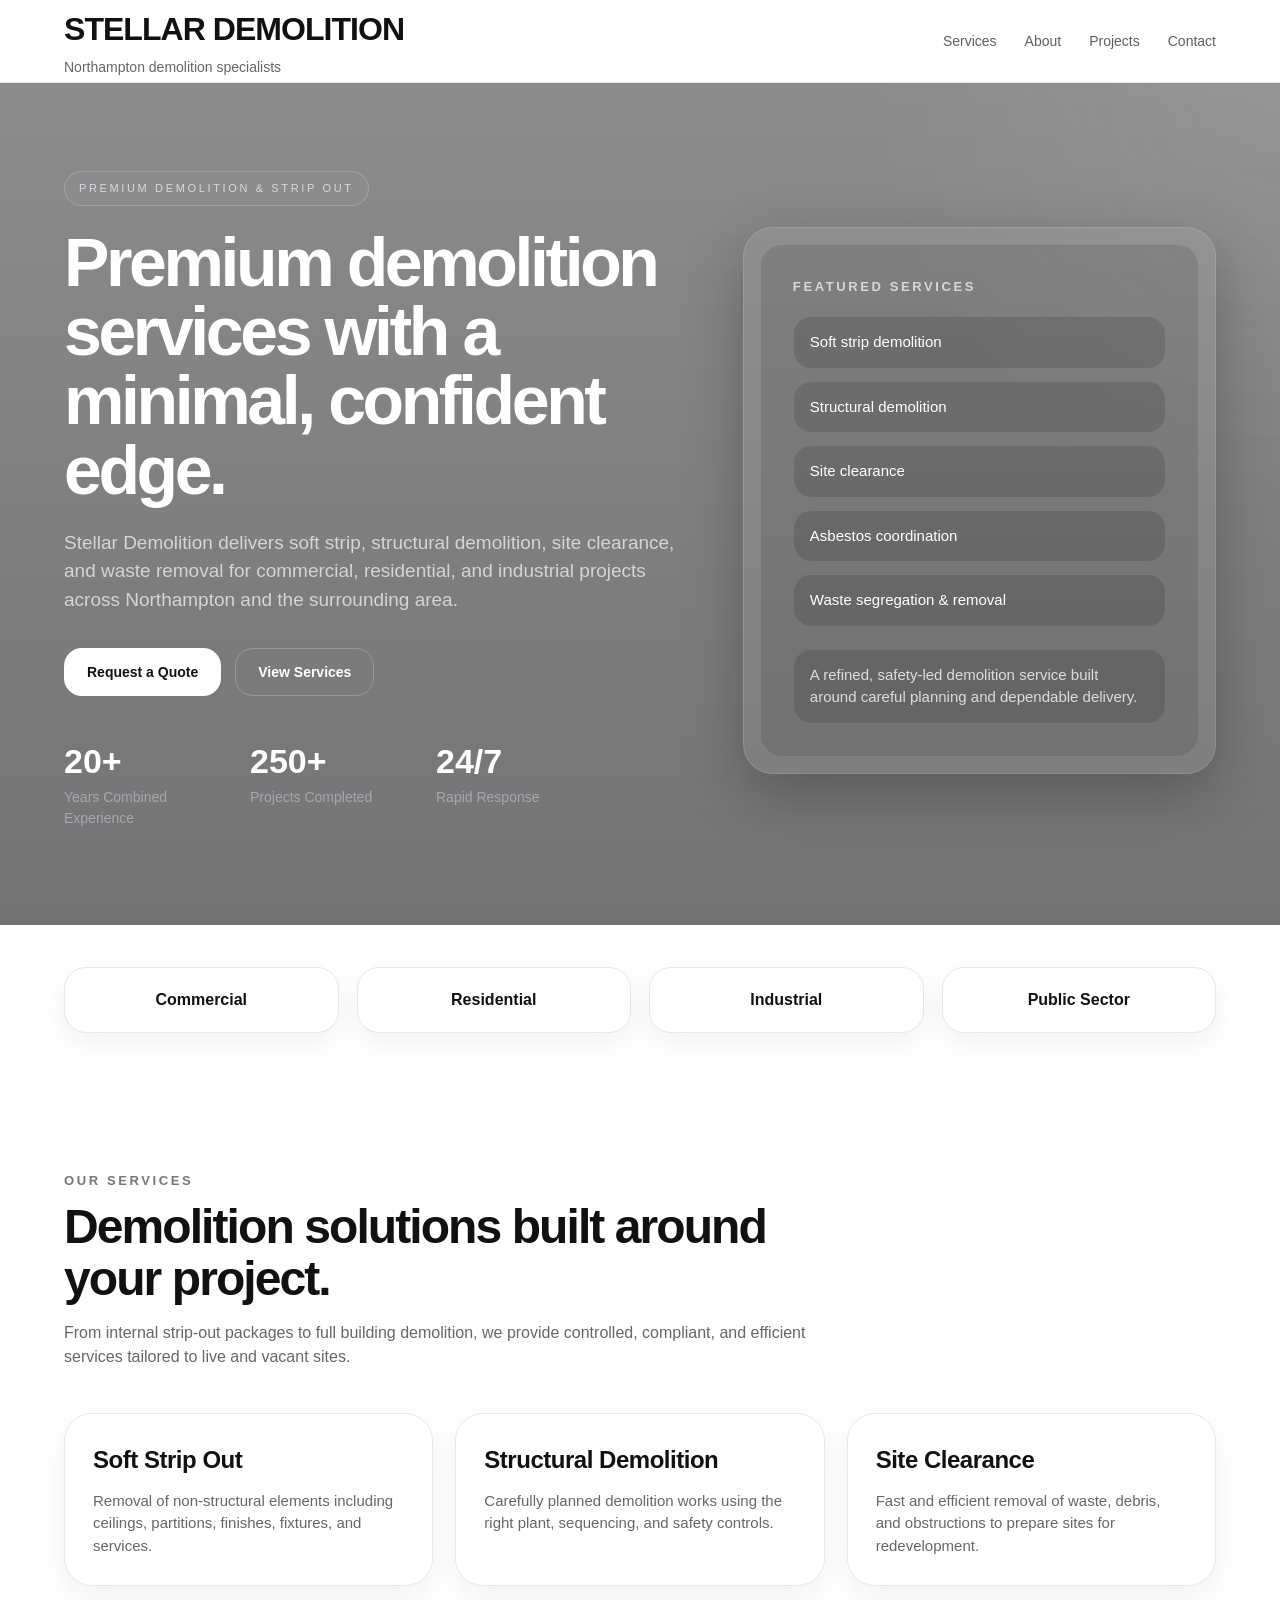
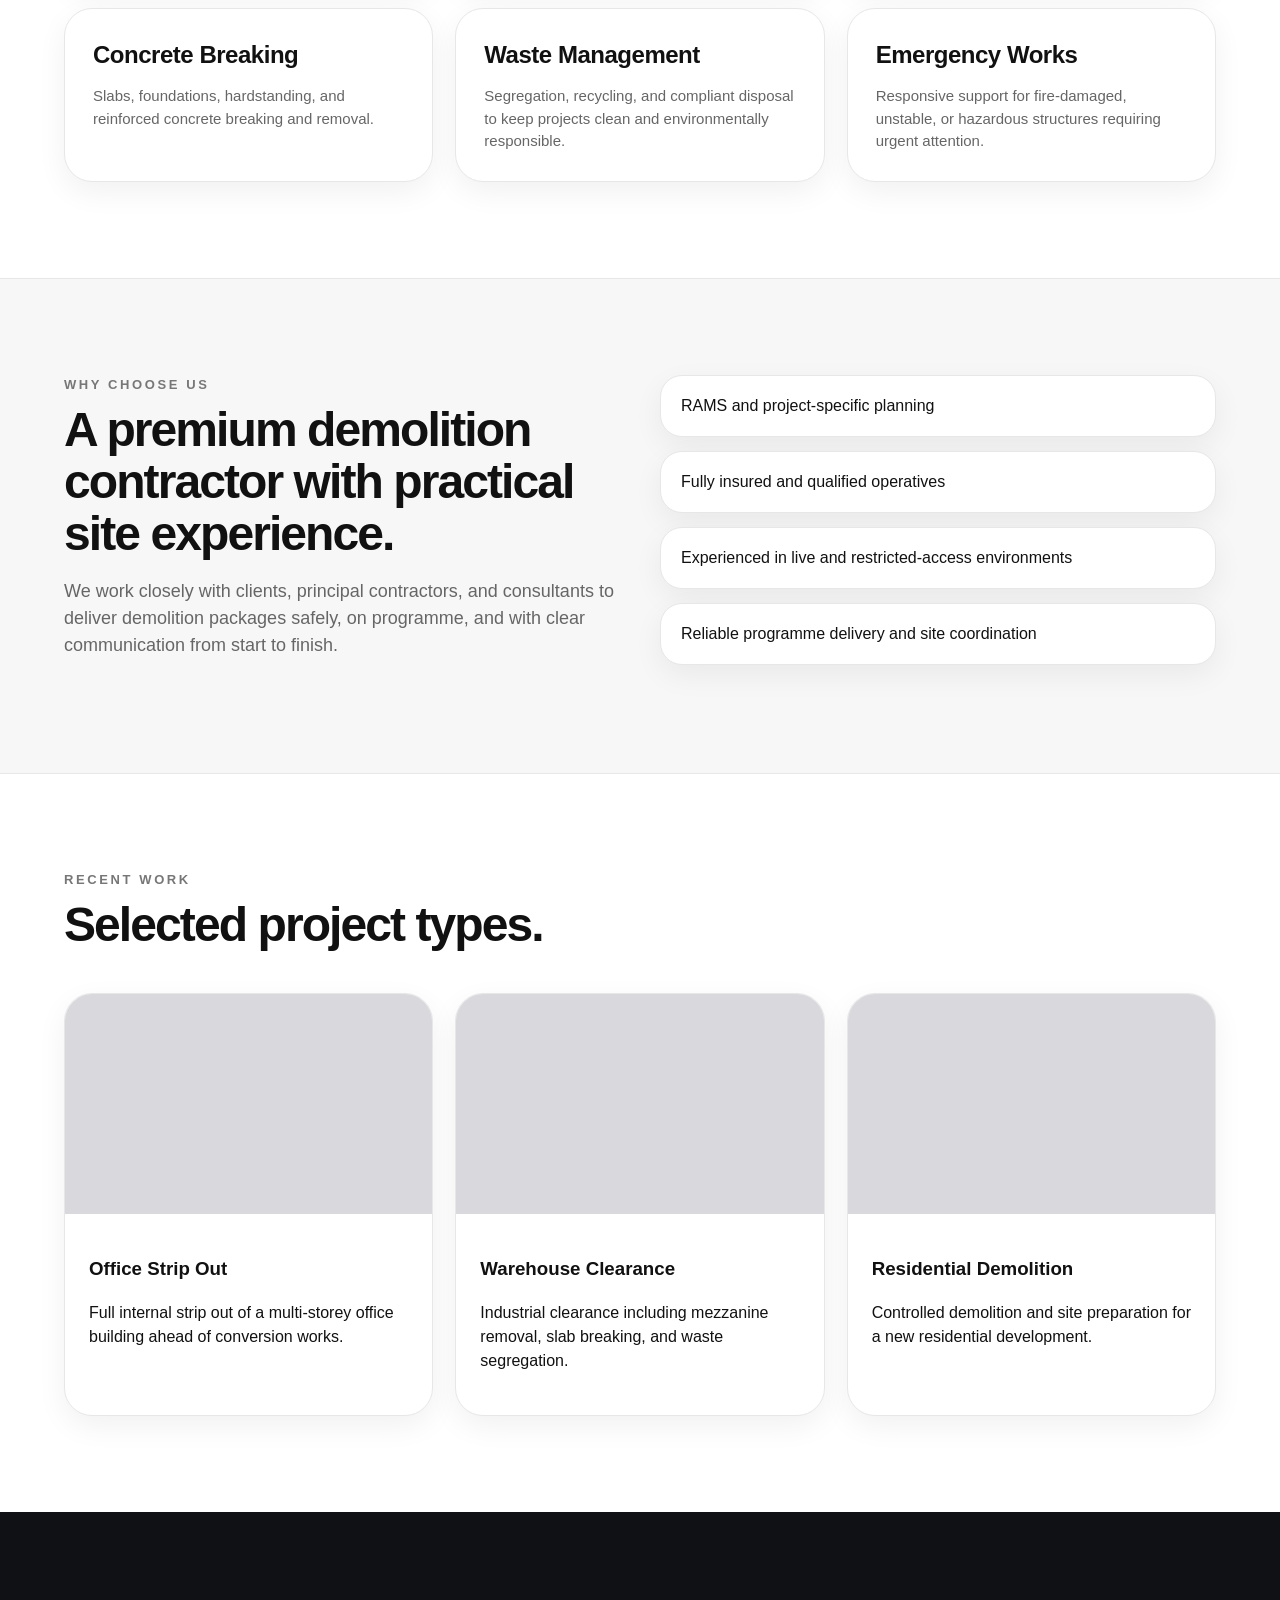
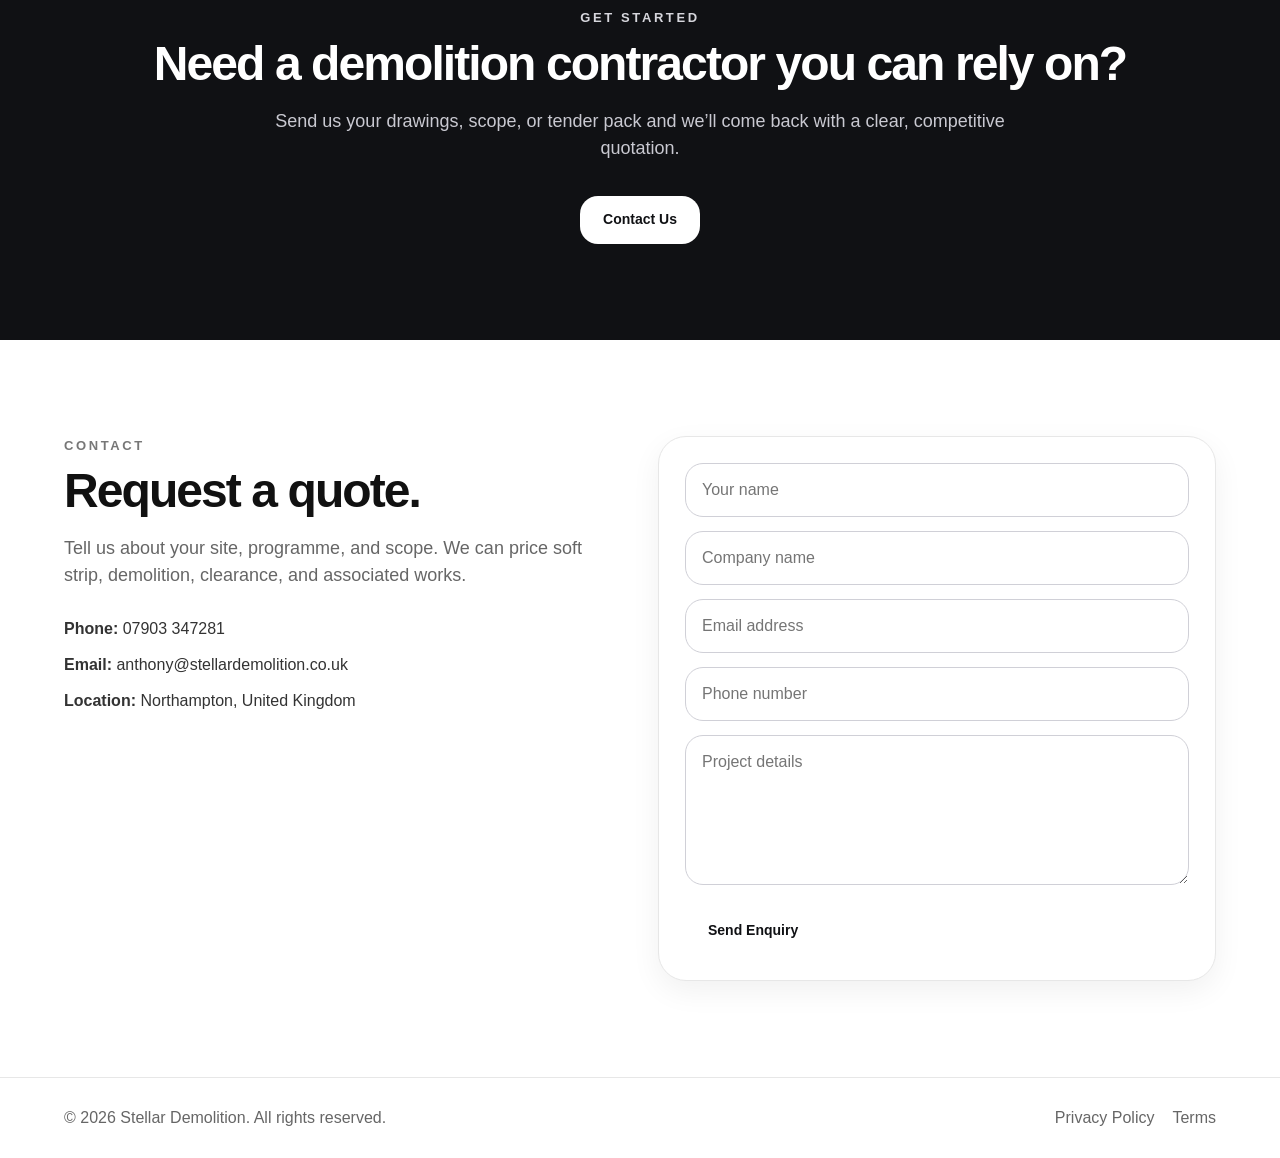
==== index.html @ 071ed2d3 "Add files via upload" ====
<!DOCTYPE html>
<html lang="en">
<head>
  <meta charset="UTF-8" />
  <meta name="viewport" content="width=device-width, initial-scale=1.0" />
  <title>Stellar Demolition | Northampton Demolition Specialists</title>
  <meta name="description" content="Premium demolition, strip out, site clearance and waste removal services across Northampton and the surrounding area." />
  <link rel="stylesheet" href="styles.css" />
</head>
<body>
  <header class="header">
    <div class="container header-inner">
      <div>
        <div class="brand-title">STELLAR DEMOLITION</div>
        <div class="brand-sub">Northampton demolition specialists</div>
      </div>
      <nav>
        <a href="#services">Services</a>
        <a href="#about">About</a>
        <a href="#projects">Projects</a>
        <a href="#contact">Contact</a>
      </nav>
    </div>
  </header>

  <section class="hero">
    <div class="container hero-grid">
      <div>
        <div class="eyebrow">Premium Demolition & Strip Out</div>
        <h1>Premium demolition services with a minimal, confident edge.</h1>
        <p>Stellar Demolition delivers soft strip, structural demolition, site clearance, and waste removal for commercial, residential, and industrial projects across Northampton and the surrounding area.</p>
        <div class="actions">
          <a class="btn btn-primary" href="#contact">Request a Quote</a>
          <a class="btn btn-secondary" href="#services">View Services</a>
        </div>
        <div class="stats">
          <div>
            <div class="stat-num">20+</div>
            <div class="stat-label">Years Combined Experience</div>
          </div>
          <div>
            <div class="stat-num">250+</div>
            <div class="stat-label">Projects Completed</div>
          </div>
          <div>
            <div class="stat-num">24/7</div>
            <div class="stat-label">Rapid Response</div>
          </div>
        </div>
      </div>

      <div class="hero-card">
        <div class="hero-card-inner">
          <div>
            <div class="section-label dark-label">Featured Services</div>
            <div class="service-list">
              <div class="service-pill">Soft strip demolition</div>
              <div class="service-pill">Structural demolition</div>
              <div class="service-pill">Site clearance</div>
              <div class="service-pill">Asbestos coordination</div>
              <div class="service-pill">Waste segregation & removal</div>
            </div>
          </div>
          <div class="note">A refined, safety-led demolition service built around careful planning and dependable delivery.</div>
        </div>
      </div>
    </div>
  </section>

  <section class="sectors">
    <div class="container sectors-grid">
      <div class="sector">Commercial</div>
      <div class="sector">Residential</div>
      <div class="sector">Industrial</div>
      <div class="sector">Public Sector</div>
    </div>
  </section>

  <section class="content" id="services">
    <div class="container">
      <div class="lead">
        <div class="section-label">Our Services</div>
        <h2>Demolition solutions built around your project.</h2>
        <p>From internal strip-out packages to full building demolition, we provide controlled, compliant, and efficient services tailored to live and vacant sites.</p>
      </div>

      <div class="cards">
        <div class="card">
          <h3>Soft Strip Out</h3>
          <p>Removal of non-structural elements including ceilings, partitions, finishes, fixtures, and services.</p>
        </div>
        <div class="card">
          <h3>Structural Demolition</h3>
          <p>Carefully planned demolition works using the right plant, sequencing, and safety controls.</p>
        </div>
        <div class="card">
          <h3>Site Clearance</h3>
          <p>Fast and efficient removal of waste, debris, and obstructions to prepare sites for redevelopment.</p>
        </div>
        <div class="card">
          <h3>Concrete Breaking</h3>
          <p>Slabs, foundations, hardstanding, and reinforced concrete breaking and removal.</p>
        </div>
        <div class="card">
          <h3>Waste Management</h3>
          <p>Segregation, recycling, and compliant disposal to keep projects clean and environmentally responsible.</p>
        </div>
        <div class="card">
          <h3>Emergency Works</h3>
          <p>Responsive support for fire-damaged, unstable, or hazardous structures requiring urgent attention.</p>
        </div>
      </div>
    </div>
  </section>

  <section class="content alt" id="about">
    <div class="container split">
      <div>
        <div class="section-label">Why Choose Us</div>
        <h2>A premium demolition contractor with practical site experience.</h2>
        <p class="muted large">We work closely with clients, principal contractors, and consultants to deliver demolition packages safely, on programme, and with clear communication from start to finish.</p>
      </div>
      <div class="bullets">
        <div class="bullet">RAMS and project-specific planning</div>
        <div class="bullet">Fully insured and qualified operatives</div>
        <div class="bullet">Experienced in live and restricted-access environments</div>
        <div class="bullet">Reliable programme delivery and site coordination</div>
      </div>
    </div>
  </section>

  <section class="content" id="projects">
    <div class="container">
      <div class="lead">
        <div class="section-label">Recent Work</div>
        <h2>Selected project types.</h2>
      </div>

      <div class="project-grid">
        <div class="project">
          <div class="project-image project-image-1"></div>
          <div class="project-body">
            <h3>Office Strip Out</h3>
            <p>Full internal strip out of a multi-storey office building ahead of conversion works.</p>
          </div>
        </div>
        <div class="project">
          <div class="project-image project-image-2"></div>
          <div class="project-body">
            <h3>Warehouse Clearance</h3>
            <p>Industrial clearance including mezzanine removal, slab breaking, and waste segregation.</p>
          </div>
        </div>
        <div class="project">
          <div class="project-image project-image-3"></div>
          <div class="project-body">
            <h3>Residential Demolition</h3>
            <p>Controlled demolition and site preparation for a new residential development.</p>
          </div>
        </div>
      </div>
    </div>
  </section>

  <section class="cta">
    <div class="container">
      <div class="section-label dark-label">Get Started</div>
      <h2>Need a demolition contractor you can rely on?</h2>
      <p>Send us your drawings, scope, or tender pack and we’ll come back with a clear, competitive quotation.</p>
      <div class="actions center">
        <a class="btn btn-primary" href="#contact">Contact Us</a>
      </div>
    </div>
  </section>

  <section class="content" id="contact">
    <div class="container contact-grid">
      <div>
        <div class="section-label">Contact</div>
        <h2>Request a quote.</h2>
        <p class="muted large">Tell us about your site, programme, and scope. We can price soft strip, demolition, clearance, and associated works.</p>
        <div class="contact-list">
          <div><strong>Phone:</strong> <a href="tel:07903347281">07903 347281</a></div>
          <div><strong>Email:</strong> <a href="mailto:anthony@stellardemolition.co.uk">anthony@stellardemolition.co.uk</a></div>
          <div><strong>Location:</strong> Northampton, United Kingdom</div>
        </div>
      </div>

      <form class="form" action="https://formsubmit.co/anthony@stellardemolition.co.uk" method="POST">
        <input type="hidden" name="_subject" value="New website enquiry - Stellar Demolition">
        <input type="hidden" name="_captcha" value="false">
        <input class="field" type="text" name="name" placeholder="Your name" required>
        <input class="field" type="text" name="company" placeholder="Company name">
        <input class="field" type="email" name="email" placeholder="Email address" required>
        <input class="field" type="tel" name="phone" placeholder="Phone number">
        <textarea name="message" placeholder="Project details" required></textarea>
        <button class="btn btn-primary" type="submit">Send Enquiry</button>
      </form>
    </div>
  </section>

  <footer>
    <div class="container footer-inner">
      <div>© 2026 Stellar Demolition. All rights reserved.</div>
      <div class="footer-links">
        <a href="#">Privacy Policy</a>
        <a href="#">Terms</a>
      </div>
    </div>
  </footer>
</body>
</html>
---- styles.css ----
:root{
  --bg:#ffffff;
  --text:#111111;
  --muted:#666666;
  --line:#e7e7e7;
  --dark:#101114;
  --light:#f7f7f8;
  --max:1200px;
  --shadow:0 10px 30px rgba(0,0,0,.06);
}
*{box-sizing:border-box}
html{scroll-behavior:smooth}
body{
  margin:0;
  font-family:Arial, Helvetica, sans-serif;
  color:var(--text);
  background:var(--bg);
  line-height:1.5;
}
a{color:inherit;text-decoration:none}
.container{max-width:var(--max);margin:0 auto;padding:0 24px}
.header{
  position:sticky;top:0;z-index:1000;
  background:rgba(255,255,255,.94);
  backdrop-filter:blur(12px);
  border-bottom:1px solid var(--line);
}
.header-inner{
  display:flex;align-items:center;justify-content:space-between;
  min-height:82px;
}
.brand-title{font-size:32px;font-weight:700;letter-spacing:-.03em}
.brand-sub{font-size:14px;color:var(--muted);margin-top:4px}
nav{display:flex;gap:28px;font-size:14px;color:#5d5d63}
nav a:hover{color:#111}
.hero{
  color:#fff;
  background:
    radial-gradient(circle at top right, rgba(255,255,255,.08), transparent 28%),
    linear-gradient(180deg, rgba(0,0,0,.45), rgba(0,0,0,.55)),
    url('https://images.unsplash.com/photo-1513828583688-c52646db42da?auto=format&fit=crop&w=1600&q=80') center/cover no-repeat;
}
.hero-grid{
  display:grid;grid-template-columns:1.2fr .9fr;gap:48px;
  padding:88px 24px 96px;align-items:center;
}
.eyebrow{
  display:inline-flex;border:1px solid rgba(255,255,255,.18);
  border-radius:999px;padding:8px 14px;font-size:11px;
  text-transform:uppercase;letter-spacing:.24em;color:#d8d8de;
  background:rgba(255,255,255,.03);
}
h1{
  font-size:68px;line-height:1.02;letter-spacing:-.05em;
  margin:22px 0 0;font-weight:700;max-width:760px;
}
.hero p{font-size:19px;color:#d4d4d9;max-width:640px;margin:24px 0 0}
.actions{display:flex;gap:14px;flex-wrap:wrap;margin-top:34px}
.actions.center{justify-content:center}
.btn{
  display:inline-flex;align-items:center;justify-content:center;
  min-height:48px;padding:0 22px;border-radius:18px;
  font-weight:700;font-size:14px;transition:.2s ease;
  border:1px solid transparent;cursor:pointer;
}
.btn-primary{background:#fff;color:#101114}
.btn-primary:hover{opacity:.92}
.btn-secondary{border-color:rgba(255,255,255,.22);color:#fff;background:transparent}
.btn-secondary:hover{background:rgba(255,255,255,.06)}
.stats{display:grid;grid-template-columns:repeat(3,1fr);gap:18px;max-width:540px;margin-top:40px}
.stat-num{font-size:34px;font-weight:700}
.stat-label{font-size:14px;color:#a7a7b0}
.hero-card{
  border:1px solid rgba(255,255,255,.12);
  background:rgba(255,255,255,.06);
  border-radius:30px;padding:16px;box-shadow:0 20px 60px rgba(0,0,0,.25)
}
.hero-card-inner{
  min-height:400px;border-radius:22px;padding:32px;
  display:flex;flex-direction:column;justify-content:space-between;
  border:1px solid rgba(255,255,255,.10);background:rgba(0,0,0,.10);
}
.section-label{
  font-size:13px;font-weight:700;letter-spacing:.2em;
  text-transform:uppercase;color:#777;
}
.dark-label{color:#d6d6dc}
.service-list{display:grid;gap:12px;margin-top:20px}
.service-pill{
  padding:14px 16px;border-radius:18px;border:1px solid rgba(255,255,255,.1);
  background:rgba(0,0,0,.12);font-size:15px;
}
.note{
  margin-top:22px;padding:14px 16px;border-radius:18px;
  border:1px solid rgba(255,255,255,.1);background:rgba(0,0,0,.12);
  color:#dcdce1;font-size:15px;
}
.sectors{padding:42px 0;background:#fff}
.sectors-grid{display:grid;grid-template-columns:repeat(4,1fr);gap:18px}
.sector{
  padding:20px;border:1px solid var(--line);border-radius:22px;
  text-align:center;font-weight:700;background:#fff;box-shadow:var(--shadow)
}
section.content{padding:96px 0}
.lead{max-width:760px}
h2{
  font-size:48px;line-height:1.08;letter-spacing:-.04em;margin:10px 0 0;font-weight:700
}
.lead p,.muted{color:var(--muted)}
.large{font-size:18px;margin-top:18px}
.cards{display:grid;grid-template-columns:repeat(3,1fr);gap:22px;margin-top:44px}
.card{
  border:1px solid var(--line);border-radius:28px;padding:28px;background:#fff;
  box-shadow:var(--shadow)
}
.card h3{margin:0;font-size:24px;letter-spacing:-.02em}
.card p{margin:12px 0 0;color:var(--muted);font-size:15px}
.alt{background:var(--light);border-top:1px solid var(--line);border-bottom:1px solid var(--line)}
.split{display:grid;grid-template-columns:1fr 1fr;gap:40px;align-items:start}
.bullets{display:grid;gap:14px}
.bullet{
  background:#fff;border:1px solid var(--line);border-radius:22px;
  padding:18px 20px;box-shadow:var(--shadow)
}
.project-grid{display:grid;grid-template-columns:repeat(3,1fr);gap:22px;margin-top:42px}
.project{
  border:1px solid var(--line);border-radius:28px;overflow:hidden;background:#fff;
  box-shadow:var(--shadow)
}
.project-image{
  height:220px;background:#d8d8dd center/cover no-repeat;
}
.project-image-1{background-image:url('https://images.unsplash.com/photo-1504307651254-35680f356dfd?auto=format&fit=crop&w=1200&q=80')}
.project-image-2{background-image:url('https://images.unsplash.com/photo-1581093458791-9f3c3900df4b?auto=format&fit=crop&w=1200&q=80')}
.project-image-3{background-image:url('https://images.unsplash.com/photo-1519996529931-28324d5a630e?auto=format&fit=crop&w=1200&q=80')}
.project-body{padding:22px 24px 26px}
.cta{
  background:var(--dark);color:#fff;text-align:center;padding:96px 0
}
.cta p{max-width:760px;margin:18px auto 0;color:#c9c9d1;font-size:18px}
.contact-grid{display:grid;grid-template-columns:1fr 1fr;gap:36px}
.contact-list{margin-top:28px;display:grid;gap:12px;color:#333}
.form{
  border:1px solid var(--line);border-radius:28px;padding:26px;background:#fff;box-shadow:var(--shadow)
}
.field, textarea{
  width:100%;padding:14px 16px;border:1px solid #d0d0d7;border-radius:18px;
  font-size:15px;margin-bottom:14px;font:inherit
}
textarea{min-height:150px;resize:vertical}
footer{
  border-top:1px solid var(--line);
  color:#666;padding:28px 0
}
.footer-inner{display:flex;justify-content:space-between;gap:18px;align-items:center}
.footer-links{display:flex;gap:18px}
@media (max-width: 980px){
  nav{display:none}
  .hero-grid,.split,.contact-grid{grid-template-columns:1fr}
  .cards,.project-grid{grid-template-columns:1fr 1fr}
  .sectors-grid{grid-template-columns:1fr 1fr}
  h1{font-size:52px}
  h2{font-size:40px}
}
@media (max-width: 640px){
  .hero-grid{padding:64px 24px 72px}
  .cards,.project-grid,.sectors-grid,.stats{grid-template-columns:1fr}
  h1{font-size:42px}
  h2{font-size:34px}
  .footer-inner{flex-direction:column;align-items:flex-start}
  .brand-title{font-size:28px}
}
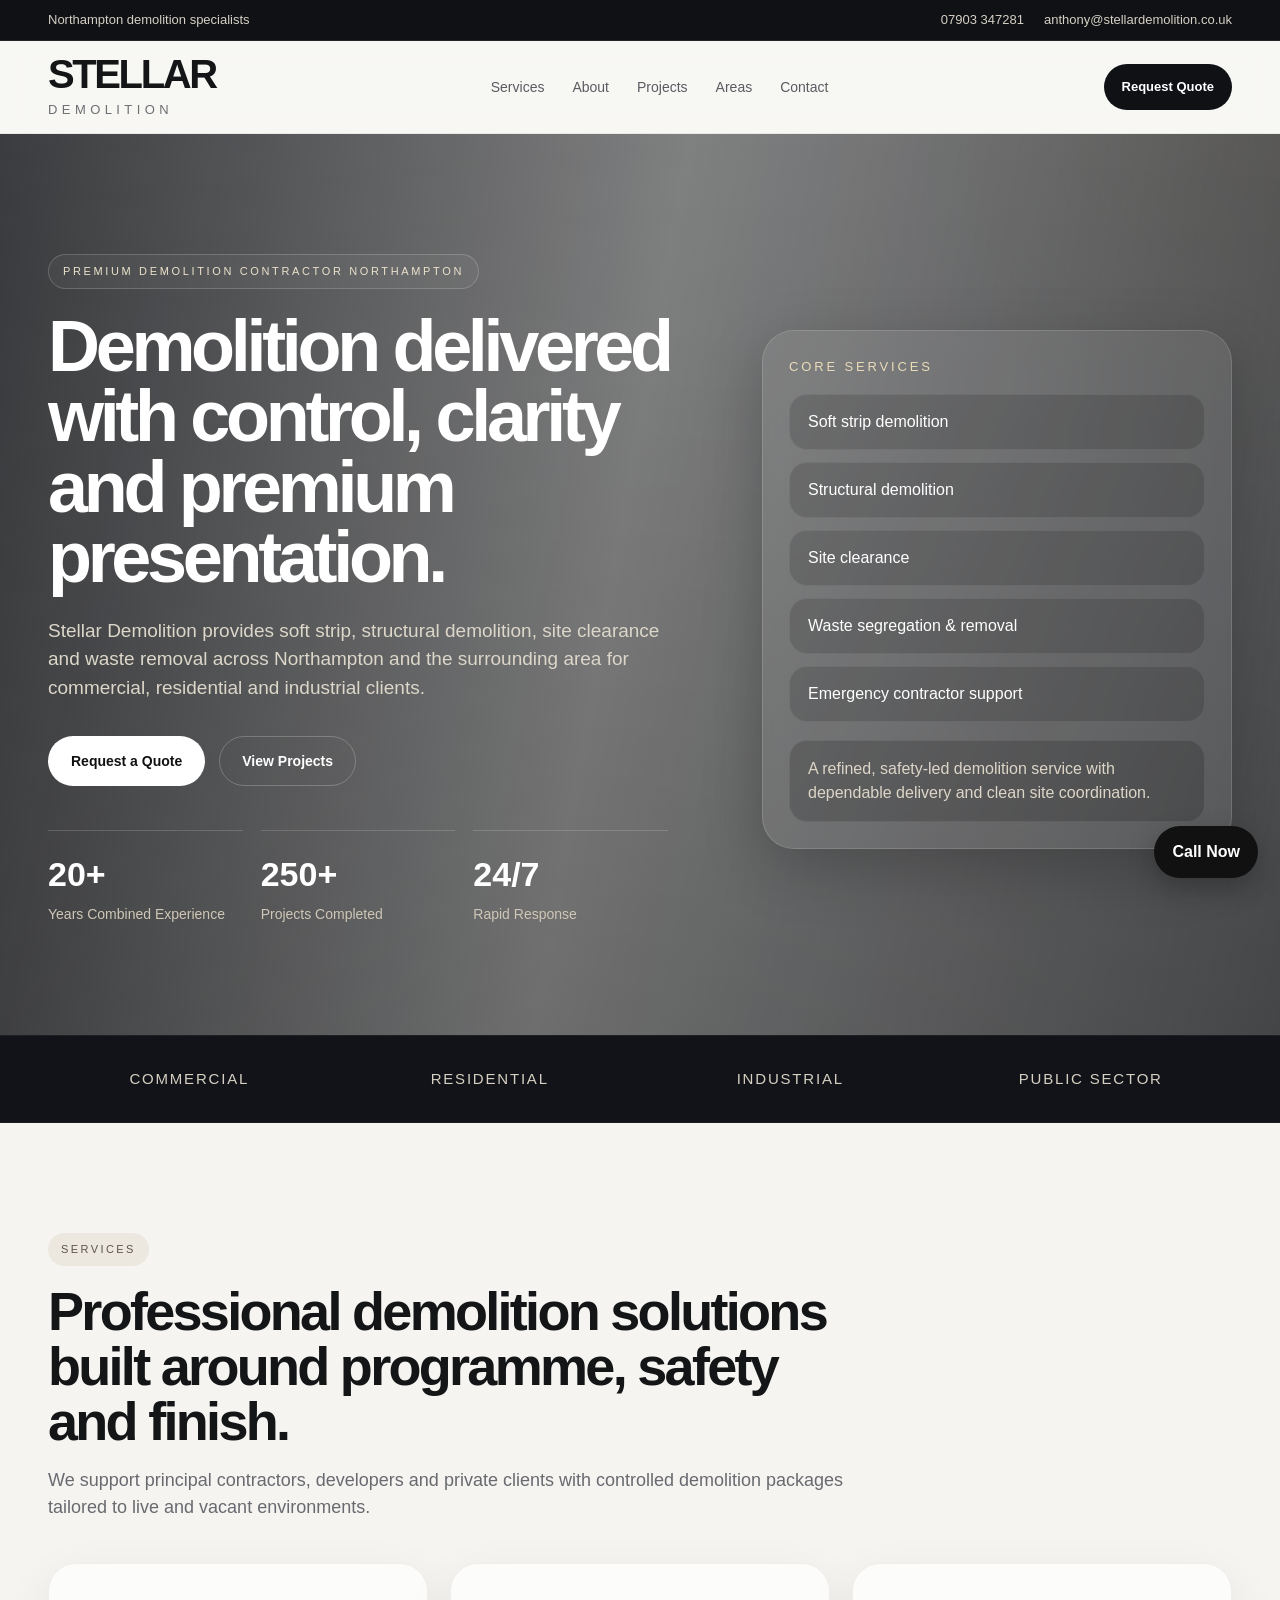
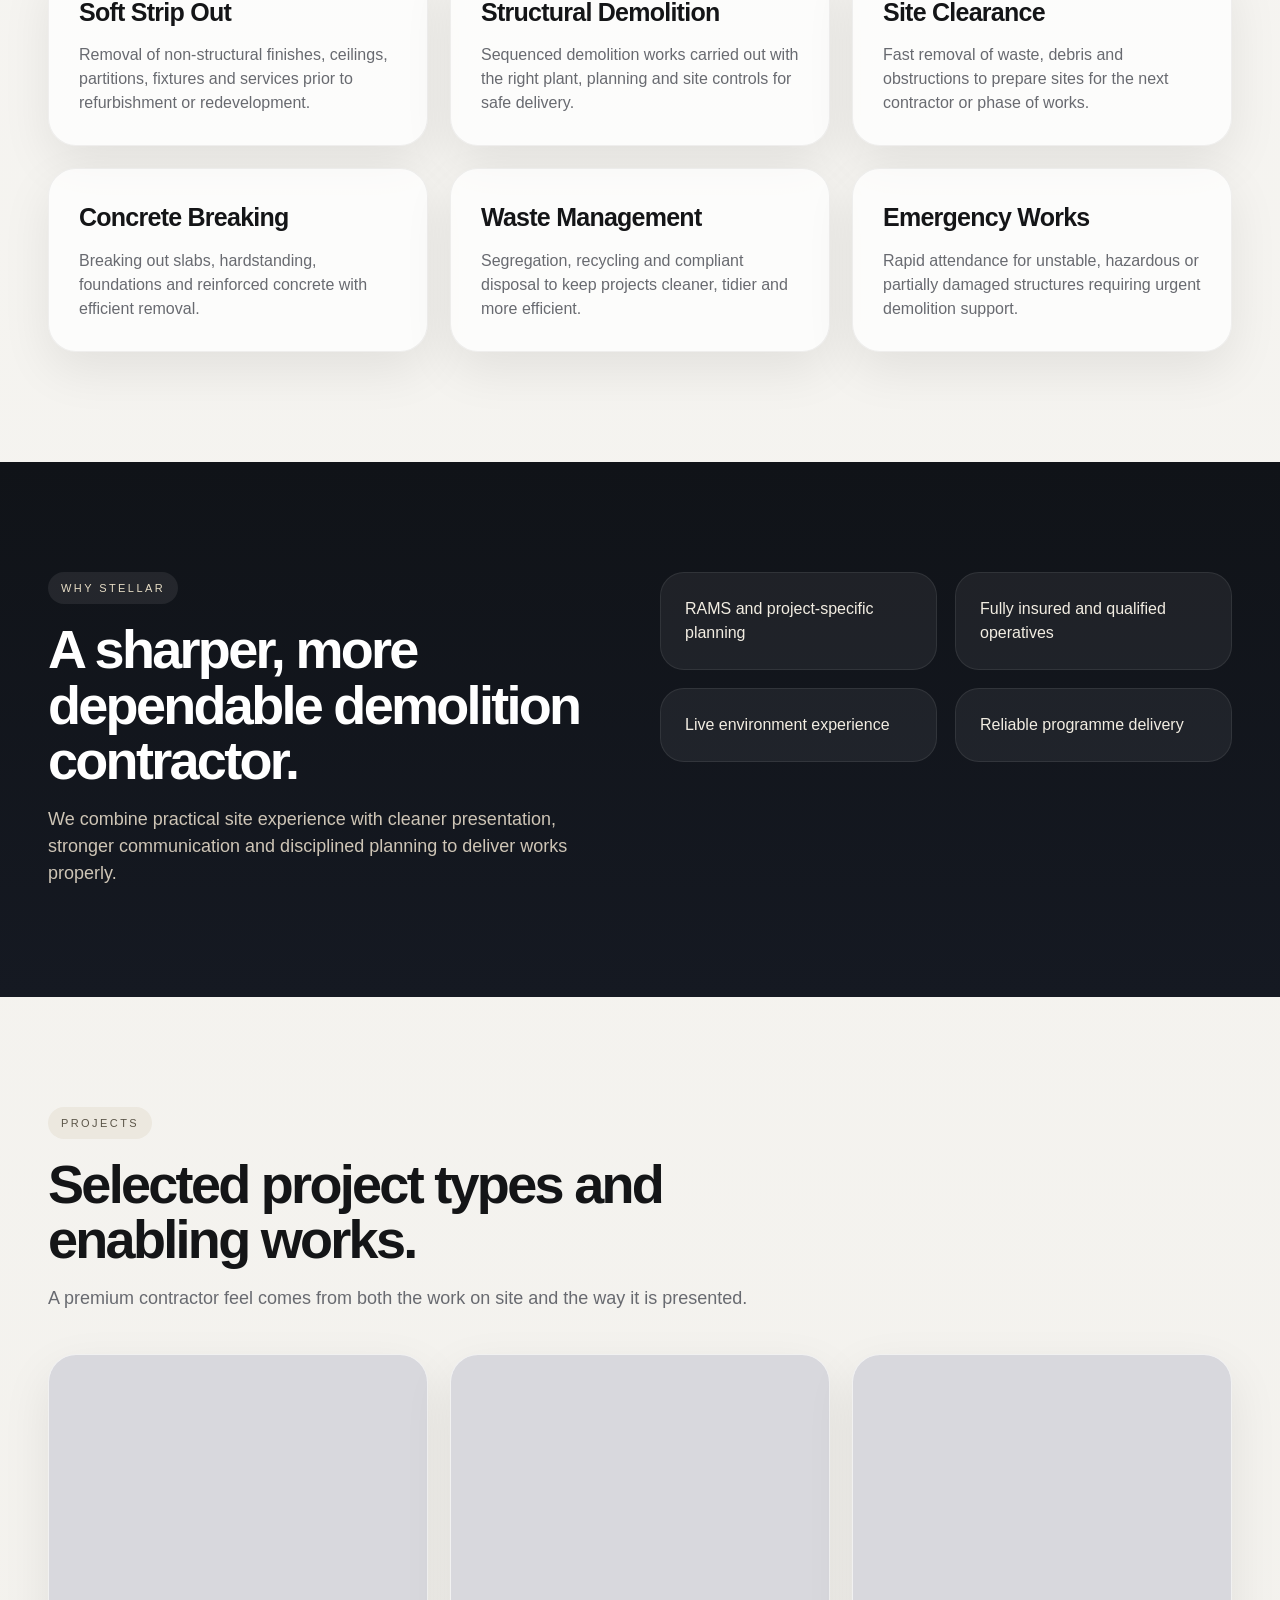
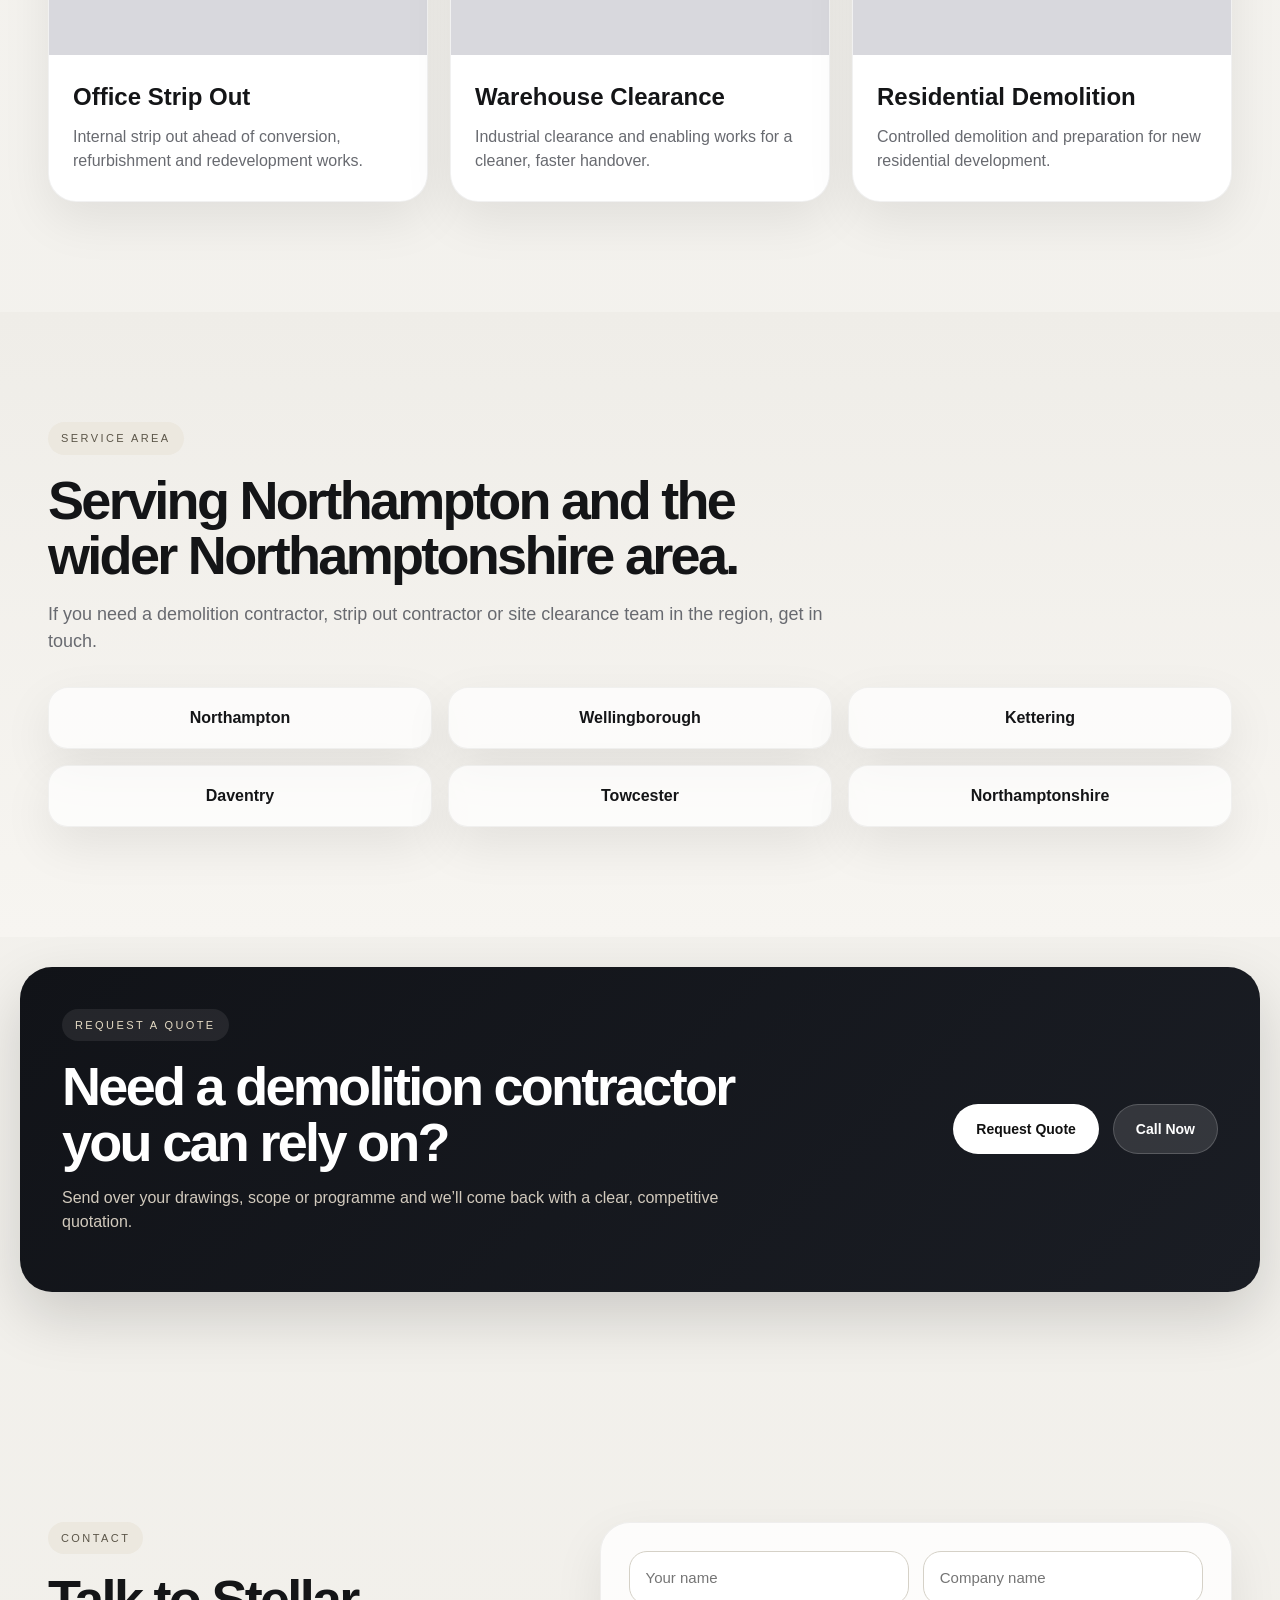
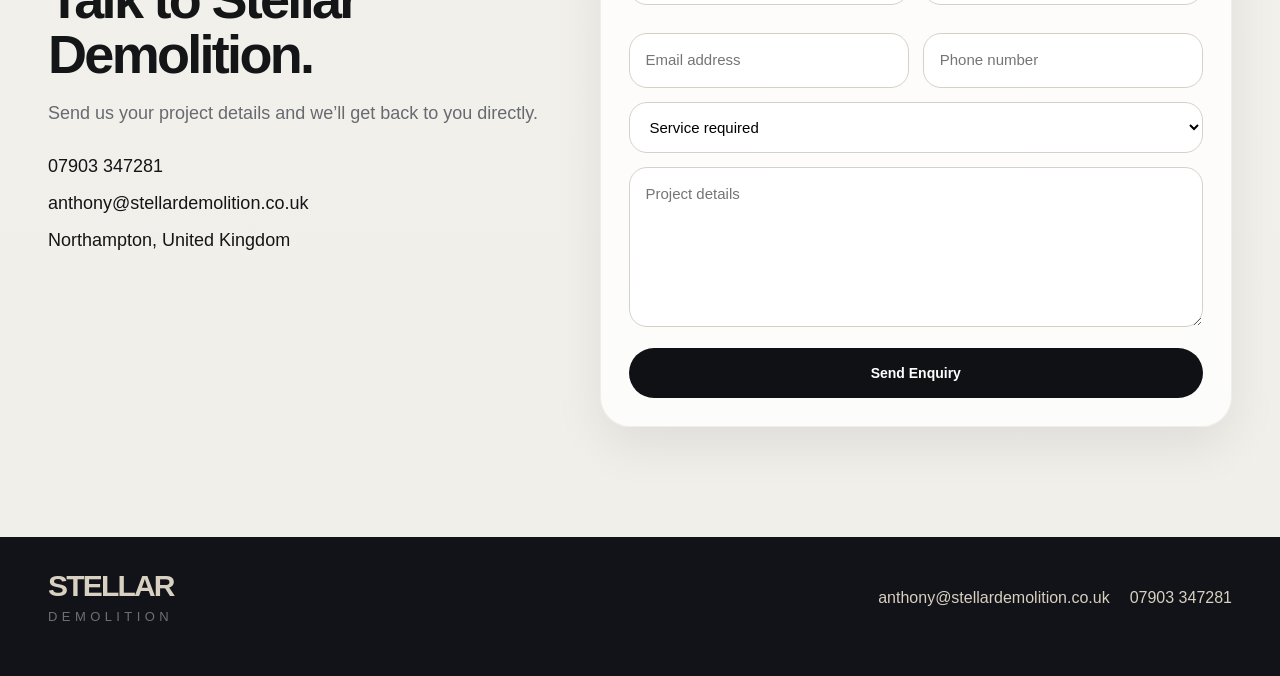
==== commit da7dd3b8: "Add files via upload" ====
--- a/index.html
+++ b/index.html
@@ -3,210 +3,274 @@
 <head>
   <meta charset="UTF-8" />
   <meta name="viewport" content="width=device-width, initial-scale=1.0" />
-  <title>Stellar Demolition | Northampton Demolition Specialists</title>
-  <meta name="description" content="Premium demolition, strip out, site clearance and waste removal services across Northampton and the surrounding area." />
+  <title>Stellar Demolition | Demolition Contractor Northampton</title>
+  <meta name="description" content="Stellar Demolition is a Northampton demolition contractor providing soft strip, structural demolition, site clearance and waste removal across Northamptonshire." />
+  <meta name="robots" content="index, follow" />
+  <meta property="og:title" content="Stellar Demolition | Demolition Contractor Northampton" />
+  <meta property="og:description" content="Premium demolition, strip out and site clearance services across Northampton and the surrounding area." />
+  <meta property="og:type" content="website" />
+  <meta property="og:url" content="https://stellardemolition.co.uk/" />
+  <meta name="theme-color" content="#0f1115" />
+  <link rel="canonical" href="https://stellardemolition.co.uk/" />
   <link rel="stylesheet" href="styles.css" />
+  <script type="application/ld+json">
+  {
+    "@context": "https://schema.org",
+    "@type": "LocalBusiness",
+    "name": "Stellar Demolition",
+    "url": "https://stellardemolition.co.uk/",
+    "telephone": "+44 7903 347281",
+    "email": "anthony@stellardemolition.co.uk",
+    "address": {
+      "@type": "PostalAddress",
+      "addressLocality": "Northampton",
+      "addressCountry": "GB"
+    },
+    "areaServed": "Northamptonshire",
+    "description": "Demolition contractor in Northampton providing soft strip, structural demolition, site clearance and waste removal."
+  }
+  </script>
 </head>
 <body>
+  <div class="announcement">
+    <div class="container announcement-inner">
+      <span>Northampton demolition specialists</span>
+      <div class="announcement-links">
+        <a href="tel:07903347281">07903 347281</a>
+        <a href="mailto:anthony@stellardemolition.co.uk">anthony@stellardemolition.co.uk</a>
+      </div>
+    </div>
+  </div>
+
   <header class="header">
     <div class="container header-inner">
-      <div>
-        <div class="brand-title">STELLAR DEMOLITION</div>
-        <div class="brand-sub">Northampton demolition specialists</div>
-      </div>
+      <a href="#" class="brand">
+        <div class="brand-title">STELLAR</div>
+        <div class="brand-sub">DEMOLITION</div>
+      </a>
       <nav>
         <a href="#services">Services</a>
         <a href="#about">About</a>
         <a href="#projects">Projects</a>
+        <a href="#areas">Areas</a>
         <a href="#contact">Contact</a>
       </nav>
+      <a class="header-cta" href="#contact">Request Quote</a>
     </div>
   </header>
 
   <section class="hero">
     <div class="container hero-grid">
-      <div>
-        <div class="eyebrow">Premium Demolition & Strip Out</div>
-        <h1>Premium demolition services with a minimal, confident edge.</h1>
-        <p>Stellar Demolition delivers soft strip, structural demolition, site clearance, and waste removal for commercial, residential, and industrial projects across Northampton and the surrounding area.</p>
+      <div class="hero-copy">
+        <div class="eyebrow">Premium Demolition Contractor Northampton</div>
+        <h1>Demolition delivered with control, clarity and premium presentation.</h1>
+        <p>Stellar Demolition provides soft strip, structural demolition, site clearance and waste removal across Northampton and the surrounding area for commercial, residential and industrial clients.</p>
         <div class="actions">
           <a class="btn btn-primary" href="#contact">Request a Quote</a>
-          <a class="btn btn-secondary" href="#services">View Services</a>
-        </div>
-        <div class="stats">
-          <div>
-            <div class="stat-num">20+</div>
-            <div class="stat-label">Years Combined Experience</div>
-          </div>
-          <div>
-            <div class="stat-num">250+</div>
-            <div class="stat-label">Projects Completed</div>
-          </div>
-          <div>
-            <div class="stat-num">24/7</div>
-            <div class="stat-label">Rapid Response</div>
-          </div>
-        </div>
-      </div>
-
-      <div class="hero-card">
-        <div class="hero-card-inner">
-          <div>
-            <div class="section-label dark-label">Featured Services</div>
-            <div class="service-list">
-              <div class="service-pill">Soft strip demolition</div>
-              <div class="service-pill">Structural demolition</div>
-              <div class="service-pill">Site clearance</div>
-              <div class="service-pill">Asbestos coordination</div>
-              <div class="service-pill">Waste segregation & removal</div>
-            </div>
-          </div>
-          <div class="note">A refined, safety-led demolition service built around careful planning and dependable delivery.</div>
-        </div>
-      </div>
-    </div>
-  </section>
-
-  <section class="sectors">
-    <div class="container sectors-grid">
-      <div class="sector">Commercial</div>
-      <div class="sector">Residential</div>
-      <div class="sector">Industrial</div>
-      <div class="sector">Public Sector</div>
+          <a class="btn btn-secondary" href="#projects">View Projects</a>
+        </div>
+        <div class="hero-metrics">
+          <div class="metric"><strong>20+</strong><span>Years Combined Experience</span></div>
+          <div class="metric"><strong>250+</strong><span>Projects Completed</span></div>
+          <div class="metric"><strong>24/7</strong><span>Rapid Response</span></div>
+        </div>
+      </div>
+
+      <div class="hero-panel">
+        <div class="panel-card glass-card">
+          <div class="panel-label">Core Services</div>
+          <div class="service-stack">
+            <div>Soft strip demolition</div>
+            <div>Structural demolition</div>
+            <div>Site clearance</div>
+            <div>Waste segregation & removal</div>
+            <div>Emergency contractor support</div>
+          </div>
+          <div class="panel-note">A refined, safety-led demolition service with dependable delivery and clean site coordination.</div>
+        </div>
+      </div>
+    </div>
+  </section>
+
+  <section class="trust-strip">
+    <div class="container trust-grid">
+      <div>Commercial</div>
+      <div>Residential</div>
+      <div>Industrial</div>
+      <div>Public Sector</div>
     </div>
   </section>
 
   <section class="content" id="services">
     <div class="container">
-      <div class="lead">
-        <div class="section-label">Our Services</div>
-        <h2>Demolition solutions built around your project.</h2>
-        <p>From internal strip-out packages to full building demolition, we provide controlled, compliant, and efficient services tailored to live and vacant sites.</p>
-      </div>
-
-      <div class="cards">
-        <div class="card">
+      <div class="section-intro">
+        <div class="section-tag">Services</div>
+        <h2>Professional demolition solutions built around programme, safety and finish.</h2>
+        <p>We support principal contractors, developers and private clients with controlled demolition packages tailored to live and vacant environments.</p>
+      </div>
+
+      <div class="service-grid">
+        <article class="service-card">
           <h3>Soft Strip Out</h3>
-          <p>Removal of non-structural elements including ceilings, partitions, finishes, fixtures, and services.</p>
-        </div>
-        <div class="card">
+          <p>Removal of non-structural finishes, ceilings, partitions, fixtures and services prior to refurbishment or redevelopment.</p>
+        </article>
+        <article class="service-card">
           <h3>Structural Demolition</h3>
-          <p>Carefully planned demolition works using the right plant, sequencing, and safety controls.</p>
-        </div>
-        <div class="card">
+          <p>Sequenced demolition works carried out with the right plant, planning and site controls for safe delivery.</p>
+        </article>
+        <article class="service-card">
           <h3>Site Clearance</h3>
-          <p>Fast and efficient removal of waste, debris, and obstructions to prepare sites for redevelopment.</p>
-        </div>
-        <div class="card">
+          <p>Fast removal of waste, debris and obstructions to prepare sites for the next contractor or phase of works.</p>
+        </article>
+        <article class="service-card">
           <h3>Concrete Breaking</h3>
-          <p>Slabs, foundations, hardstanding, and reinforced concrete breaking and removal.</p>
-        </div>
-        <div class="card">
+          <p>Breaking out slabs, hardstanding, foundations and reinforced concrete with efficient removal.</p>
+        </article>
+        <article class="service-card">
           <h3>Waste Management</h3>
-          <p>Segregation, recycling, and compliant disposal to keep projects clean and environmentally responsible.</p>
-        </div>
-        <div class="card">
+          <p>Segregation, recycling and compliant disposal to keep projects cleaner, tidier and more efficient.</p>
+        </article>
+        <article class="service-card">
           <h3>Emergency Works</h3>
-          <p>Responsive support for fire-damaged, unstable, or hazardous structures requiring urgent attention.</p>
-        </div>
-      </div>
-    </div>
-  </section>
-
-  <section class="content alt" id="about">
+          <p>Rapid attendance for unstable, hazardous or partially damaged structures requiring urgent demolition support.</p>
+        </article>
+      </div>
+    </div>
+  </section>
+
+  <section class="content dark-section" id="about">
     <div class="container split">
-      <div>
-        <div class="section-label">Why Choose Us</div>
-        <h2>A premium demolition contractor with practical site experience.</h2>
-        <p class="muted large">We work closely with clients, principal contractors, and consultants to deliver demolition packages safely, on programme, and with clear communication from start to finish.</p>
-      </div>
-      <div class="bullets">
-        <div class="bullet">RAMS and project-specific planning</div>
-        <div class="bullet">Fully insured and qualified operatives</div>
-        <div class="bullet">Experienced in live and restricted-access environments</div>
-        <div class="bullet">Reliable programme delivery and site coordination</div>
+      <div class="section-intro narrow">
+        <div class="section-tag light">Why Stellar</div>
+        <h2>A sharper, more dependable demolition contractor.</h2>
+        <p>We combine practical site experience with cleaner presentation, stronger communication and disciplined planning to deliver works properly.</p>
+      </div>
+      <div class="value-grid">
+        <div class="value-card">RAMS and project-specific planning</div>
+        <div class="value-card">Fully insured and qualified operatives</div>
+        <div class="value-card">Live environment experience</div>
+        <div class="value-card">Reliable programme delivery</div>
       </div>
     </div>
   </section>
 
   <section class="content" id="projects">
     <div class="container">
-      <div class="lead">
-        <div class="section-label">Recent Work</div>
-        <h2>Selected project types.</h2>
+      <div class="section-intro">
+        <div class="section-tag">Projects</div>
+        <h2>Selected project types and enabling works.</h2>
+        <p>A premium contractor feel comes from both the work on site and the way it is presented.</p>
       </div>
 
       <div class="project-grid">
-        <div class="project">
+        <article class="project-card">
           <div class="project-image project-image-1"></div>
           <div class="project-body">
             <h3>Office Strip Out</h3>
-            <p>Full internal strip out of a multi-storey office building ahead of conversion works.</p>
-          </div>
-        </div>
-        <div class="project">
+            <p>Internal strip out ahead of conversion, refurbishment and redevelopment works.</p>
+          </div>
+        </article>
+        <article class="project-card">
           <div class="project-image project-image-2"></div>
           <div class="project-body">
             <h3>Warehouse Clearance</h3>
-            <p>Industrial clearance including mezzanine removal, slab breaking, and waste segregation.</p>
-          </div>
-        </div>
-        <div class="project">
+            <p>Industrial clearance and enabling works for a cleaner, faster handover.</p>
+          </div>
+        </article>
+        <article class="project-card">
           <div class="project-image project-image-3"></div>
           <div class="project-body">
             <h3>Residential Demolition</h3>
-            <p>Controlled demolition and site preparation for a new residential development.</p>
-          </div>
-        </div>
-      </div>
-    </div>
-  </section>
-
-  <section class="cta">
+            <p>Controlled demolition and preparation for new residential development.</p>
+          </div>
+        </article>
+      </div>
+    </div>
+  </section>
+
+  <section class="content light-alt" id="areas">
     <div class="container">
-      <div class="section-label dark-label">Get Started</div>
-      <h2>Need a demolition contractor you can rely on?</h2>
-      <p>Send us your drawings, scope, or tender pack and we’ll come back with a clear, competitive quotation.</p>
-      <div class="actions center">
-        <a class="btn btn-primary" href="#contact">Contact Us</a>
+      <div class="section-intro">
+        <div class="section-tag">Service Area</div>
+        <h2>Serving Northampton and the wider Northamptonshire area.</h2>
+        <p>If you need a demolition contractor, strip out contractor or site clearance team in the region, get in touch.</p>
+      </div>
+      <div class="area-grid">
+        <div>Northampton</div>
+        <div>Wellingborough</div>
+        <div>Kettering</div>
+        <div>Daventry</div>
+        <div>Towcester</div>
+        <div>Northamptonshire</div>
+      </div>
+    </div>
+  </section>
+
+  <section class="cta-section">
+    <div class="container cta-box">
+      <div>
+        <div class="section-tag light">Request a Quote</div>
+        <h2>Need a demolition contractor you can rely on?</h2>
+        <p>Send over your drawings, scope or programme and we’ll come back with a clear, competitive quotation.</p>
+      </div>
+      <div class="cta-actions">
+        <a class="btn btn-primary" href="#contact">Request Quote</a>
+        <a class="btn btn-secondary-light" href="tel:07903347281">Call Now</a>
       </div>
     </div>
   </section>
 
   <section class="content" id="contact">
-    <div class="container contact-grid">
-      <div>
-        <div class="section-label">Contact</div>
-        <h2>Request a quote.</h2>
-        <p class="muted large">Tell us about your site, programme, and scope. We can price soft strip, demolition, clearance, and associated works.</p>
-        <div class="contact-list">
-          <div><strong>Phone:</strong> <a href="tel:07903347281">07903 347281</a></div>
-          <div><strong>Email:</strong> <a href="mailto:anthony@stellardemolition.co.uk">anthony@stellardemolition.co.uk</a></div>
-          <div><strong>Location:</strong> Northampton, United Kingdom</div>
-        </div>
-      </div>
-
-      <form class="form" action="https://formsubmit.co/anthony@stellardemolition.co.uk" method="POST">
+    <div class="container contact-layout">
+      <div class="contact-copy">
+        <div class="section-tag">Contact</div>
+        <h2>Talk to Stellar Demolition.</h2>
+        <p>Send us your project details and we’ll get back to you directly.</p>
+        <div class="contact-info">
+          <a href="tel:07903347281">07903 347281</a>
+          <a href="mailto:anthony@stellardemolition.co.uk">anthony@stellardemolition.co.uk</a>
+          <span>Northampton, United Kingdom</span>
+        </div>
+      </div>
+
+      <form class="quote-form" action="https://formsubmit.co/anthony@stellardemolition.co.uk" method="POST">
         <input type="hidden" name="_subject" value="New website enquiry - Stellar Demolition">
         <input type="hidden" name="_captcha" value="false">
-        <input class="field" type="text" name="name" placeholder="Your name" required>
-        <input class="field" type="text" name="company" placeholder="Company name">
-        <input class="field" type="email" name="email" placeholder="Email address" required>
-        <input class="field" type="tel" name="phone" placeholder="Phone number">
-        <textarea name="message" placeholder="Project details" required></textarea>
-        <button class="btn btn-primary" type="submit">Send Enquiry</button>
+        <input type="hidden" name="_template" value="table">
+        <input type="hidden" name="_next" value="https://stellardemolition.co.uk/thanks.html">
+        <div class="form-grid">
+          <input class="field" type="text" name="name" placeholder="Your name" required>
+          <input class="field" type="text" name="company" placeholder="Company name">
+          <input class="field" type="email" name="email" placeholder="Email address" required>
+          <input class="field" type="tel" name="phone" placeholder="Phone number" required>
+        </div>
+        <select class="field" name="service">
+          <option value="">Service required</option>
+          <option>Soft strip demolition</option>
+          <option>Structural demolition</option>
+          <option>Site clearance</option>
+          <option>Waste removal</option>
+          <option>Emergency works</option>
+        </select>
+        <textarea class="field textarea" name="message" placeholder="Project details" required></textarea>
+        <button class="btn btn-dark submit-btn" type="submit">Send Enquiry</button>
       </form>
     </div>
   </section>
 
-  <footer>
+  <footer class="footer">
     <div class="container footer-inner">
-      <div>© 2026 Stellar Demolition. All rights reserved.</div>
+      <div class="footer-brand">
+        <div class="brand-title small">STELLAR</div>
+        <div class="brand-sub">DEMOLITION</div>
+      </div>
       <div class="footer-links">
-        <a href="#">Privacy Policy</a>
-        <a href="#">Terms</a>
+        <a href="mailto:anthony@stellardemolition.co.uk">anthony@stellardemolition.co.uk</a>
+        <a href="tel:07903347281">07903 347281</a>
       </div>
     </div>
   </footer>
+
+  <a class="floating-call" href="tel:07903347281">Call Now</a>
 </body>
 </html>
--- a/styles.css
+++ b/styles.css
@@ -1,12 +1,16 @@
 :root{
-  --bg:#ffffff;
-  --text:#111111;
-  --muted:#666666;
-  --line:#e7e7e7;
-  --dark:#101114;
-  --light:#f7f7f8;
-  --max:1200px;
-  --shadow:0 10px 30px rgba(0,0,0,.06);
+  --bg:#f4f4f2;
+  --surface:#ffffff;
+  --surface-2:#f0efec;
+  --line:#dedcd6;
+  --text:#141517;
+  --muted:#686a70;
+  --dark:#0f1115;
+  --dark-2:#171a20;
+  --gold:#c4a66b;
+  --max:1240px;
+  --shadow:0 18px 50px rgba(0,0,0,.08);
+  --radius:28px;
 }
 *{box-sizing:border-box}
 html{scroll-behavior:smooth}
@@ -14,159 +18,495 @@
   margin:0;
   font-family:Arial, Helvetica, sans-serif;
   color:var(--text);
-  background:var(--bg);
+  background:linear-gradient(180deg,#f7f6f3 0%, #f1efea 100%);
   line-height:1.5;
 }
 a{color:inherit;text-decoration:none}
-.container{max-width:var(--max);margin:0 auto;padding:0 24px}
+.container{max-width:var(--max);margin:0 auto;padding:0 28px}
+
+.announcement{
+  background:var(--dark);
+  color:#d6d0c4;
+  font-size:13px;
+  border-bottom:1px solid rgba(255,255,255,.08);
+}
+.announcement-inner{
+  min-height:40px;
+  display:flex;
+  align-items:center;
+  justify-content:space-between;
+  gap:16px;
+}
+.announcement-links{display:flex;gap:20px}
+
 .header{
-  position:sticky;top:0;z-index:1000;
-  background:rgba(255,255,255,.94);
-  backdrop-filter:blur(12px);
-  border-bottom:1px solid var(--line);
+  position:sticky;
+  top:0;
+  z-index:1000;
+  background:rgba(248,247,244,.88);
+  backdrop-filter:blur(14px);
+  border-bottom:1px solid rgba(20,21,23,.06);
 }
 .header-inner{
-  display:flex;align-items:center;justify-content:space-between;
-  min-height:82px;
-}
-.brand-title{font-size:32px;font-weight:700;letter-spacing:-.03em}
-.brand-sub{font-size:14px;color:var(--muted);margin-top:4px}
-nav{display:flex;gap:28px;font-size:14px;color:#5d5d63}
-nav a:hover{color:#111}
+  min-height:92px;
+  display:flex;
+  align-items:center;
+  justify-content:space-between;
+  gap:24px;
+}
+.brand-title{
+  font-size:40px;
+  line-height:1;
+  font-weight:700;
+  letter-spacing:-.06em;
+}
+.brand-title.small{font-size:30px}
+.brand-sub{
+  margin-top:6px;
+  font-size:13px;
+  letter-spacing:.34em;
+  color:#6e6f73;
+}
+.brand{display:block}
+nav{
+  display:flex;
+  gap:28px;
+  font-size:14px;
+  color:#5a5c61;
+}
+nav a:hover{color:#101114}
+.header-cta{
+  min-height:46px;
+  padding:0 18px;
+  border-radius:999px;
+  display:inline-flex;
+  align-items:center;
+  justify-content:center;
+  background:var(--dark);
+  color:#fff;
+  font-size:13px;
+  font-weight:700;
+}
+
 .hero{
+  position:relative;
   color:#fff;
   background:
-    radial-gradient(circle at top right, rgba(255,255,255,.08), transparent 28%),
-    linear-gradient(180deg, rgba(0,0,0,.45), rgba(0,0,0,.55)),
-    url('https://images.unsplash.com/photo-1513828583688-c52646db42da?auto=format&fit=crop&w=1600&q=80') center/cover no-repeat;
+    linear-gradient(100deg, rgba(13,15,19,.82) 0%, rgba(13,15,19,.52) 48%, rgba(13,15,19,.72) 100%),
+    radial-gradient(circle at top right, rgba(196,166,107,.18), transparent 24%),
+    url('https://images.unsplash.com/photo-1504307651254-35680f356dfd?auto=format&fit=crop&w=1800&q=80') center/cover no-repeat;
+}
+.hero:before{
+  content:"";
+  position:absolute;
+  inset:0;
+  background:linear-gradient(180deg, rgba(255,255,255,.02), transparent 20%, rgba(0,0,0,.12));
 }
 .hero-grid{
-  display:grid;grid-template-columns:1.2fr .9fr;gap:48px;
-  padding:88px 24px 96px;align-items:center;
-}
+  position:relative;
+  z-index:1;
+  display:grid;
+  grid-template-columns:1.1fr .9fr;
+  gap:44px;
+  padding:120px 28px 110px;
+  align-items:center;
+}
+.hero-copy{max-width:720px}
 .eyebrow{
-  display:inline-flex;border:1px solid rgba(255,255,255,.18);
-  border-radius:999px;padding:8px 14px;font-size:11px;
-  text-transform:uppercase;letter-spacing:.24em;color:#d8d8de;
-  background:rgba(255,255,255,.03);
+  display:inline-flex;
+  border:1px solid rgba(255,255,255,.18);
+  border-radius:999px;
+  padding:8px 14px;
+  font-size:11px;
+  text-transform:uppercase;
+  letter-spacing:.24em;
+  color:#ece2cc;
+  background:rgba(255,255,255,.04);
 }
 h1{
-  font-size:68px;line-height:1.02;letter-spacing:-.05em;
-  margin:22px 0 0;font-weight:700;max-width:760px;
-}
-.hero p{font-size:19px;color:#d4d4d9;max-width:640px;margin:24px 0 0}
-.actions{display:flex;gap:14px;flex-wrap:wrap;margin-top:34px}
-.actions.center{justify-content:center}
+  margin:22px 0 0;
+  font-size:72px;
+  line-height:.98;
+  letter-spacing:-.06em;
+  font-weight:700;
+  max-width:860px;
+}
+.hero p{
+  margin:24px 0 0;
+  max-width:650px;
+  color:#ddd7ca;
+  font-size:19px;
+}
+.actions{
+  display:flex;
+  gap:14px;
+  flex-wrap:wrap;
+  margin-top:34px;
+}
+.hero-metrics{
+  margin-top:44px;
+  display:grid;
+  grid-template-columns:repeat(3,1fr);
+  gap:18px;
+  max-width:620px;
+}
+.metric{
+  padding-top:18px;
+  border-top:1px solid rgba(255,255,255,.16);
+}
+.metric strong{
+  display:block;
+  font-size:34px;
+  font-weight:700;
+}
+.metric span{
+  display:block;
+  margin-top:4px;
+  color:#cfc7b6;
+  font-size:14px;
+}
+.hero-panel{display:flex;justify-content:flex-end}
+.glass-card{
+  width:100%;
+  max-width:470px;
+  border-radius:32px;
+  padding:26px;
+  border:1px solid rgba(255,255,255,.14);
+  background:rgba(255,255,255,.08);
+  backdrop-filter:blur(14px);
+  box-shadow:0 18px 60px rgba(0,0,0,.22);
+}
+.panel-label{
+  font-size:13px;
+  text-transform:uppercase;
+  letter-spacing:.22em;
+  color:#eadbb9;
+  margin-bottom:18px;
+}
+.service-stack{
+  display:grid;
+  gap:12px;
+}
+.service-stack div{
+  padding:15px 18px;
+  border-radius:18px;
+  background:rgba(10,10,10,.15);
+  border:1px solid rgba(255,255,255,.08);
+}
+.panel-note{
+  margin-top:18px;
+  padding:16px 18px;
+  border-radius:18px;
+  background:rgba(10,10,10,.18);
+  border:1px solid rgba(255,255,255,.08);
+  color:#ddd6c8;
+}
+
 .btn{
-  display:inline-flex;align-items:center;justify-content:center;
-  min-height:48px;padding:0 22px;border-radius:18px;
-  font-weight:700;font-size:14px;transition:.2s ease;
-  border:1px solid transparent;cursor:pointer;
-}
-.btn-primary{background:#fff;color:#101114}
+  display:inline-flex;
+  align-items:center;
+  justify-content:center;
+  min-height:50px;
+  padding:0 22px;
+  border-radius:999px;
+  font-weight:700;
+  font-size:14px;
+  transition:.2s ease;
+  border:1px solid transparent;
+  cursor:pointer;
+}
+.btn-primary{background:#fff;color:#111}
 .btn-primary:hover{opacity:.92}
-.btn-secondary{border-color:rgba(255,255,255,.22);color:#fff;background:transparent}
+.btn-secondary{background:transparent;color:#fff;border-color:rgba(255,255,255,.22)}
 .btn-secondary:hover{background:rgba(255,255,255,.06)}
-.stats{display:grid;grid-template-columns:repeat(3,1fr);gap:18px;max-width:540px;margin-top:40px}
-.stat-num{font-size:34px;font-weight:700}
-.stat-label{font-size:14px;color:#a7a7b0}
-.hero-card{
-  border:1px solid rgba(255,255,255,.12);
+.btn-secondary-light{background:rgba(255,255,255,.12);color:#fff;border-color:rgba(255,255,255,.18)}
+.btn-secondary-light:hover{background:rgba(255,255,255,.18)}
+.btn-dark{background:var(--dark);color:#fff}
+.btn-dark:hover{opacity:.94}
+.btn-outline-dark{
+  background:#fff;
+  color:#111;
+  border-color:#111;
+}
+.btn-outline-dark:hover{background:#f3f3f3}
+
+.trust-strip{
+  background:#111318;
+  color:#d7d0c2;
+  border-top:1px solid rgba(255,255,255,.05);
+  border-bottom:1px solid rgba(255,255,255,.05);
+}
+.trust-grid{
+  min-height:86px;
+  display:grid;
+  grid-template-columns:repeat(4,1fr);
+  gap:18px;
+  align-items:center;
+  text-align:center;
+  font-size:15px;
+  letter-spacing:.12em;
+  text-transform:uppercase;
+}
+
+.content{padding:110px 0}
+.section-intro{
+  max-width:820px;
+}
+.section-intro.narrow{max-width:620px}
+.section-tag{
+  display:inline-flex;
+  padding:8px 13px;
+  border-radius:999px;
+  background:#ece8df;
+  color:#5b5548;
+  font-size:11px;
+  letter-spacing:.22em;
+  text-transform:uppercase;
+}
+.section-tag.light{
+  background:rgba(255,255,255,.08);
+  color:#e6dcc5;
+}
+h2{
+  margin:18px 0 0;
+  font-size:54px;
+  line-height:1.02;
+  letter-spacing:-.05em;
+  font-weight:700;
+}
+.section-intro p{
+  margin:18px 0 0;
+  color:var(--muted);
+  font-size:18px;
+}
+
+.service-grid{
+  margin-top:42px;
+  display:grid;
+  grid-template-columns:repeat(3,1fr);
+  gap:22px;
+}
+.service-card{
+  padding:30px;
+  border-radius:28px;
+  background:rgba(255,255,255,.72);
+  border:1px solid rgba(20,21,23,.06);
+  box-shadow:var(--shadow);
+}
+.service-card h3{
+  margin:0;
+  font-size:25px;
+  letter-spacing:-.03em;
+}
+.service-card p{
+  margin:12px 0 0;
+  color:var(--muted);
+}
+
+.dark-section{
+  background:linear-gradient(180deg,#101318 0%, #151922 100%);
+  color:#fff;
+}
+.dark-section .section-intro p{color:#cec5b6}
+.split{
+  display:grid;
+  grid-template-columns:1fr 1fr;
+  gap:40px;
+  align-items:start;
+}
+.value-grid{
+  display:grid;
+  grid-template-columns:1fr 1fr;
+  gap:18px;
+}
+.value-card{
+  padding:24px;
+  border-radius:24px;
   background:rgba(255,255,255,.06);
-  border-radius:30px;padding:16px;box-shadow:0 20px 60px rgba(0,0,0,.25)
-}
-.hero-card-inner{
-  min-height:400px;border-radius:22px;padding:32px;
-  display:flex;flex-direction:column;justify-content:space-between;
-  border:1px solid rgba(255,255,255,.10);background:rgba(0,0,0,.10);
-}
-.section-label{
-  font-size:13px;font-weight:700;letter-spacing:.2em;
-  text-transform:uppercase;color:#777;
-}
-.dark-label{color:#d6d6dc}
-.service-list{display:grid;gap:12px;margin-top:20px}
-.service-pill{
-  padding:14px 16px;border-radius:18px;border:1px solid rgba(255,255,255,.1);
-  background:rgba(0,0,0,.12);font-size:15px;
-}
-.note{
-  margin-top:22px;padding:14px 16px;border-radius:18px;
-  border:1px solid rgba(255,255,255,.1);background:rgba(0,0,0,.12);
-  color:#dcdce1;font-size:15px;
-}
-.sectors{padding:42px 0;background:#fff}
-.sectors-grid{display:grid;grid-template-columns:repeat(4,1fr);gap:18px}
-.sector{
-  padding:20px;border:1px solid var(--line);border-radius:22px;
-  text-align:center;font-weight:700;background:#fff;box-shadow:var(--shadow)
-}
-section.content{padding:96px 0}
-.lead{max-width:760px}
-h2{
-  font-size:48px;line-height:1.08;letter-spacing:-.04em;margin:10px 0 0;font-weight:700
-}
-.lead p,.muted{color:var(--muted)}
-.large{font-size:18px;margin-top:18px}
-.cards{display:grid;grid-template-columns:repeat(3,1fr);gap:22px;margin-top:44px}
-.card{
-  border:1px solid var(--line);border-radius:28px;padding:28px;background:#fff;
-  box-shadow:var(--shadow)
-}
-.card h3{margin:0;font-size:24px;letter-spacing:-.02em}
-.card p{margin:12px 0 0;color:var(--muted);font-size:15px}
-.alt{background:var(--light);border-top:1px solid var(--line);border-bottom:1px solid var(--line)}
-.split{display:grid;grid-template-columns:1fr 1fr;gap:40px;align-items:start}
-.bullets{display:grid;gap:14px}
-.bullet{
-  background:#fff;border:1px solid var(--line);border-radius:22px;
-  padding:18px 20px;box-shadow:var(--shadow)
-}
-.project-grid{display:grid;grid-template-columns:repeat(3,1fr);gap:22px;margin-top:42px}
-.project{
-  border:1px solid var(--line);border-radius:28px;overflow:hidden;background:#fff;
-  box-shadow:var(--shadow)
+  border:1px solid rgba(255,255,255,.08);
+  color:#f2ede2;
+}
+
+.project-grid{
+  margin-top:42px;
+  display:grid;
+  grid-template-columns:repeat(3,1fr);
+  gap:22px;
+}
+.project-card{
+  overflow:hidden;
+  border-radius:28px;
+  background:#fff;
+  box-shadow:var(--shadow);
+  border:1px solid rgba(20,21,23,.06);
 }
 .project-image{
-  height:220px;background:#d8d8dd center/cover no-repeat;
+  height:300px;
+  background:#d8d8dd center/cover no-repeat;
 }
 .project-image-1{background-image:url('https://images.unsplash.com/photo-1504307651254-35680f356dfd?auto=format&fit=crop&w=1200&q=80')}
 .project-image-2{background-image:url('https://images.unsplash.com/photo-1581093458791-9f3c3900df4b?auto=format&fit=crop&w=1200&q=80')}
 .project-image-3{background-image:url('https://images.unsplash.com/photo-1519996529931-28324d5a630e?auto=format&fit=crop&w=1200&q=80')}
-.project-body{padding:22px 24px 26px}
-.cta{
-  background:var(--dark);color:#fff;text-align:center;padding:96px 0
-}
-.cta p{max-width:760px;margin:18px auto 0;color:#c9c9d1;font-size:18px}
-.contact-grid{display:grid;grid-template-columns:1fr 1fr;gap:36px}
-.contact-list{margin-top:28px;display:grid;gap:12px;color:#333}
-.form{
-  border:1px solid var(--line);border-radius:28px;padding:26px;background:#fff;box-shadow:var(--shadow)
-}
-.field, textarea{
-  width:100%;padding:14px 16px;border:1px solid #d0d0d7;border-radius:18px;
-  font-size:15px;margin-bottom:14px;font:inherit
-}
-textarea{min-height:150px;resize:vertical}
-footer{
-  border-top:1px solid var(--line);
-  color:#666;padding:28px 0
-}
-.footer-inner{display:flex;justify-content:space-between;gap:18px;align-items:center}
-.footer-links{display:flex;gap:18px}
-@media (max-width: 980px){
-  nav{display:none}
-  .hero-grid,.split,.contact-grid{grid-template-columns:1fr}
-  .cards,.project-grid{grid-template-columns:1fr 1fr}
-  .sectors-grid{grid-template-columns:1fr 1fr}
-  h1{font-size:52px}
-  h2{font-size:40px}
-}
-@media (max-width: 640px){
-  .hero-grid{padding:64px 24px 72px}
-  .cards,.project-grid,.sectors-grid,.stats{grid-template-columns:1fr}
-  h1{font-size:42px}
-  h2{font-size:34px}
-  .footer-inner{flex-direction:column;align-items:flex-start}
-  .brand-title{font-size:28px}
-}
+.project-body{
+  padding:24px 24px 28px;
+}
+.project-body h3{
+  margin:0;
+  font-size:24px;
+}
+.project-body p{
+  margin:10px 0 0;
+  color:var(--muted);
+}
+
+.light-alt{
+  background:linear-gradient(180deg,#efede8 0%, #f7f5f1 100%);
+}
+.area-grid{
+  margin-top:32px;
+  display:grid;
+  grid-template-columns:repeat(3,1fr);
+  gap:16px;
+}
+.area-grid div{
+  padding:18px 20px;
+  border-radius:20px;
+  background:rgba(255,255,255,.7);
+  box-shadow:var(--shadow);
+  border:1px solid rgba(20,21,23,.05);
+  text-align:center;
+  font-weight:700;
+}
+
+.cta-section{
+  padding:30px 0 120px;
+}
+.cta-box{
+  padding:42px;
+  border-radius:32px;
+  background:linear-gradient(135deg,#111318 0%, #1a1d24 100%);
+  color:#fff;
+  display:grid;
+  grid-template-columns:1.3fr .7fr;
+  gap:32px;
+  align-items:center;
+  box-shadow:0 24px 60px rgba(0,0,0,.16);
+}
+.cta-box p{color:#d2cabd}
+.cta-actions{
+  display:flex;
+  gap:14px;
+  justify-content:flex-end;
+  flex-wrap:wrap;
+}
+
+.contact-layout{
+  display:grid;
+  grid-template-columns:.9fr 1.1fr;
+  gap:34px;
+  align-items:start;
+}
+.contact-copy p{
+  color:var(--muted);
+  font-size:18px;
+}
+.contact-info{
+  margin-top:26px;
+  display:grid;
+  gap:10px;
+  font-size:18px;
+}
+.contact-info a:hover{text-decoration:underline}
+
+.quote-form{
+  padding:28px;
+  border-radius:30px;
+  background:rgba(255,255,255,.8);
+  box-shadow:var(--shadow);
+  border:1px solid rgba(20,21,23,.06);
+}
+.form-grid{
+  display:grid;
+  grid-template-columns:1fr 1fr;
+  gap:14px;
+}
+.field{
+  width:100%;
+  padding:15px 16px;
+  border-radius:18px;
+  border:1px solid #d5d1c7;
+  background:#fff;
+  font:inherit;
+  font-size:15px;
+  margin-bottom:14px;
+}
+.textarea{
+  min-height:160px;
+  resize:vertical;
+}
+.submit-btn{
+  width:100%;
+}
+
+.footer{
+  padding:34px 0 50px;
+  background:#111318;
+  color:#d8d0c0;
+}
+.footer-inner{
+  display:flex;
+  align-items:center;
+  justify-content:space-between;
+  gap:24px;
+}
+.footer-links{
+  display:flex;
+  gap:20px;
+}
+
+.floating-call{
+  position:fixed;
+  right:22px;
+  bottom:22px;
+  min-height:52px;
+  padding:0 18px;
+  border-radius:999px;
+  display:inline-flex;
+  align-items:center;
+  justify-content:center;
+  background:#111;
+  color:#fff;
+  font-weight:700;
+  box-shadow:0 10px 28px rgba(0,0,0,.24);
+  z-index:1200;
+}
+
+@media (max-width: 1100px){
+  .hero-grid,.split,.cta-box,.contact-layout{
+    grid-template-columns:1fr;
+  }
+  .service-grid,.project-grid{
+    grid-template-columns:1fr 1fr;
+  }
+  .value-grid{
+    grid-template-columns:1fr 1fr;
+  }
+  .cta-actions{
+    justify-content:flex-start;
+  }
+}
+@media (max-width: 760px){
+  .announcement-inner,.header-inner,.footer-inner{
+    flex-direction:column;
+    align-items:flex-start;
+  }
+  nav{
+    display:none;
+  }
+  h1{font-size:48px}
+  h2{font-size:38px}
+  .hero-metrics,.trust-grid,.service-grid,.project-grid,.form-grid,.area-grid,.value-grid{
+    grid-template-columns:1fr;
+  }
+  .brand-title{font-size:34px}
+}
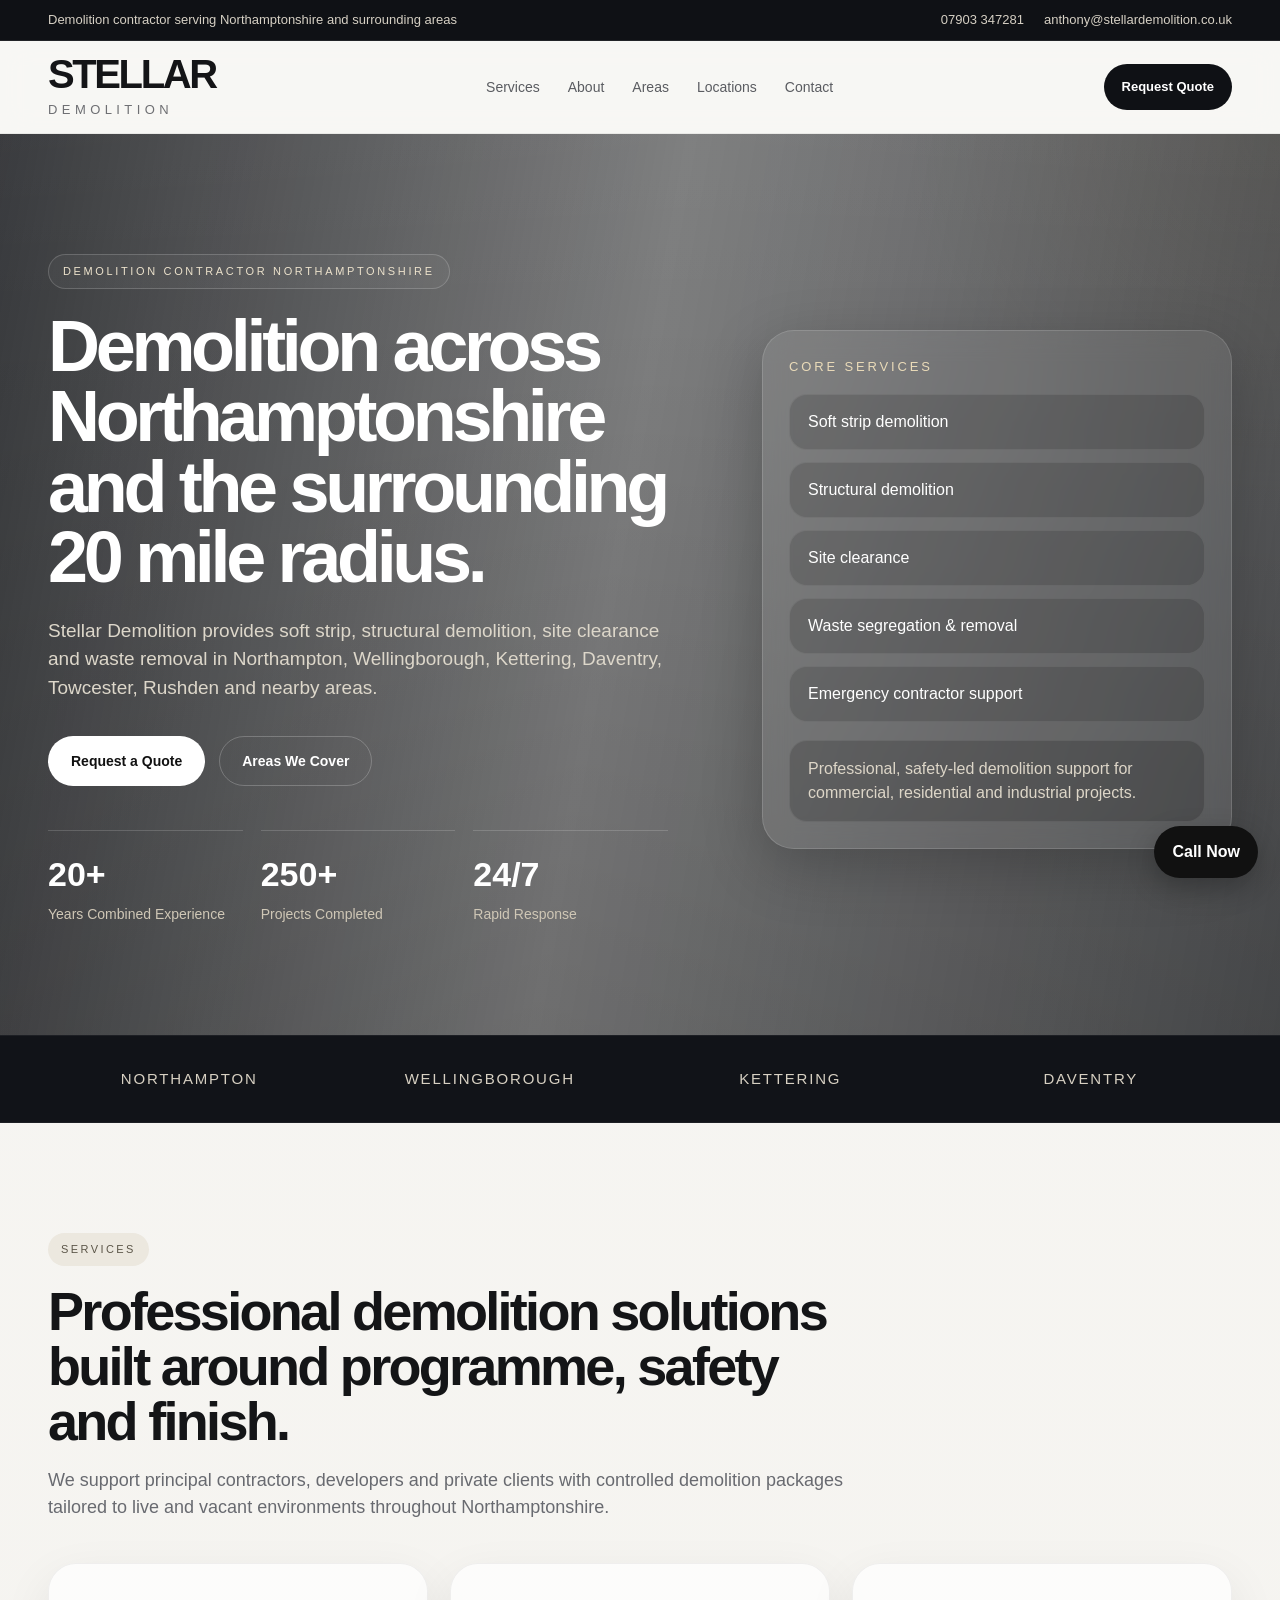
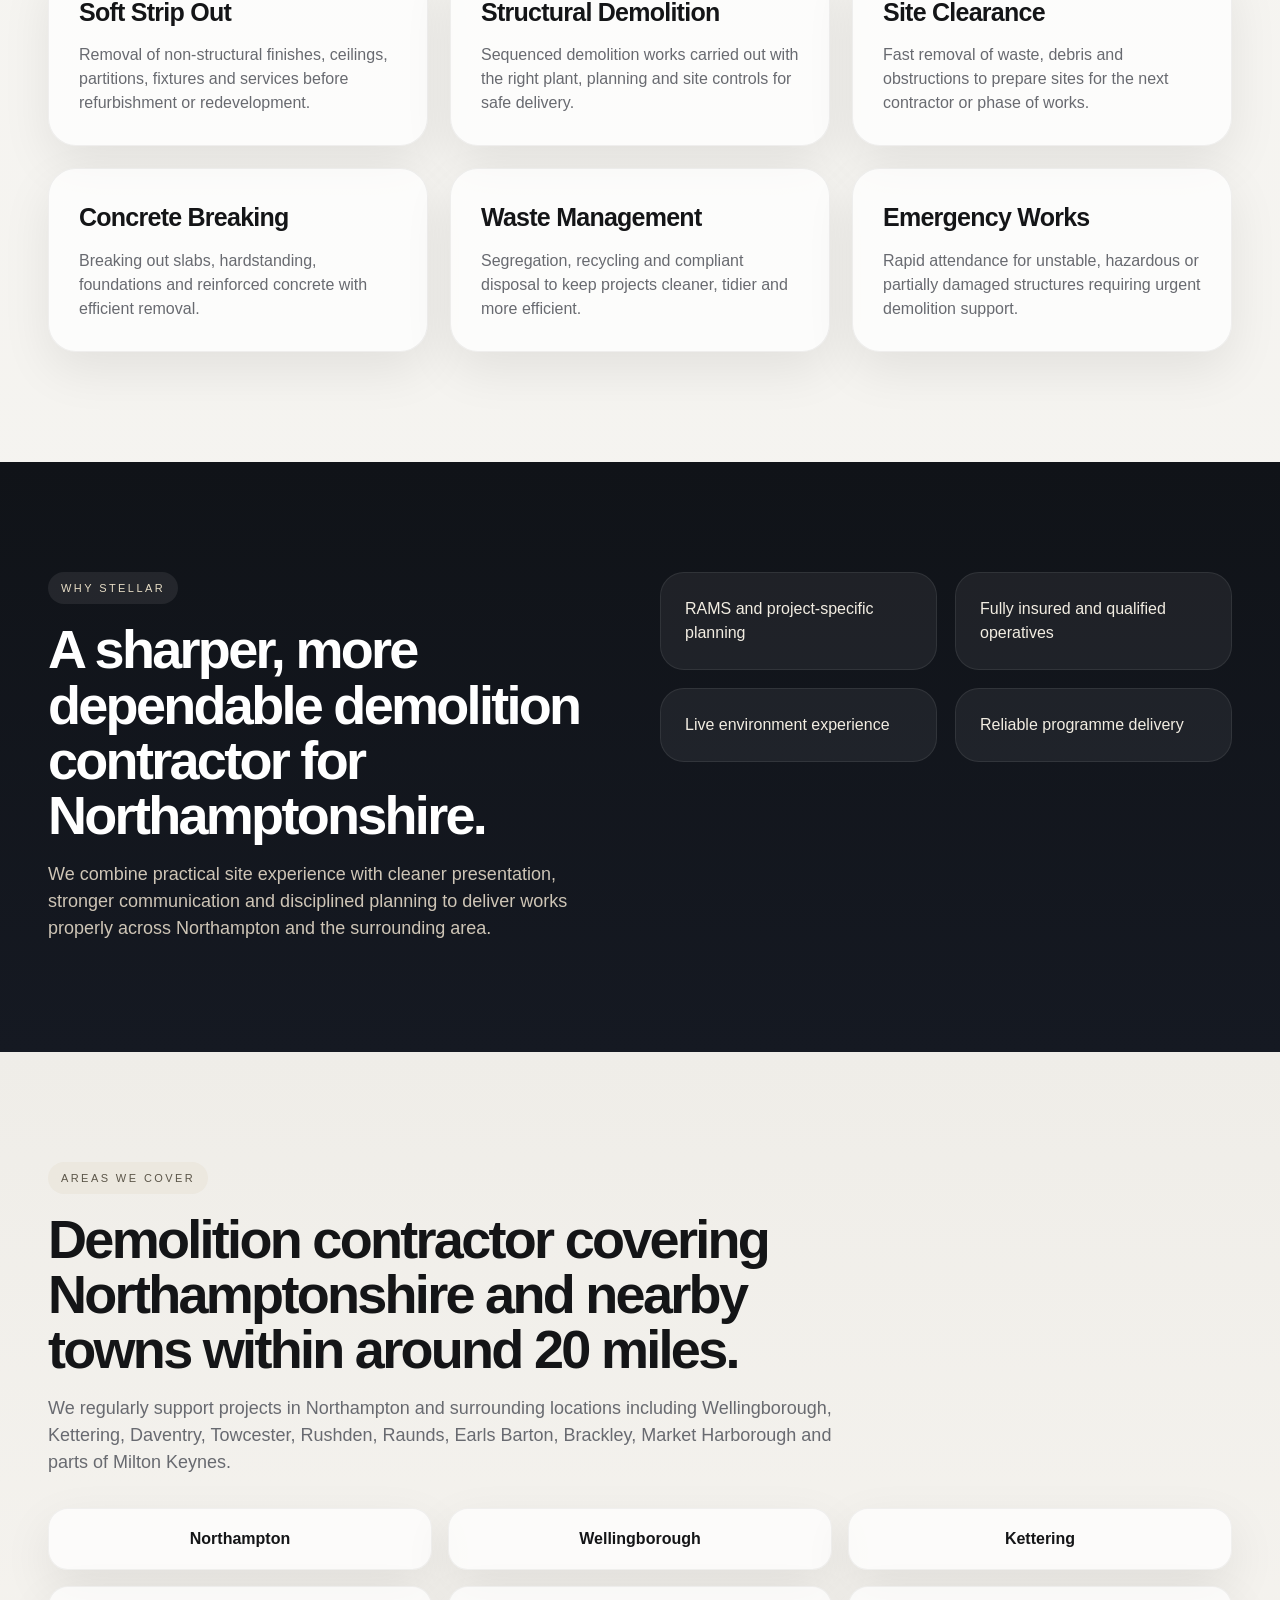
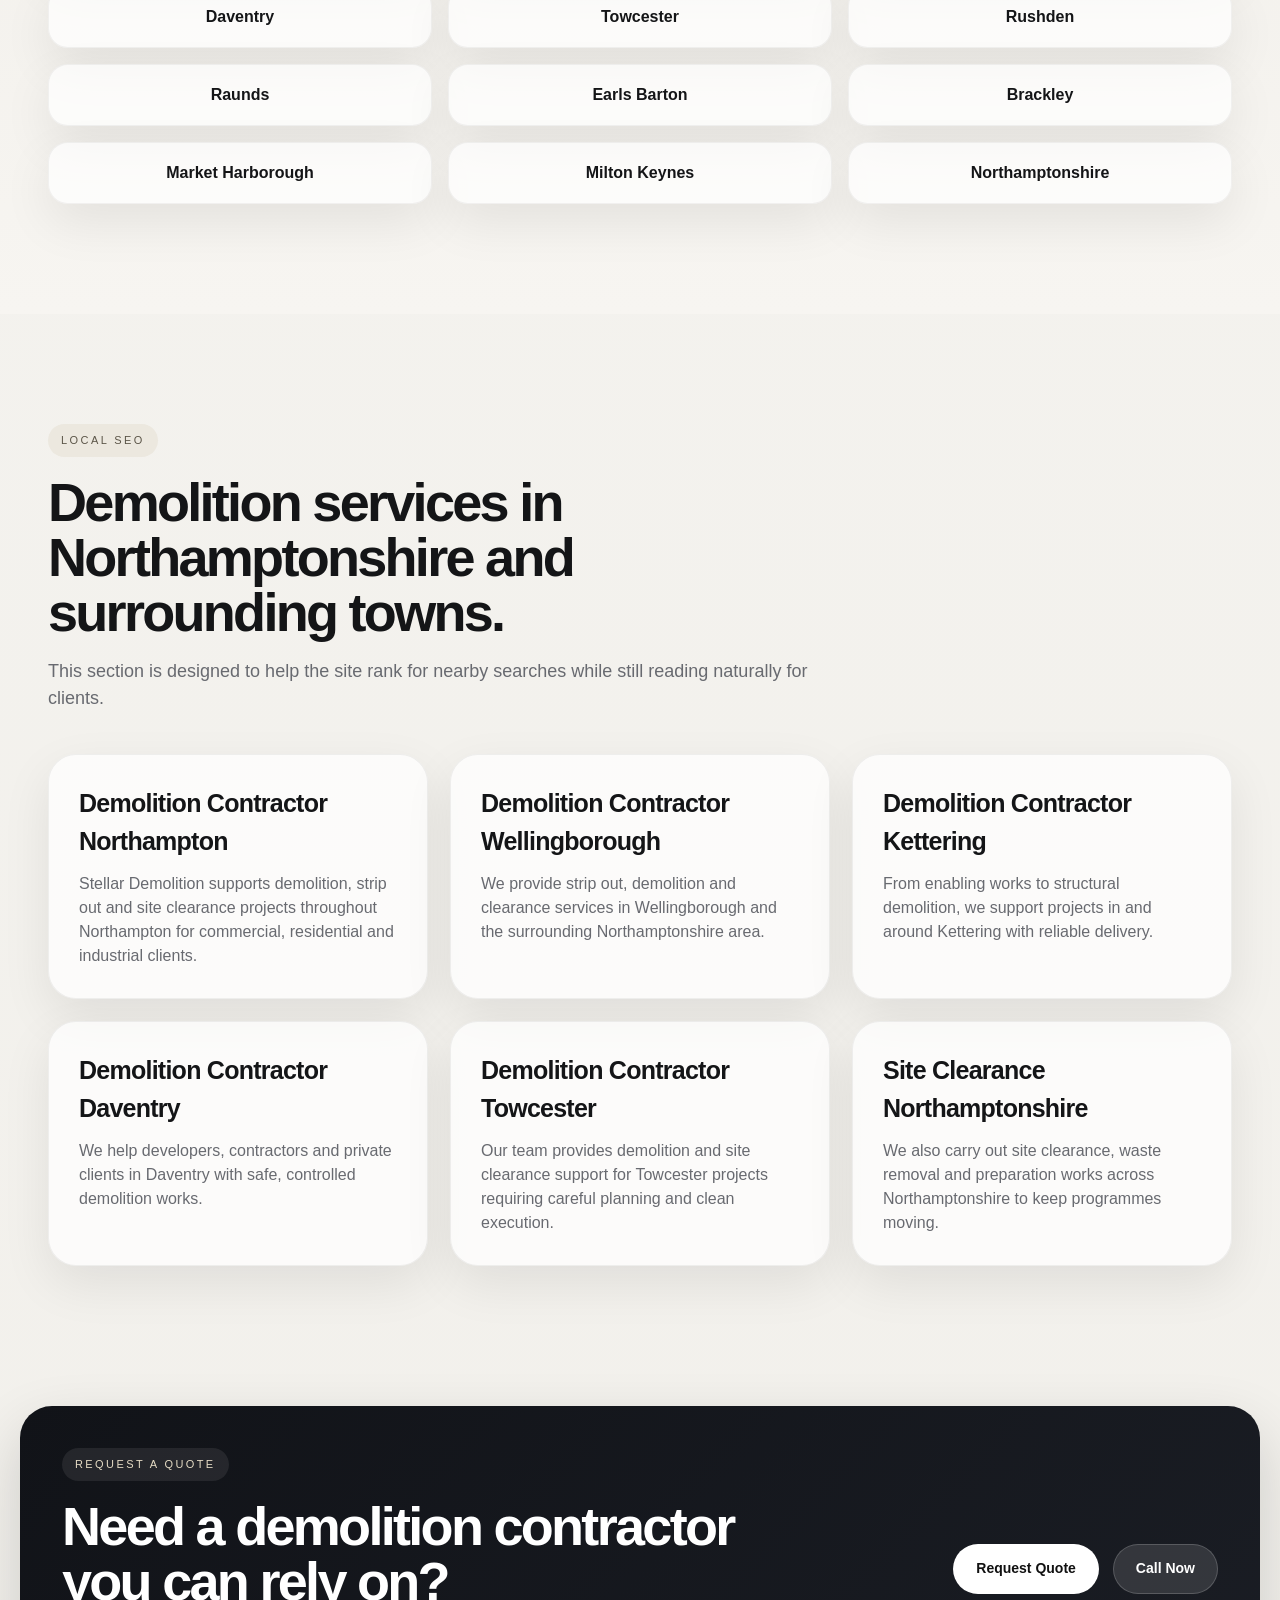
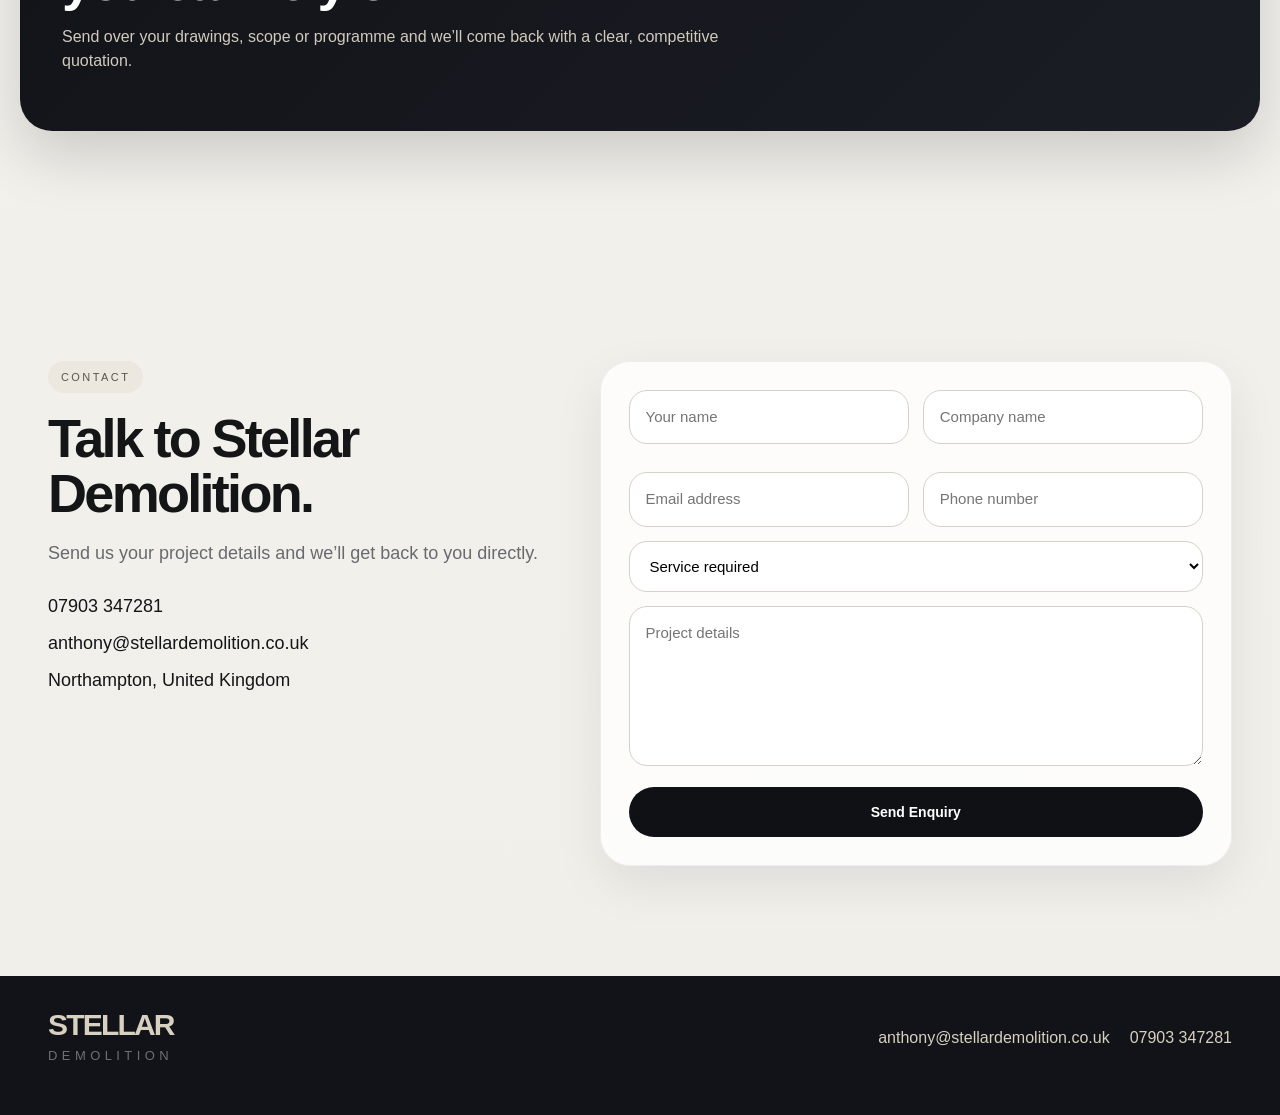
==== commit f3b8ecac: "Add files via upload" ====
--- a/index.html
+++ b/index.html
@@ -3,11 +3,12 @@
 <head>
   <meta charset="UTF-8" />
   <meta name="viewport" content="width=device-width, initial-scale=1.0" />
-  <title>Stellar Demolition | Demolition Contractor Northampton</title>
-  <meta name="description" content="Stellar Demolition is a Northampton demolition contractor providing soft strip, structural demolition, site clearance and waste removal across Northamptonshire." />
+  <title>Demolition Contractor Northamptonshire | Stellar Demolition</title>
+  <meta name="description" content="Stellar Demolition is a demolition contractor serving Northamptonshire and locations within around 20 miles of Northampton, including Wellingborough, Kettering, Daventry, Towcester, Rushden and Milton Keynes." />
   <meta name="robots" content="index, follow" />
-  <meta property="og:title" content="Stellar Demolition | Demolition Contractor Northampton" />
-  <meta property="og:description" content="Premium demolition, strip out and site clearance services across Northampton and the surrounding area." />
+  <meta name="keywords" content="demolition contractor Northamptonshire, demolition contractor Northampton, strip out contractor Northamptonshire, site clearance Northamptonshire, demolition Wellingborough, demolition Kettering, demolition Daventry, demolition Towcester, demolition Rushden, demolition Milton Keynes" />
+  <meta property="og:title" content="Demolition Contractor Northamptonshire | Stellar Demolition" />
+  <meta property="og:description" content="Soft strip, structural demolition, site clearance and waste removal across Northamptonshire and the surrounding 20 mile radius." />
   <meta property="og:type" content="website" />
   <meta property="og:url" content="https://stellardemolition.co.uk/" />
   <meta name="theme-color" content="#0f1115" />
@@ -15,26 +16,40 @@
   <link rel="stylesheet" href="styles.css" />
   <script type="application/ld+json">
   {
-    "@context": "https://schema.org",
-    "@type": "LocalBusiness",
-    "name": "Stellar Demolition",
-    "url": "https://stellardemolition.co.uk/",
-    "telephone": "+44 7903 347281",
-    "email": "anthony@stellardemolition.co.uk",
-    "address": {
-      "@type": "PostalAddress",
-      "addressLocality": "Northampton",
-      "addressCountry": "GB"
+    "@context":"https://schema.org",
+    "@type":"LocalBusiness",
+    "name":"Stellar Demolition",
+    "url":"https://stellardemolition.co.uk/",
+    "telephone":"+44 7903 347281",
+    "email":"anthony@stellardemolition.co.uk",
+    "address":{
+      "@type":"PostalAddress",
+      "addressLocality":"Northampton",
+      "addressRegion":"Northamptonshire",
+      "addressCountry":"GB"
     },
-    "areaServed": "Northamptonshire",
-    "description": "Demolition contractor in Northampton providing soft strip, structural demolition, site clearance and waste removal."
+    "areaServed":[
+      "Northampton",
+      "Northamptonshire",
+      "Wellingborough",
+      "Kettering",
+      "Daventry",
+      "Towcester",
+      "Rushden",
+      "Milton Keynes",
+      "Brackley",
+      "Market Harborough",
+      "Raunds",
+      "Earls Barton"
+    ],
+    "description":"Demolition contractor serving Northamptonshire and nearby areas with soft strip, structural demolition, site clearance and waste removal."
   }
   </script>
 </head>
 <body>
   <div class="announcement">
     <div class="container announcement-inner">
-      <span>Northampton demolition specialists</span>
+      <span>Demolition contractor serving Northamptonshire and surrounding areas</span>
       <div class="announcement-links">
         <a href="tel:07903347281">07903 347281</a>
         <a href="mailto:anthony@stellardemolition.co.uk">anthony@stellardemolition.co.uk</a>
@@ -44,15 +59,15 @@
 
   <header class="header">
     <div class="container header-inner">
-      <a href="#" class="brand">
+      <a href="/" class="brand">
         <div class="brand-title">STELLAR</div>
         <div class="brand-sub">DEMOLITION</div>
       </a>
       <nav>
         <a href="#services">Services</a>
         <a href="#about">About</a>
-        <a href="#projects">Projects</a>
         <a href="#areas">Areas</a>
+        <a href="#seo-locations">Locations</a>
         <a href="#contact">Contact</a>
       </nav>
       <a class="header-cta" href="#contact">Request Quote</a>
@@ -62,12 +77,12 @@
   <section class="hero">
     <div class="container hero-grid">
       <div class="hero-copy">
-        <div class="eyebrow">Premium Demolition Contractor Northampton</div>
-        <h1>Demolition delivered with control, clarity and premium presentation.</h1>
-        <p>Stellar Demolition provides soft strip, structural demolition, site clearance and waste removal across Northampton and the surrounding area for commercial, residential and industrial clients.</p>
+        <div class="eyebrow">Demolition Contractor Northamptonshire</div>
+        <h1>Demolition across Northamptonshire and the surrounding 20 mile radius.</h1>
+        <p>Stellar Demolition provides soft strip, structural demolition, site clearance and waste removal in Northampton, Wellingborough, Kettering, Daventry, Towcester, Rushden and nearby areas.</p>
         <div class="actions">
           <a class="btn btn-primary" href="#contact">Request a Quote</a>
-          <a class="btn btn-secondary" href="#projects">View Projects</a>
+          <a class="btn btn-secondary" href="#seo-locations">Areas We Cover</a>
         </div>
         <div class="hero-metrics">
           <div class="metric"><strong>20+</strong><span>Years Combined Experience</span></div>
@@ -86,7 +101,7 @@
             <div>Waste segregation & removal</div>
             <div>Emergency contractor support</div>
           </div>
-          <div class="panel-note">A refined, safety-led demolition service with dependable delivery and clean site coordination.</div>
+          <div class="panel-note">Professional, safety-led demolition support for commercial, residential and industrial projects.</div>
         </div>
       </div>
     </div>
@@ -94,10 +109,10 @@
 
   <section class="trust-strip">
     <div class="container trust-grid">
-      <div>Commercial</div>
-      <div>Residential</div>
-      <div>Industrial</div>
-      <div>Public Sector</div>
+      <div>Northampton</div>
+      <div>Wellingborough</div>
+      <div>Kettering</div>
+      <div>Daventry</div>
     </div>
   </section>
 
@@ -106,13 +121,13 @@
       <div class="section-intro">
         <div class="section-tag">Services</div>
         <h2>Professional demolition solutions built around programme, safety and finish.</h2>
-        <p>We support principal contractors, developers and private clients with controlled demolition packages tailored to live and vacant environments.</p>
+        <p>We support principal contractors, developers and private clients with controlled demolition packages tailored to live and vacant environments throughout Northamptonshire.</p>
       </div>
 
       <div class="service-grid">
         <article class="service-card">
           <h3>Soft Strip Out</h3>
-          <p>Removal of non-structural finishes, ceilings, partitions, fixtures and services prior to refurbishment or redevelopment.</p>
+          <p>Removal of non-structural finishes, ceilings, partitions, fixtures and services before refurbishment or redevelopment.</p>
         </article>
         <article class="service-card">
           <h3>Structural Demolition</h3>
@@ -142,8 +157,8 @@
     <div class="container split">
       <div class="section-intro narrow">
         <div class="section-tag light">Why Stellar</div>
-        <h2>A sharper, more dependable demolition contractor.</h2>
-        <p>We combine practical site experience with cleaner presentation, stronger communication and disciplined planning to deliver works properly.</p>
+        <h2>A sharper, more dependable demolition contractor for Northamptonshire.</h2>
+        <p>We combine practical site experience with cleaner presentation, stronger communication and disciplined planning to deliver works properly across Northampton and the surrounding area.</p>
       </div>
       <div class="value-grid">
         <div class="value-card">RAMS and project-specific planning</div>
@@ -154,46 +169,12 @@
     </div>
   </section>
 
-  <section class="content" id="projects">
-    <div class="container">
-      <div class="section-intro">
-        <div class="section-tag">Projects</div>
-        <h2>Selected project types and enabling works.</h2>
-        <p>A premium contractor feel comes from both the work on site and the way it is presented.</p>
-      </div>
-
-      <div class="project-grid">
-        <article class="project-card">
-          <div class="project-image project-image-1"></div>
-          <div class="project-body">
-            <h3>Office Strip Out</h3>
-            <p>Internal strip out ahead of conversion, refurbishment and redevelopment works.</p>
-          </div>
-        </article>
-        <article class="project-card">
-          <div class="project-image project-image-2"></div>
-          <div class="project-body">
-            <h3>Warehouse Clearance</h3>
-            <p>Industrial clearance and enabling works for a cleaner, faster handover.</p>
-          </div>
-        </article>
-        <article class="project-card">
-          <div class="project-image project-image-3"></div>
-          <div class="project-body">
-            <h3>Residential Demolition</h3>
-            <p>Controlled demolition and preparation for new residential development.</p>
-          </div>
-        </article>
-      </div>
-    </div>
-  </section>
-
   <section class="content light-alt" id="areas">
     <div class="container">
       <div class="section-intro">
-        <div class="section-tag">Service Area</div>
-        <h2>Serving Northampton and the wider Northamptonshire area.</h2>
-        <p>If you need a demolition contractor, strip out contractor or site clearance team in the region, get in touch.</p>
+        <div class="section-tag">Areas We Cover</div>
+        <h2>Demolition contractor covering Northamptonshire and nearby towns within around 20 miles.</h2>
+        <p>We regularly support projects in Northampton and surrounding locations including Wellingborough, Kettering, Daventry, Towcester, Rushden, Raunds, Earls Barton, Brackley, Market Harborough and parts of Milton Keynes.</p>
       </div>
       <div class="area-grid">
         <div>Northampton</div>
@@ -201,7 +182,49 @@
         <div>Kettering</div>
         <div>Daventry</div>
         <div>Towcester</div>
+        <div>Rushden</div>
+        <div>Raunds</div>
+        <div>Earls Barton</div>
+        <div>Brackley</div>
+        <div>Market Harborough</div>
+        <div>Milton Keynes</div>
         <div>Northamptonshire</div>
+      </div>
+    </div>
+  </section>
+
+  <section class="content" id="seo-locations">
+    <div class="container">
+      <div class="section-intro">
+        <div class="section-tag">Local SEO</div>
+        <h2>Demolition services in Northamptonshire and surrounding towns.</h2>
+        <p>This section is designed to help the site rank for nearby searches while still reading naturally for clients.</p>
+      </div>
+      <div class="seo-grid">
+        <article class="seo-card">
+          <h3>Demolition Contractor Northampton</h3>
+          <p>Stellar Demolition supports demolition, strip out and site clearance projects throughout Northampton for commercial, residential and industrial clients.</p>
+        </article>
+        <article class="seo-card">
+          <h3>Demolition Contractor Wellingborough</h3>
+          <p>We provide strip out, demolition and clearance services in Wellingborough and the surrounding Northamptonshire area.</p>
+        </article>
+        <article class="seo-card">
+          <h3>Demolition Contractor Kettering</h3>
+          <p>From enabling works to structural demolition, we support projects in and around Kettering with reliable delivery.</p>
+        </article>
+        <article class="seo-card">
+          <h3>Demolition Contractor Daventry</h3>
+          <p>We help developers, contractors and private clients in Daventry with safe, controlled demolition works.</p>
+        </article>
+        <article class="seo-card">
+          <h3>Demolition Contractor Towcester</h3>
+          <p>Our team provides demolition and site clearance support for Towcester projects requiring careful planning and clean execution.</p>
+        </article>
+        <article class="seo-card">
+          <h3>Site Clearance Northamptonshire</h3>
+          <p>We also carry out site clearance, waste removal and preparation works across Northamptonshire to keep programmes moving.</p>
+        </article>
       </div>
     </div>
   </section>
--- a/styles.css
+++ b/styles.css
@@ -10,211 +10,42 @@
   --gold:#c4a66b;
   --max:1240px;
   --shadow:0 18px 50px rgba(0,0,0,.08);
-  --radius:28px;
 }
 *{box-sizing:border-box}
 html{scroll-behavior:smooth}
-body{
-  margin:0;
-  font-family:Arial, Helvetica, sans-serif;
-  color:var(--text);
-  background:linear-gradient(180deg,#f7f6f3 0%, #f1efea 100%);
-  line-height:1.5;
-}
+body{margin:0;font-family:Arial, Helvetica, sans-serif;color:var(--text);background:linear-gradient(180deg,#f7f6f3 0%, #f1efea 100%);line-height:1.5}
 a{color:inherit;text-decoration:none}
 .container{max-width:var(--max);margin:0 auto;padding:0 28px}
-
-.announcement{
-  background:var(--dark);
-  color:#d6d0c4;
-  font-size:13px;
-  border-bottom:1px solid rgba(255,255,255,.08);
-}
-.announcement-inner{
-  min-height:40px;
-  display:flex;
-  align-items:center;
-  justify-content:space-between;
-  gap:16px;
-}
+.announcement{background:var(--dark);color:#d6d0c4;font-size:13px;border-bottom:1px solid rgba(255,255,255,.08)}
+.announcement-inner{min-height:40px;display:flex;align-items:center;justify-content:space-between;gap:16px}
 .announcement-links{display:flex;gap:20px}
-
-.header{
-  position:sticky;
-  top:0;
-  z-index:1000;
-  background:rgba(248,247,244,.88);
-  backdrop-filter:blur(14px);
-  border-bottom:1px solid rgba(20,21,23,.06);
-}
-.header-inner{
-  min-height:92px;
-  display:flex;
-  align-items:center;
-  justify-content:space-between;
-  gap:24px;
-}
-.brand-title{
-  font-size:40px;
-  line-height:1;
-  font-weight:700;
-  letter-spacing:-.06em;
-}
+.header{position:sticky;top:0;z-index:1000;background:rgba(248,247,244,.88);backdrop-filter:blur(14px);border-bottom:1px solid rgba(20,21,23,.06)}
+.header-inner{min-height:92px;display:flex;align-items:center;justify-content:space-between;gap:24px}
+.brand-title{font-size:40px;line-height:1;font-weight:700;letter-spacing:-.06em}
 .brand-title.small{font-size:30px}
-.brand-sub{
-  margin-top:6px;
-  font-size:13px;
-  letter-spacing:.34em;
-  color:#6e6f73;
-}
-.brand{display:block}
-nav{
-  display:flex;
-  gap:28px;
-  font-size:14px;
-  color:#5a5c61;
-}
+.brand-sub{margin-top:6px;font-size:13px;letter-spacing:.34em;color:#6e6f73}
+nav{display:flex;gap:28px;font-size:14px;color:#5a5c61}
 nav a:hover{color:#101114}
-.header-cta{
-  min-height:46px;
-  padding:0 18px;
-  border-radius:999px;
-  display:inline-flex;
-  align-items:center;
-  justify-content:center;
-  background:var(--dark);
-  color:#fff;
-  font-size:13px;
-  font-weight:700;
-}
-
-.hero{
-  position:relative;
-  color:#fff;
-  background:
-    linear-gradient(100deg, rgba(13,15,19,.82) 0%, rgba(13,15,19,.52) 48%, rgba(13,15,19,.72) 100%),
-    radial-gradient(circle at top right, rgba(196,166,107,.18), transparent 24%),
-    url('https://images.unsplash.com/photo-1504307651254-35680f356dfd?auto=format&fit=crop&w=1800&q=80') center/cover no-repeat;
-}
-.hero:before{
-  content:"";
-  position:absolute;
-  inset:0;
-  background:linear-gradient(180deg, rgba(255,255,255,.02), transparent 20%, rgba(0,0,0,.12));
-}
-.hero-grid{
-  position:relative;
-  z-index:1;
-  display:grid;
-  grid-template-columns:1.1fr .9fr;
-  gap:44px;
-  padding:120px 28px 110px;
-  align-items:center;
-}
+.header-cta{min-height:46px;padding:0 18px;border-radius:999px;display:inline-flex;align-items:center;justify-content:center;background:var(--dark);color:#fff;font-size:13px;font-weight:700}
+.hero{position:relative;color:#fff;background:linear-gradient(100deg, rgba(13,15,19,.82) 0%, rgba(13,15,19,.52) 48%, rgba(13,15,19,.72) 100%),radial-gradient(circle at top right, rgba(196,166,107,.18), transparent 24%),url('https://images.unsplash.com/photo-1504307651254-35680f356dfd?auto=format&fit=crop&w=1800&q=80') center/cover no-repeat}
+.hero:before{content:"";position:absolute;inset:0;background:linear-gradient(180deg, rgba(255,255,255,.02), transparent 20%, rgba(0,0,0,.12))}
+.hero-grid{position:relative;z-index:1;display:grid;grid-template-columns:1.1fr .9fr;gap:44px;padding:120px 28px 110px;align-items:center}
 .hero-copy{max-width:720px}
-.eyebrow{
-  display:inline-flex;
-  border:1px solid rgba(255,255,255,.18);
-  border-radius:999px;
-  padding:8px 14px;
-  font-size:11px;
-  text-transform:uppercase;
-  letter-spacing:.24em;
-  color:#ece2cc;
-  background:rgba(255,255,255,.04);
-}
-h1{
-  margin:22px 0 0;
-  font-size:72px;
-  line-height:.98;
-  letter-spacing:-.06em;
-  font-weight:700;
-  max-width:860px;
-}
-.hero p{
-  margin:24px 0 0;
-  max-width:650px;
-  color:#ddd7ca;
-  font-size:19px;
-}
-.actions{
-  display:flex;
-  gap:14px;
-  flex-wrap:wrap;
-  margin-top:34px;
-}
-.hero-metrics{
-  margin-top:44px;
-  display:grid;
-  grid-template-columns:repeat(3,1fr);
-  gap:18px;
-  max-width:620px;
-}
-.metric{
-  padding-top:18px;
-  border-top:1px solid rgba(255,255,255,.16);
-}
-.metric strong{
-  display:block;
-  font-size:34px;
-  font-weight:700;
-}
-.metric span{
-  display:block;
-  margin-top:4px;
-  color:#cfc7b6;
-  font-size:14px;
-}
+.eyebrow{display:inline-flex;border:1px solid rgba(255,255,255,.18);border-radius:999px;padding:8px 14px;font-size:11px;text-transform:uppercase;letter-spacing:.24em;color:#ece2cc;background:rgba(255,255,255,.04)}
+h1{margin:22px 0 0;font-size:72px;line-height:.98;letter-spacing:-.06em;font-weight:700;max-width:860px}
+.hero p{margin:24px 0 0;max-width:650px;color:#ddd7ca;font-size:19px}
+.actions{display:flex;gap:14px;flex-wrap:wrap;margin-top:34px}
+.hero-metrics{margin-top:44px;display:grid;grid-template-columns:repeat(3,1fr);gap:18px;max-width:620px}
+.metric{padding-top:18px;border-top:1px solid rgba(255,255,255,.16)}
+.metric strong{display:block;font-size:34px;font-weight:700}
+.metric span{display:block;margin-top:4px;color:#cfc7b6;font-size:14px}
 .hero-panel{display:flex;justify-content:flex-end}
-.glass-card{
-  width:100%;
-  max-width:470px;
-  border-radius:32px;
-  padding:26px;
-  border:1px solid rgba(255,255,255,.14);
-  background:rgba(255,255,255,.08);
-  backdrop-filter:blur(14px);
-  box-shadow:0 18px 60px rgba(0,0,0,.22);
-}
-.panel-label{
-  font-size:13px;
-  text-transform:uppercase;
-  letter-spacing:.22em;
-  color:#eadbb9;
-  margin-bottom:18px;
-}
-.service-stack{
-  display:grid;
-  gap:12px;
-}
-.service-stack div{
-  padding:15px 18px;
-  border-radius:18px;
-  background:rgba(10,10,10,.15);
-  border:1px solid rgba(255,255,255,.08);
-}
-.panel-note{
-  margin-top:18px;
-  padding:16px 18px;
-  border-radius:18px;
-  background:rgba(10,10,10,.18);
-  border:1px solid rgba(255,255,255,.08);
-  color:#ddd6c8;
-}
-
-.btn{
-  display:inline-flex;
-  align-items:center;
-  justify-content:center;
-  min-height:50px;
-  padding:0 22px;
-  border-radius:999px;
-  font-weight:700;
-  font-size:14px;
-  transition:.2s ease;
-  border:1px solid transparent;
-  cursor:pointer;
-}
+.glass-card{width:100%;max-width:470px;border-radius:32px;padding:26px;border:1px solid rgba(255,255,255,.14);background:rgba(255,255,255,.08);backdrop-filter:blur(14px);box-shadow:0 18px 60px rgba(0,0,0,.22)}
+.panel-label{font-size:13px;text-transform:uppercase;letter-spacing:.22em;color:#eadbb9;margin-bottom:18px}
+.service-stack{display:grid;gap:12px}
+.service-stack div{padding:15px 18px;border-radius:18px;background:rgba(10,10,10,.15);border:1px solid rgba(255,255,255,.08)}
+.panel-note{margin-top:18px;padding:16px 18px;border-radius:18px;background:rgba(10,10,10,.18);border:1px solid rgba(255,255,255,.08);color:#ddd6c8}
+.btn{display:inline-flex;align-items:center;justify-content:center;min-height:50px;padding:0 22px;border-radius:999px;font-weight:700;font-size:14px;transition:.2s ease;border:1px solid transparent;cursor:pointer}
 .btn-primary{background:#fff;color:#111}
 .btn-primary:hover{opacity:.92}
 .btn-secondary{background:transparent;color:#fff;border-color:rgba(255,255,255,.22)}
@@ -222,291 +53,42 @@
 .btn-secondary-light{background:rgba(255,255,255,.12);color:#fff;border-color:rgba(255,255,255,.18)}
 .btn-secondary-light:hover{background:rgba(255,255,255,.18)}
 .btn-dark{background:var(--dark);color:#fff}
-.btn-dark:hover{opacity:.94}
-.btn-outline-dark{
-  background:#fff;
-  color:#111;
-  border-color:#111;
-}
-.btn-outline-dark:hover{background:#f3f3f3}
-
-.trust-strip{
-  background:#111318;
-  color:#d7d0c2;
-  border-top:1px solid rgba(255,255,255,.05);
-  border-bottom:1px solid rgba(255,255,255,.05);
-}
-.trust-grid{
-  min-height:86px;
-  display:grid;
-  grid-template-columns:repeat(4,1fr);
-  gap:18px;
-  align-items:center;
-  text-align:center;
-  font-size:15px;
-  letter-spacing:.12em;
-  text-transform:uppercase;
-}
-
+.trust-strip{background:#111318;color:#d7d0c2;border-top:1px solid rgba(255,255,255,.05);border-bottom:1px solid rgba(255,255,255,.05)}
+.trust-grid{min-height:86px;display:grid;grid-template-columns:repeat(4,1fr);gap:18px;align-items:center;text-align:center;font-size:15px;letter-spacing:.12em;text-transform:uppercase}
 .content{padding:110px 0}
-.section-intro{
-  max-width:820px;
-}
+.section-intro{max-width:820px}
 .section-intro.narrow{max-width:620px}
-.section-tag{
-  display:inline-flex;
-  padding:8px 13px;
-  border-radius:999px;
-  background:#ece8df;
-  color:#5b5548;
-  font-size:11px;
-  letter-spacing:.22em;
-  text-transform:uppercase;
-}
-.section-tag.light{
-  background:rgba(255,255,255,.08);
-  color:#e6dcc5;
-}
-h2{
-  margin:18px 0 0;
-  font-size:54px;
-  line-height:1.02;
-  letter-spacing:-.05em;
-  font-weight:700;
-}
-.section-intro p{
-  margin:18px 0 0;
-  color:var(--muted);
-  font-size:18px;
-}
-
-.service-grid{
-  margin-top:42px;
-  display:grid;
-  grid-template-columns:repeat(3,1fr);
-  gap:22px;
-}
-.service-card{
-  padding:30px;
-  border-radius:28px;
-  background:rgba(255,255,255,.72);
-  border:1px solid rgba(20,21,23,.06);
-  box-shadow:var(--shadow);
-}
-.service-card h3{
-  margin:0;
-  font-size:25px;
-  letter-spacing:-.03em;
-}
-.service-card p{
-  margin:12px 0 0;
-  color:var(--muted);
-}
-
-.dark-section{
-  background:linear-gradient(180deg,#101318 0%, #151922 100%);
-  color:#fff;
-}
+.section-tag{display:inline-flex;padding:8px 13px;border-radius:999px;background:#ece8df;color:#5b5548;font-size:11px;letter-spacing:.22em;text-transform:uppercase}
+.section-tag.light{background:rgba(255,255,255,.08);color:#e6dcc5}
+h2{margin:18px 0 0;font-size:54px;line-height:1.02;letter-spacing:-.05em;font-weight:700}
+.section-intro p{margin:18px 0 0;color:var(--muted);font-size:18px}
+.service-grid,.seo-grid{margin-top:42px;display:grid;grid-template-columns:repeat(3,1fr);gap:22px}
+.service-card,.seo-card{padding:30px;border-radius:28px;background:rgba(255,255,255,.72);border:1px solid rgba(20,21,23,.06);box-shadow:var(--shadow)}
+.service-card h3,.seo-card h3{margin:0;font-size:25px;letter-spacing:-.03em}
+.service-card p,.seo-card p{margin:12px 0 0;color:var(--muted)}
+.dark-section{background:linear-gradient(180deg,#101318 0%, #151922 100%);color:#fff}
 .dark-section .section-intro p{color:#cec5b6}
-.split{
-  display:grid;
-  grid-template-columns:1fr 1fr;
-  gap:40px;
-  align-items:start;
-}
-.value-grid{
-  display:grid;
-  grid-template-columns:1fr 1fr;
-  gap:18px;
-}
-.value-card{
-  padding:24px;
-  border-radius:24px;
-  background:rgba(255,255,255,.06);
-  border:1px solid rgba(255,255,255,.08);
-  color:#f2ede2;
-}
-
-.project-grid{
-  margin-top:42px;
-  display:grid;
-  grid-template-columns:repeat(3,1fr);
-  gap:22px;
-}
-.project-card{
-  overflow:hidden;
-  border-radius:28px;
-  background:#fff;
-  box-shadow:var(--shadow);
-  border:1px solid rgba(20,21,23,.06);
-}
-.project-image{
-  height:300px;
-  background:#d8d8dd center/cover no-repeat;
-}
-.project-image-1{background-image:url('https://images.unsplash.com/photo-1504307651254-35680f356dfd?auto=format&fit=crop&w=1200&q=80')}
-.project-image-2{background-image:url('https://images.unsplash.com/photo-1581093458791-9f3c3900df4b?auto=format&fit=crop&w=1200&q=80')}
-.project-image-3{background-image:url('https://images.unsplash.com/photo-1519996529931-28324d5a630e?auto=format&fit=crop&w=1200&q=80')}
-.project-body{
-  padding:24px 24px 28px;
-}
-.project-body h3{
-  margin:0;
-  font-size:24px;
-}
-.project-body p{
-  margin:10px 0 0;
-  color:var(--muted);
-}
-
-.light-alt{
-  background:linear-gradient(180deg,#efede8 0%, #f7f5f1 100%);
-}
-.area-grid{
-  margin-top:32px;
-  display:grid;
-  grid-template-columns:repeat(3,1fr);
-  gap:16px;
-}
-.area-grid div{
-  padding:18px 20px;
-  border-radius:20px;
-  background:rgba(255,255,255,.7);
-  box-shadow:var(--shadow);
-  border:1px solid rgba(20,21,23,.05);
-  text-align:center;
-  font-weight:700;
-}
-
-.cta-section{
-  padding:30px 0 120px;
-}
-.cta-box{
-  padding:42px;
-  border-radius:32px;
-  background:linear-gradient(135deg,#111318 0%, #1a1d24 100%);
-  color:#fff;
-  display:grid;
-  grid-template-columns:1.3fr .7fr;
-  gap:32px;
-  align-items:center;
-  box-shadow:0 24px 60px rgba(0,0,0,.16);
-}
+.split{display:grid;grid-template-columns:1fr 1fr;gap:40px;align-items:start}
+.value-grid{display:grid;grid-template-columns:1fr 1fr;gap:18px}
+.value-card{padding:24px;border-radius:24px;background:rgba(255,255,255,.06);border:1px solid rgba(255,255,255,.08);color:#f2ede2}
+.light-alt{background:linear-gradient(180deg,#efede8 0%, #f7f5f1 100%)}
+.area-grid{margin-top:32px;display:grid;grid-template-columns:repeat(3,1fr);gap:16px}
+.area-grid div{padding:18px 20px;border-radius:20px;background:rgba(255,255,255,.7);box-shadow:var(--shadow);border:1px solid rgba(20,21,23,.05);text-align:center;font-weight:700}
+.cta-section{padding:30px 0 120px}
+.cta-box{padding:42px;border-radius:32px;background:linear-gradient(135deg,#111318 0%, #1a1d24 100%);color:#fff;display:grid;grid-template-columns:1.3fr .7fr;gap:32px;align-items:center;box-shadow:0 24px 60px rgba(0,0,0,.16)}
 .cta-box p{color:#d2cabd}
-.cta-actions{
-  display:flex;
-  gap:14px;
-  justify-content:flex-end;
-  flex-wrap:wrap;
-}
-
-.contact-layout{
-  display:grid;
-  grid-template-columns:.9fr 1.1fr;
-  gap:34px;
-  align-items:start;
-}
-.contact-copy p{
-  color:var(--muted);
-  font-size:18px;
-}
-.contact-info{
-  margin-top:26px;
-  display:grid;
-  gap:10px;
-  font-size:18px;
-}
-.contact-info a:hover{text-decoration:underline}
-
-.quote-form{
-  padding:28px;
-  border-radius:30px;
-  background:rgba(255,255,255,.8);
-  box-shadow:var(--shadow);
-  border:1px solid rgba(20,21,23,.06);
-}
-.form-grid{
-  display:grid;
-  grid-template-columns:1fr 1fr;
-  gap:14px;
-}
-.field{
-  width:100%;
-  padding:15px 16px;
-  border-radius:18px;
-  border:1px solid #d5d1c7;
-  background:#fff;
-  font:inherit;
-  font-size:15px;
-  margin-bottom:14px;
-}
-.textarea{
-  min-height:160px;
-  resize:vertical;
-}
-.submit-btn{
-  width:100%;
-}
-
-.footer{
-  padding:34px 0 50px;
-  background:#111318;
-  color:#d8d0c0;
-}
-.footer-inner{
-  display:flex;
-  align-items:center;
-  justify-content:space-between;
-  gap:24px;
-}
-.footer-links{
-  display:flex;
-  gap:20px;
-}
-
-.floating-call{
-  position:fixed;
-  right:22px;
-  bottom:22px;
-  min-height:52px;
-  padding:0 18px;
-  border-radius:999px;
-  display:inline-flex;
-  align-items:center;
-  justify-content:center;
-  background:#111;
-  color:#fff;
-  font-weight:700;
-  box-shadow:0 10px 28px rgba(0,0,0,.24);
-  z-index:1200;
-}
-
-@media (max-width: 1100px){
-  .hero-grid,.split,.cta-box,.contact-layout{
-    grid-template-columns:1fr;
-  }
-  .service-grid,.project-grid{
-    grid-template-columns:1fr 1fr;
-  }
-  .value-grid{
-    grid-template-columns:1fr 1fr;
-  }
-  .cta-actions{
-    justify-content:flex-start;
-  }
-}
-@media (max-width: 760px){
-  .announcement-inner,.header-inner,.footer-inner{
-    flex-direction:column;
-    align-items:flex-start;
-  }
-  nav{
-    display:none;
-  }
-  h1{font-size:48px}
-  h2{font-size:38px}
-  .hero-metrics,.trust-grid,.service-grid,.project-grid,.form-grid,.area-grid,.value-grid{
-    grid-template-columns:1fr;
-  }
-  .brand-title{font-size:34px}
-}
+.cta-actions{display:flex;gap:14px;justify-content:flex-end;flex-wrap:wrap}
+.contact-layout{display:grid;grid-template-columns:.9fr 1.1fr;gap:34px;align-items:start}
+.contact-copy p{color:var(--muted);font-size:18px}
+.contact-info{margin-top:26px;display:grid;gap:10px;font-size:18px}
+.quote-form{padding:28px;border-radius:30px;background:rgba(255,255,255,.8);box-shadow:var(--shadow);border:1px solid rgba(20,21,23,.06)}
+.form-grid{display:grid;grid-template-columns:1fr 1fr;gap:14px}
+.field{width:100%;padding:15px 16px;border-radius:18px;border:1px solid #d5d1c7;background:#fff;font:inherit;font-size:15px;margin-bottom:14px}
+.textarea{min-height:160px;resize:vertical}
+.submit-btn{width:100%}
+.footer{padding:34px 0 50px;background:#111318;color:#d8d0c0}
+.footer-inner{display:flex;align-items:center;justify-content:space-between;gap:24px}
+.footer-links{display:flex;gap:20px}
+.floating-call{position:fixed;right:22px;bottom:22px;min-height:52px;padding:0 18px;border-radius:999px;display:inline-flex;align-items:center;justify-content:center;background:#111;color:#fff;font-weight:700;box-shadow:0 10px 28px rgba(0,0,0,.24);z-index:1200}
+@media (max-width:1100px){.hero-grid,.split,.cta-box,.contact-layout{grid-template-columns:1fr}.service-grid,.seo-grid{grid-template-columns:1fr 1fr}.value-grid{grid-template-columns:1fr 1fr}.cta-actions{justify-content:flex-start}}
+@media (max-width:760px){.announcement-inner,.header-inner,.footer-inner{flex-direction:column;align-items:flex-start}nav{display:none}h1{font-size:48px}h2{font-size:38px}.hero-metrics,.trust-grid,.service-grid,.project-grid,.form-grid,.area-grid,.value-grid,.seo-grid{grid-template-columns:1fr}.brand-title{font-size:34px}}
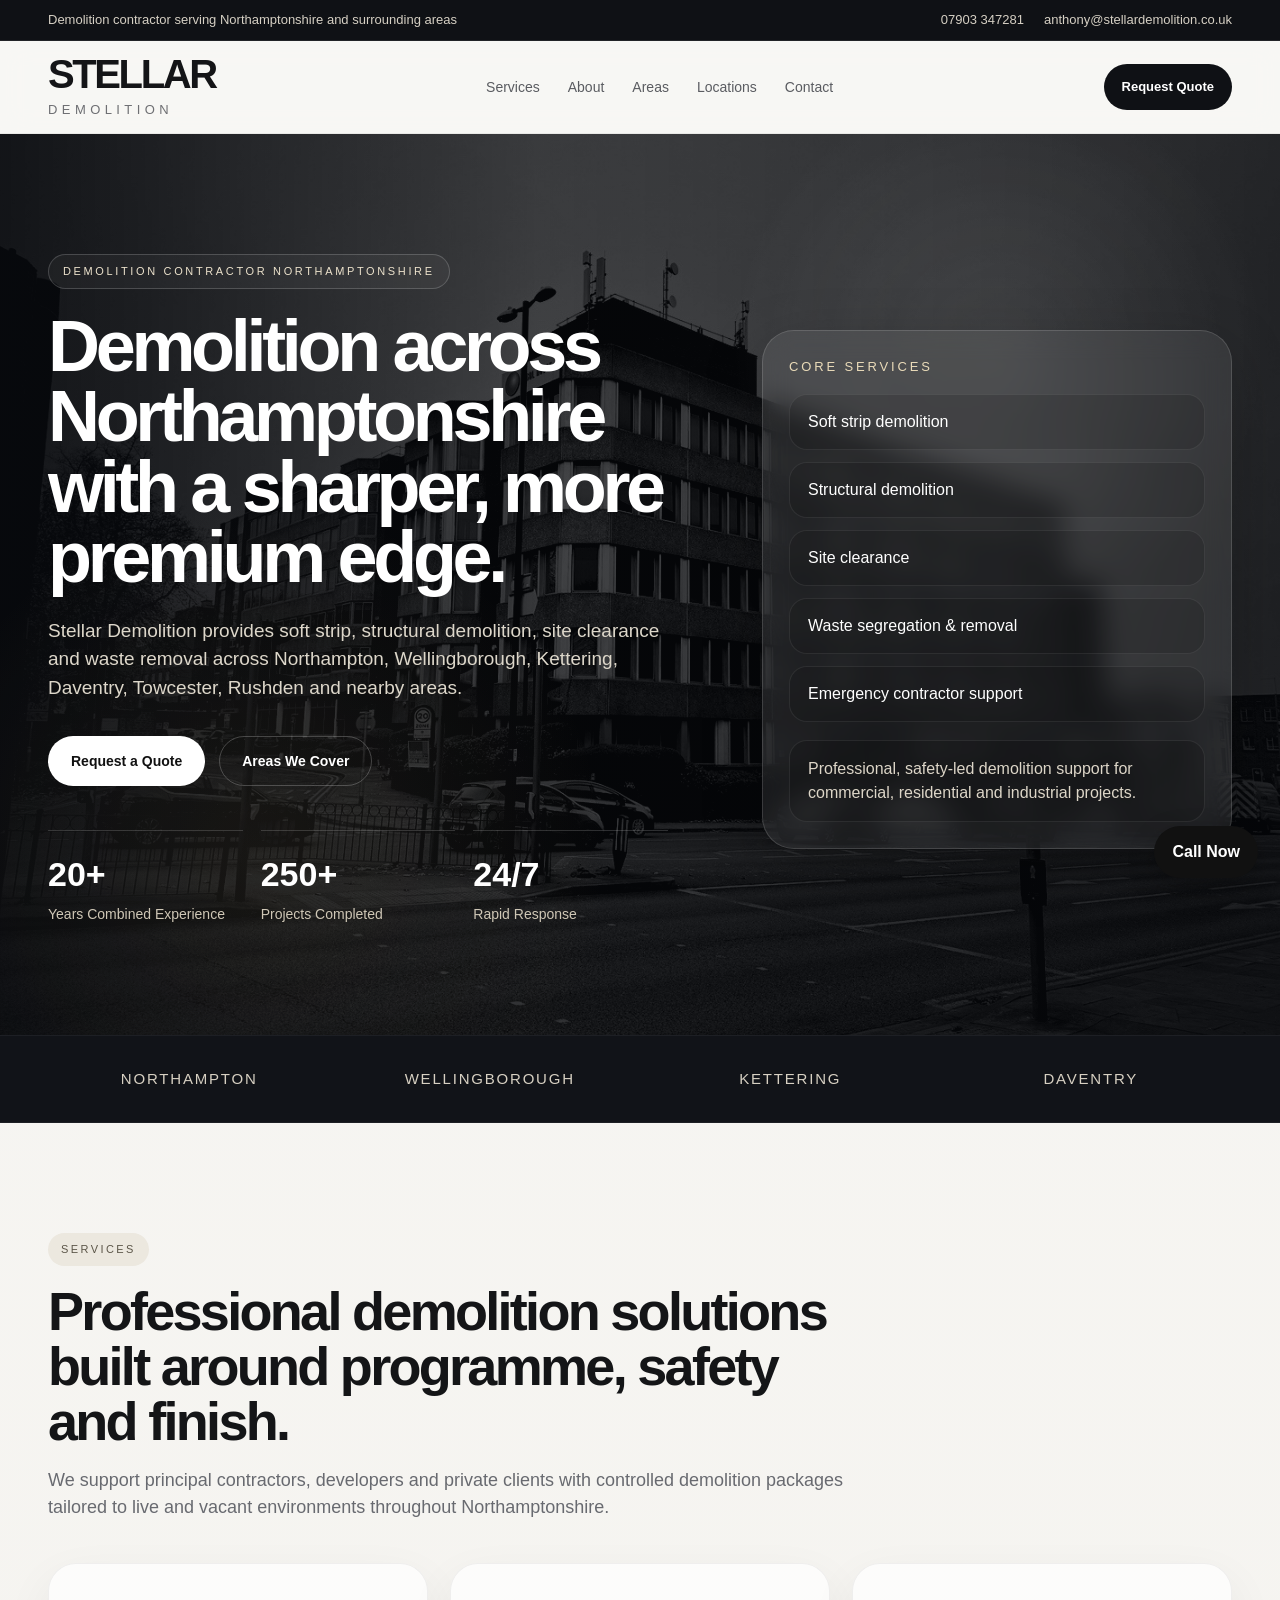
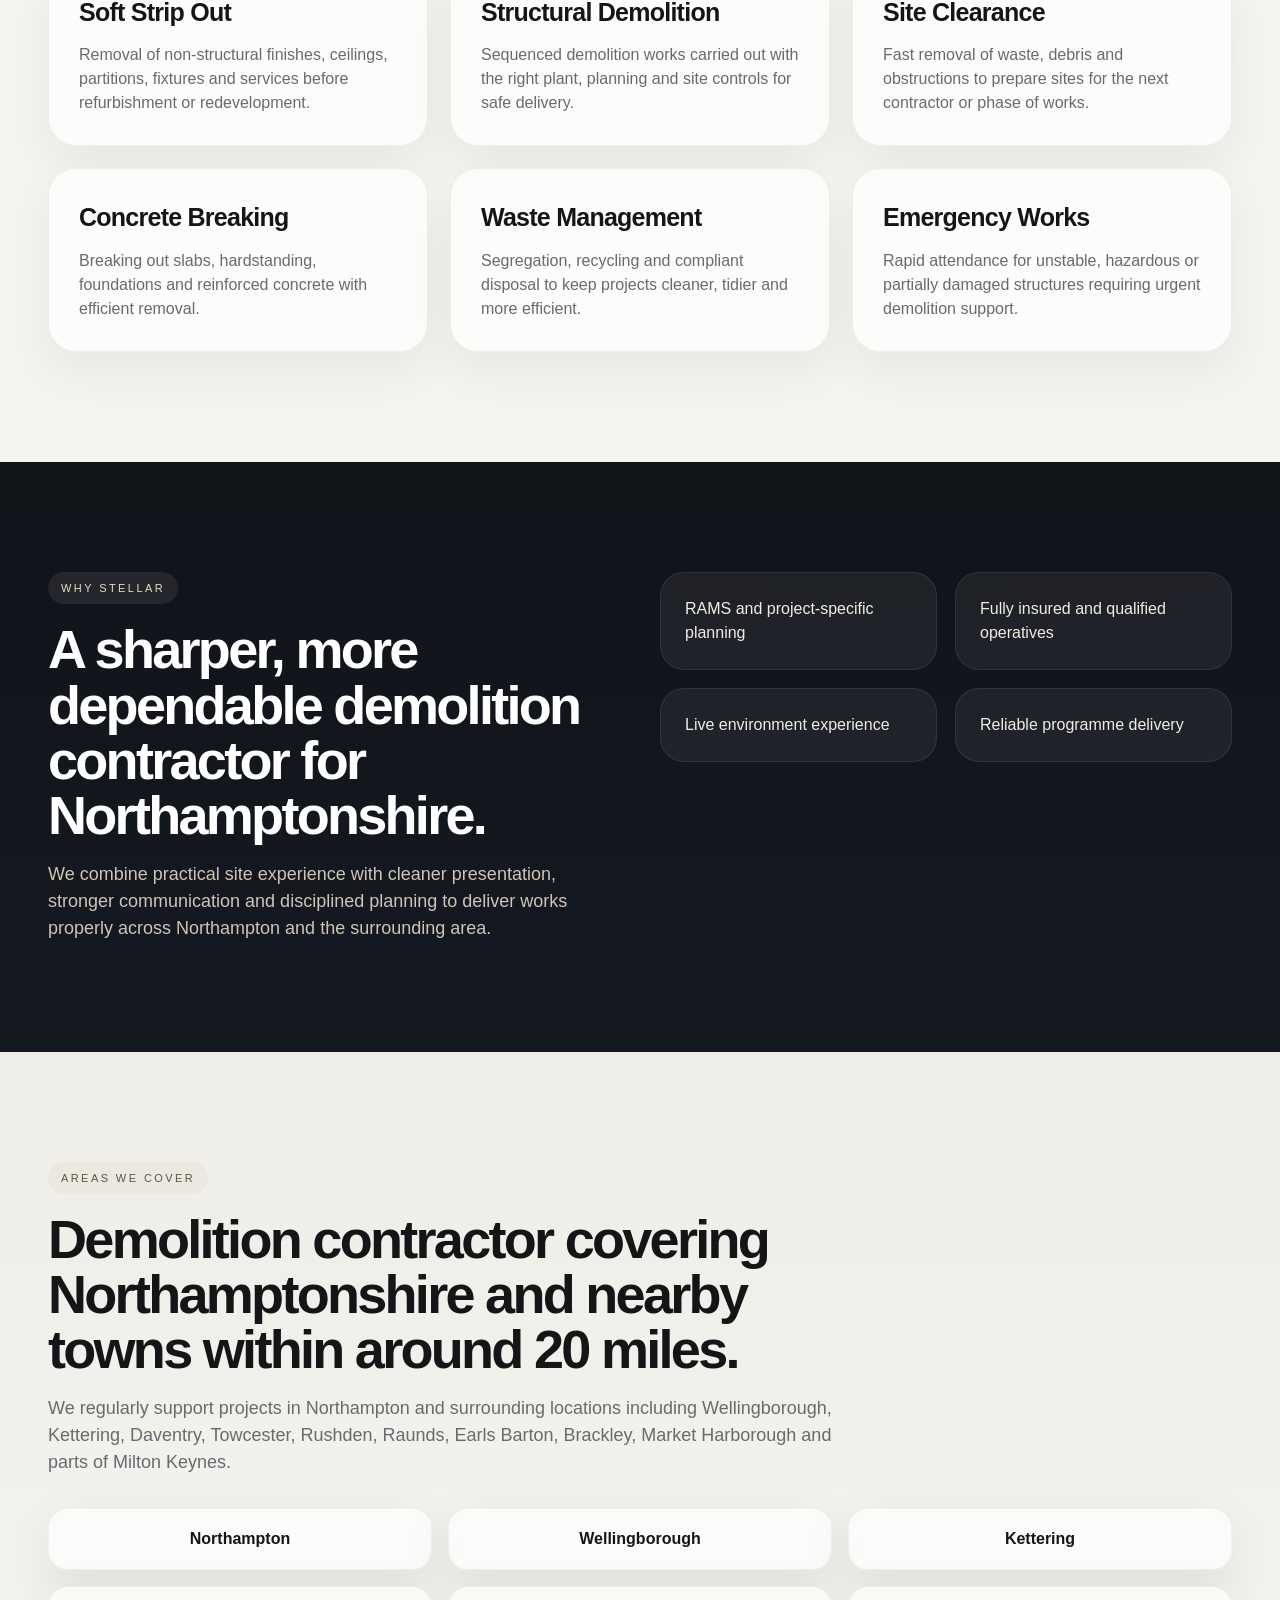
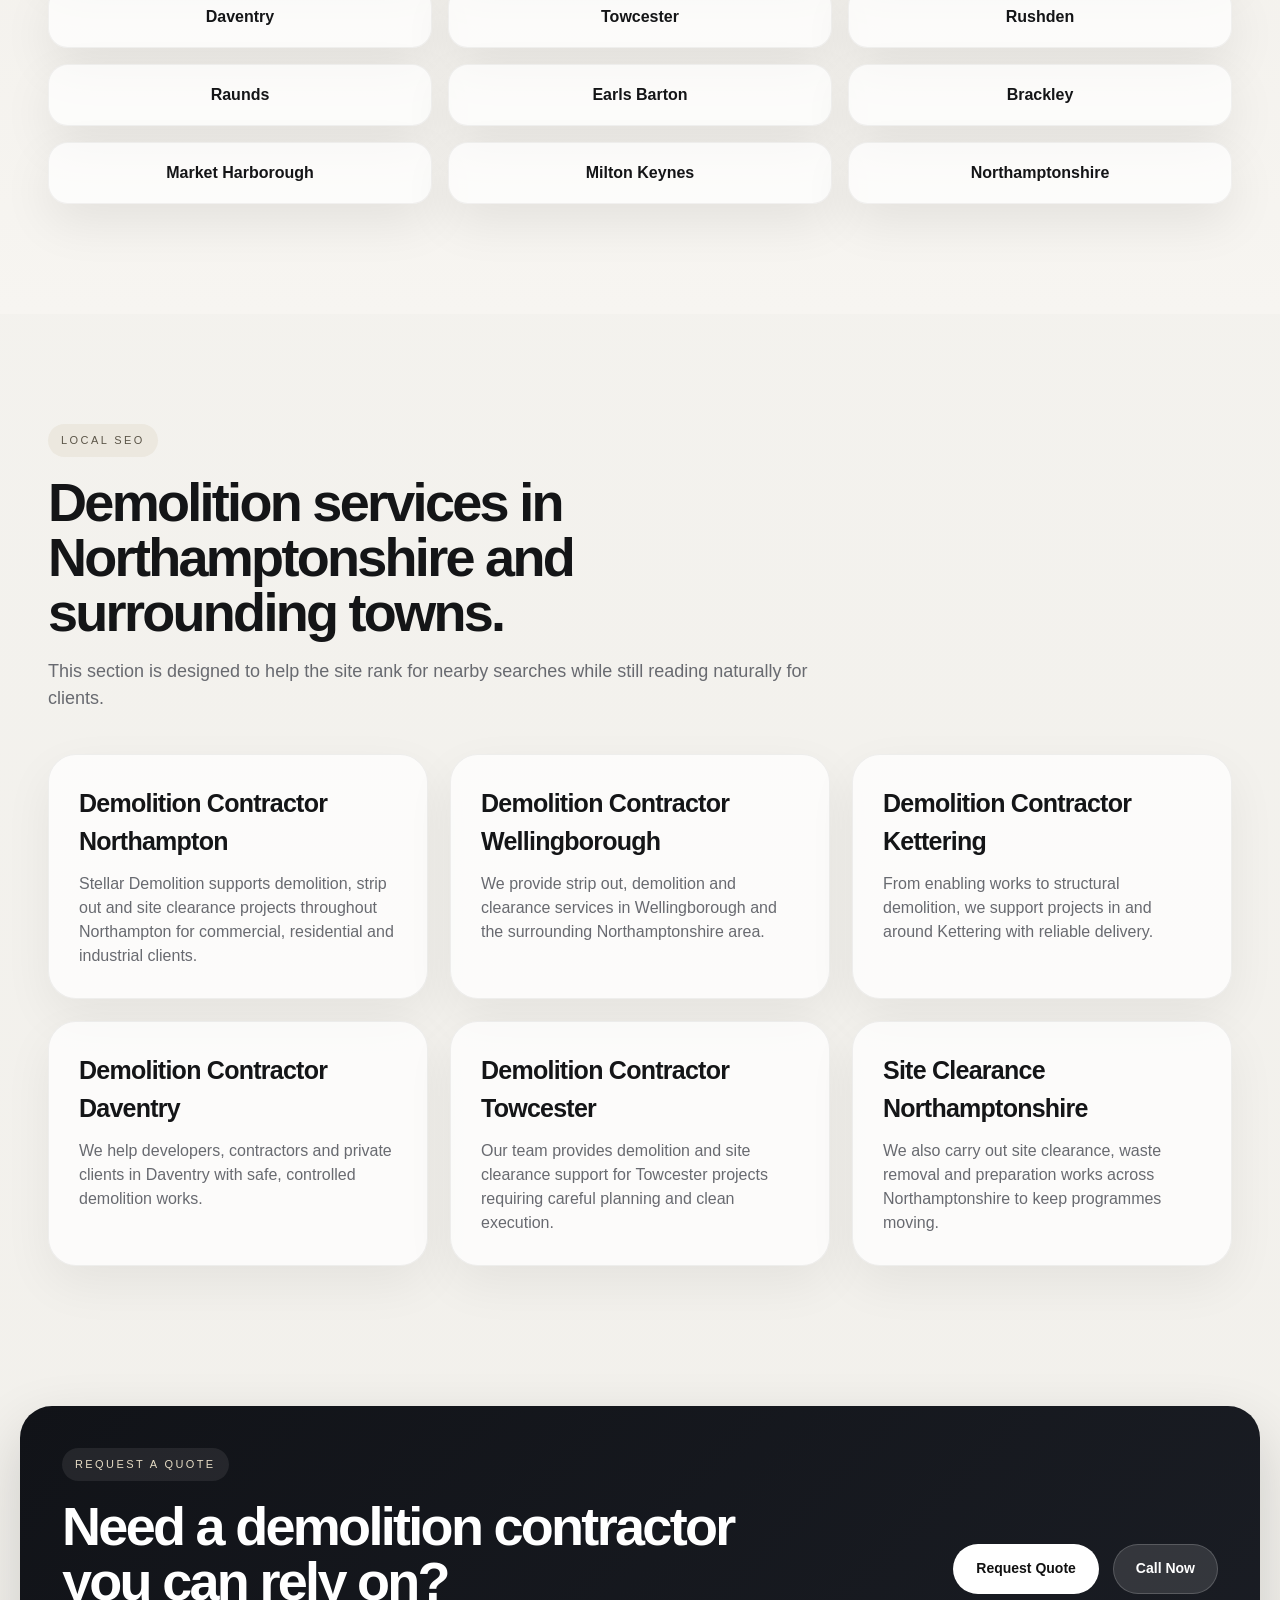
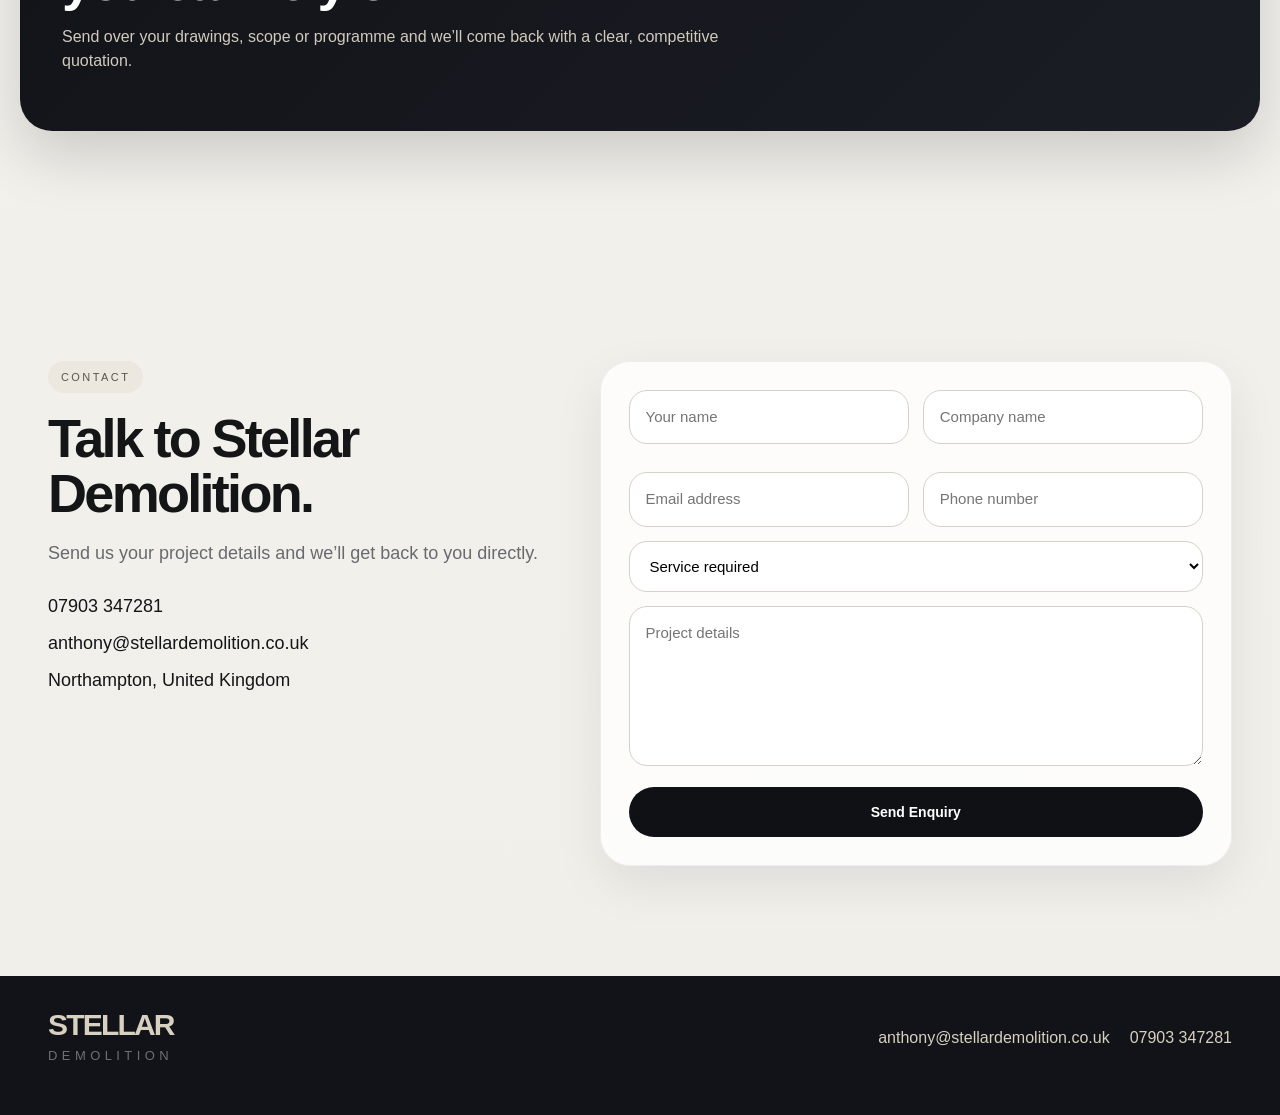
==== commit 4f2c71bc: "Add files via upload" ====
--- a/index.html
+++ b/index.html
@@ -6,7 +6,6 @@
   <title>Demolition Contractor Northamptonshire | Stellar Demolition</title>
   <meta name="description" content="Stellar Demolition is a demolition contractor serving Northamptonshire and locations within around 20 miles of Northampton, including Wellingborough, Kettering, Daventry, Towcester, Rushden and Milton Keynes." />
   <meta name="robots" content="index, follow" />
-  <meta name="keywords" content="demolition contractor Northamptonshire, demolition contractor Northampton, strip out contractor Northamptonshire, site clearance Northamptonshire, demolition Wellingborough, demolition Kettering, demolition Daventry, demolition Towcester, demolition Rushden, demolition Milton Keynes" />
   <meta property="og:title" content="Demolition Contractor Northamptonshire | Stellar Demolition" />
   <meta property="og:description" content="Soft strip, structural demolition, site clearance and waste removal across Northamptonshire and the surrounding 20 mile radius." />
   <meta property="og:type" content="website" />
@@ -14,37 +13,6 @@
   <meta name="theme-color" content="#0f1115" />
   <link rel="canonical" href="https://stellardemolition.co.uk/" />
   <link rel="stylesheet" href="styles.css" />
-  <script type="application/ld+json">
-  {
-    "@context":"https://schema.org",
-    "@type":"LocalBusiness",
-    "name":"Stellar Demolition",
-    "url":"https://stellardemolition.co.uk/",
-    "telephone":"+44 7903 347281",
-    "email":"anthony@stellardemolition.co.uk",
-    "address":{
-      "@type":"PostalAddress",
-      "addressLocality":"Northampton",
-      "addressRegion":"Northamptonshire",
-      "addressCountry":"GB"
-    },
-    "areaServed":[
-      "Northampton",
-      "Northamptonshire",
-      "Wellingborough",
-      "Kettering",
-      "Daventry",
-      "Towcester",
-      "Rushden",
-      "Milton Keynes",
-      "Brackley",
-      "Market Harborough",
-      "Raunds",
-      "Earls Barton"
-    ],
-    "description":"Demolition contractor serving Northamptonshire and nearby areas with soft strip, structural demolition, site clearance and waste removal."
-  }
-  </script>
 </head>
 <body>
   <div class="announcement">
@@ -75,11 +43,14 @@
   </header>
 
   <section class="hero">
+    <div class="hero-bg"></div>
+    <div class="hero-overlay"></div>
+    <div class="hero-vignette"></div>
     <div class="container hero-grid">
       <div class="hero-copy">
         <div class="eyebrow">Demolition Contractor Northamptonshire</div>
-        <h1>Demolition across Northamptonshire and the surrounding 20 mile radius.</h1>
-        <p>Stellar Demolition provides soft strip, structural demolition, site clearance and waste removal in Northampton, Wellingborough, Kettering, Daventry, Towcester, Rushden and nearby areas.</p>
+        <h1>Demolition across Northamptonshire with a sharper, more premium edge.</h1>
+        <p>Stellar Demolition provides soft strip, structural demolition, site clearance and waste removal across Northampton, Wellingborough, Kettering, Daventry, Towcester, Rushden and nearby areas.</p>
         <div class="actions">
           <a class="btn btn-primary" href="#contact">Request a Quote</a>
           <a class="btn btn-secondary" href="#seo-locations">Areas We Cover</a>
@@ -92,7 +63,7 @@
       </div>
 
       <div class="hero-panel">
-        <div class="panel-card glass-card">
+        <div class="glass-card">
           <div class="panel-label">Core Services</div>
           <div class="service-stack">
             <div>Soft strip demolition</div>
--- a/styles.css
+++ b/styles.css
@@ -27,12 +27,14 @@
 nav{display:flex;gap:28px;font-size:14px;color:#5a5c61}
 nav a:hover{color:#101114}
 .header-cta{min-height:46px;padding:0 18px;border-radius:999px;display:inline-flex;align-items:center;justify-content:center;background:var(--dark);color:#fff;font-size:13px;font-weight:700}
-.hero{position:relative;color:#fff;background:linear-gradient(100deg, rgba(13,15,19,.82) 0%, rgba(13,15,19,.52) 48%, rgba(13,15,19,.72) 100%),radial-gradient(circle at top right, rgba(196,166,107,.18), transparent 24%),url('https://images.unsplash.com/photo-1504307651254-35680f356dfd?auto=format&fit=crop&w=1800&q=80') center/cover no-repeat}
-.hero:before{content:"";position:absolute;inset:0;background:linear-gradient(180deg, rgba(255,255,255,.02), transparent 20%, rgba(0,0,0,.12))}
-.hero-grid{position:relative;z-index:1;display:grid;grid-template-columns:1.1fr .9fr;gap:44px;padding:120px 28px 110px;align-items:center}
+.hero{position:relative;overflow:hidden;color:#fff;min-height:760px;background:#0d1016}
+.hero-bg{position:absolute;inset:-2%;background:url('hero.jpg') center 38%/cover no-repeat;filter:grayscale(100%) contrast(112%) brightness(74%);transform:scale(1.04)}
+.hero-overlay{position:absolute;inset:0;background:linear-gradient(90deg, rgba(8,10,14,.88) 0%, rgba(8,10,14,.58) 42%, rgba(8,10,14,.70) 100%),linear-gradient(180deg, rgba(0,0,0,.15) 0%, rgba(0,0,0,.34) 100%)}
+.hero-vignette{position:absolute;inset:0;background:radial-gradient(circle at 78% 24%, rgba(255,255,255,.12), transparent 22%),radial-gradient(circle at 20% 80%, rgba(196,166,107,.12), transparent 28%);mix-blend-mode:screen;opacity:.72}
+.hero-grid{position:relative;z-index:2;display:grid;grid-template-columns:1.1fr .9fr;gap:44px;padding:120px 28px 110px;align-items:center}
 .hero-copy{max-width:720px}
 .eyebrow{display:inline-flex;border:1px solid rgba(255,255,255,.18);border-radius:999px;padding:8px 14px;font-size:11px;text-transform:uppercase;letter-spacing:.24em;color:#ece2cc;background:rgba(255,255,255,.04)}
-h1{margin:22px 0 0;font-size:72px;line-height:.98;letter-spacing:-.06em;font-weight:700;max-width:860px}
+h1{margin:22px 0 0;font-size:72px;line-height:.98;letter-spacing:-.06em;font-weight:700;max-width:860px;text-wrap:balance}
 .hero p{margin:24px 0 0;max-width:650px;color:#ddd7ca;font-size:19px}
 .actions{display:flex;gap:14px;flex-wrap:wrap;margin-top:34px}
 .hero-metrics{margin-top:44px;display:grid;grid-template-columns:repeat(3,1fr);gap:18px;max-width:620px}
@@ -63,7 +65,7 @@
 h2{margin:18px 0 0;font-size:54px;line-height:1.02;letter-spacing:-.05em;font-weight:700}
 .section-intro p{margin:18px 0 0;color:var(--muted);font-size:18px}
 .service-grid,.seo-grid{margin-top:42px;display:grid;grid-template-columns:repeat(3,1fr);gap:22px}
-.service-card,.seo-card{padding:30px;border-radius:28px;background:rgba(255,255,255,.72);border:1px solid rgba(20,21,23,.06);box-shadow:var(--shadow)}
+.service-card,.seo-card{padding:30px;border-radius:28px;background:rgba(255,255,255,.72);border:1px solid rgba(20,21,23,.06);box-shadow:0 18px 50px rgba(0,0,0,.06)}
 .service-card h3,.seo-card h3{margin:0;font-size:25px;letter-spacing:-.03em}
 .service-card p,.seo-card p{margin:12px 0 0;color:var(--muted)}
 .dark-section{background:linear-gradient(180deg,#101318 0%, #151922 100%);color:#fff}
@@ -91,4 +93,4 @@
 .footer-links{display:flex;gap:20px}
 .floating-call{position:fixed;right:22px;bottom:22px;min-height:52px;padding:0 18px;border-radius:999px;display:inline-flex;align-items:center;justify-content:center;background:#111;color:#fff;font-weight:700;box-shadow:0 10px 28px rgba(0,0,0,.24);z-index:1200}
 @media (max-width:1100px){.hero-grid,.split,.cta-box,.contact-layout{grid-template-columns:1fr}.service-grid,.seo-grid{grid-template-columns:1fr 1fr}.value-grid{grid-template-columns:1fr 1fr}.cta-actions{justify-content:flex-start}}
-@media (max-width:760px){.announcement-inner,.header-inner,.footer-inner{flex-direction:column;align-items:flex-start}nav{display:none}h1{font-size:48px}h2{font-size:38px}.hero-metrics,.trust-grid,.service-grid,.project-grid,.form-grid,.area-grid,.value-grid,.seo-grid{grid-template-columns:1fr}.brand-title{font-size:34px}}
+@media (max-width:760px){.announcement-inner,.header-inner,.footer-inner{flex-direction:column;align-items:flex-start}nav{display:none}h1{font-size:48px}h2{font-size:38px}.hero-metrics,.trust-grid,.service-grid,.form-grid,.area-grid,.value-grid,.seo-grid{grid-template-columns:1fr}.brand-title{font-size:34px}.hero{min-height:640px}.hero-bg{background-position:center 34%}}
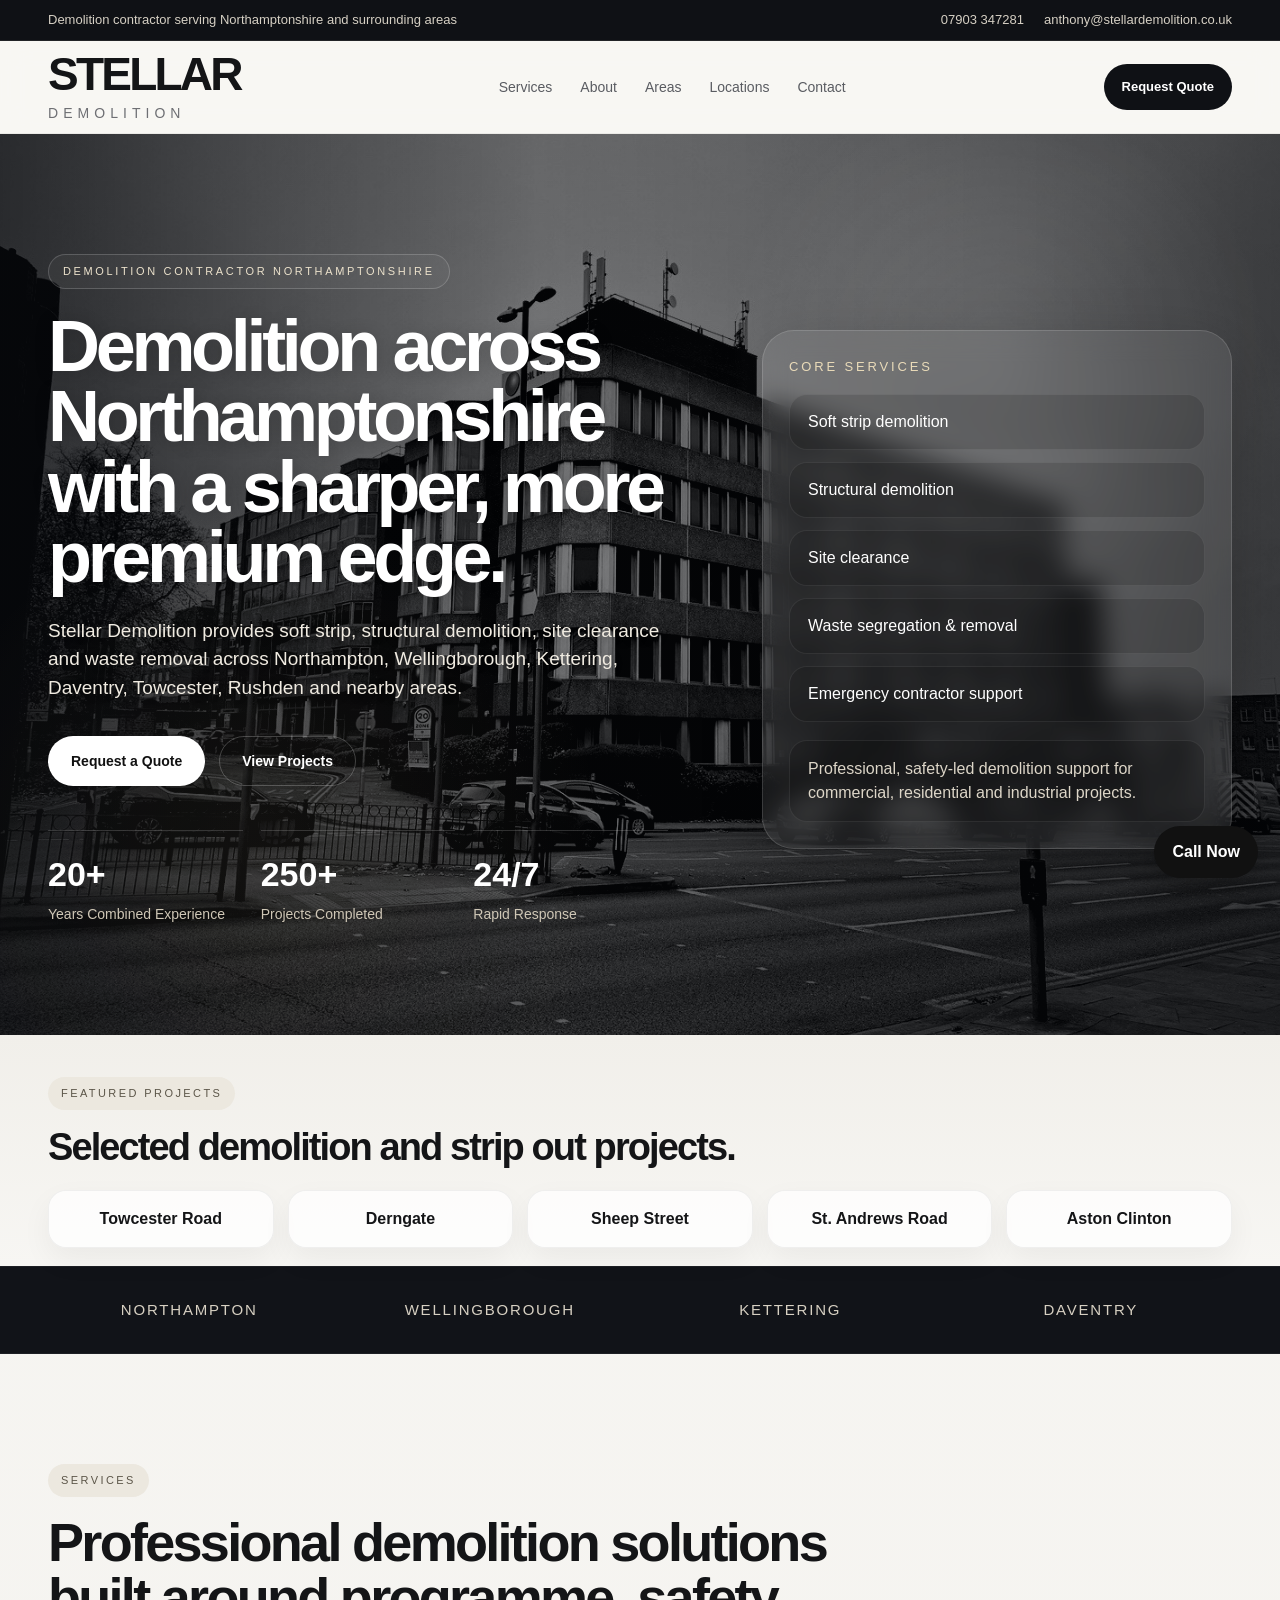
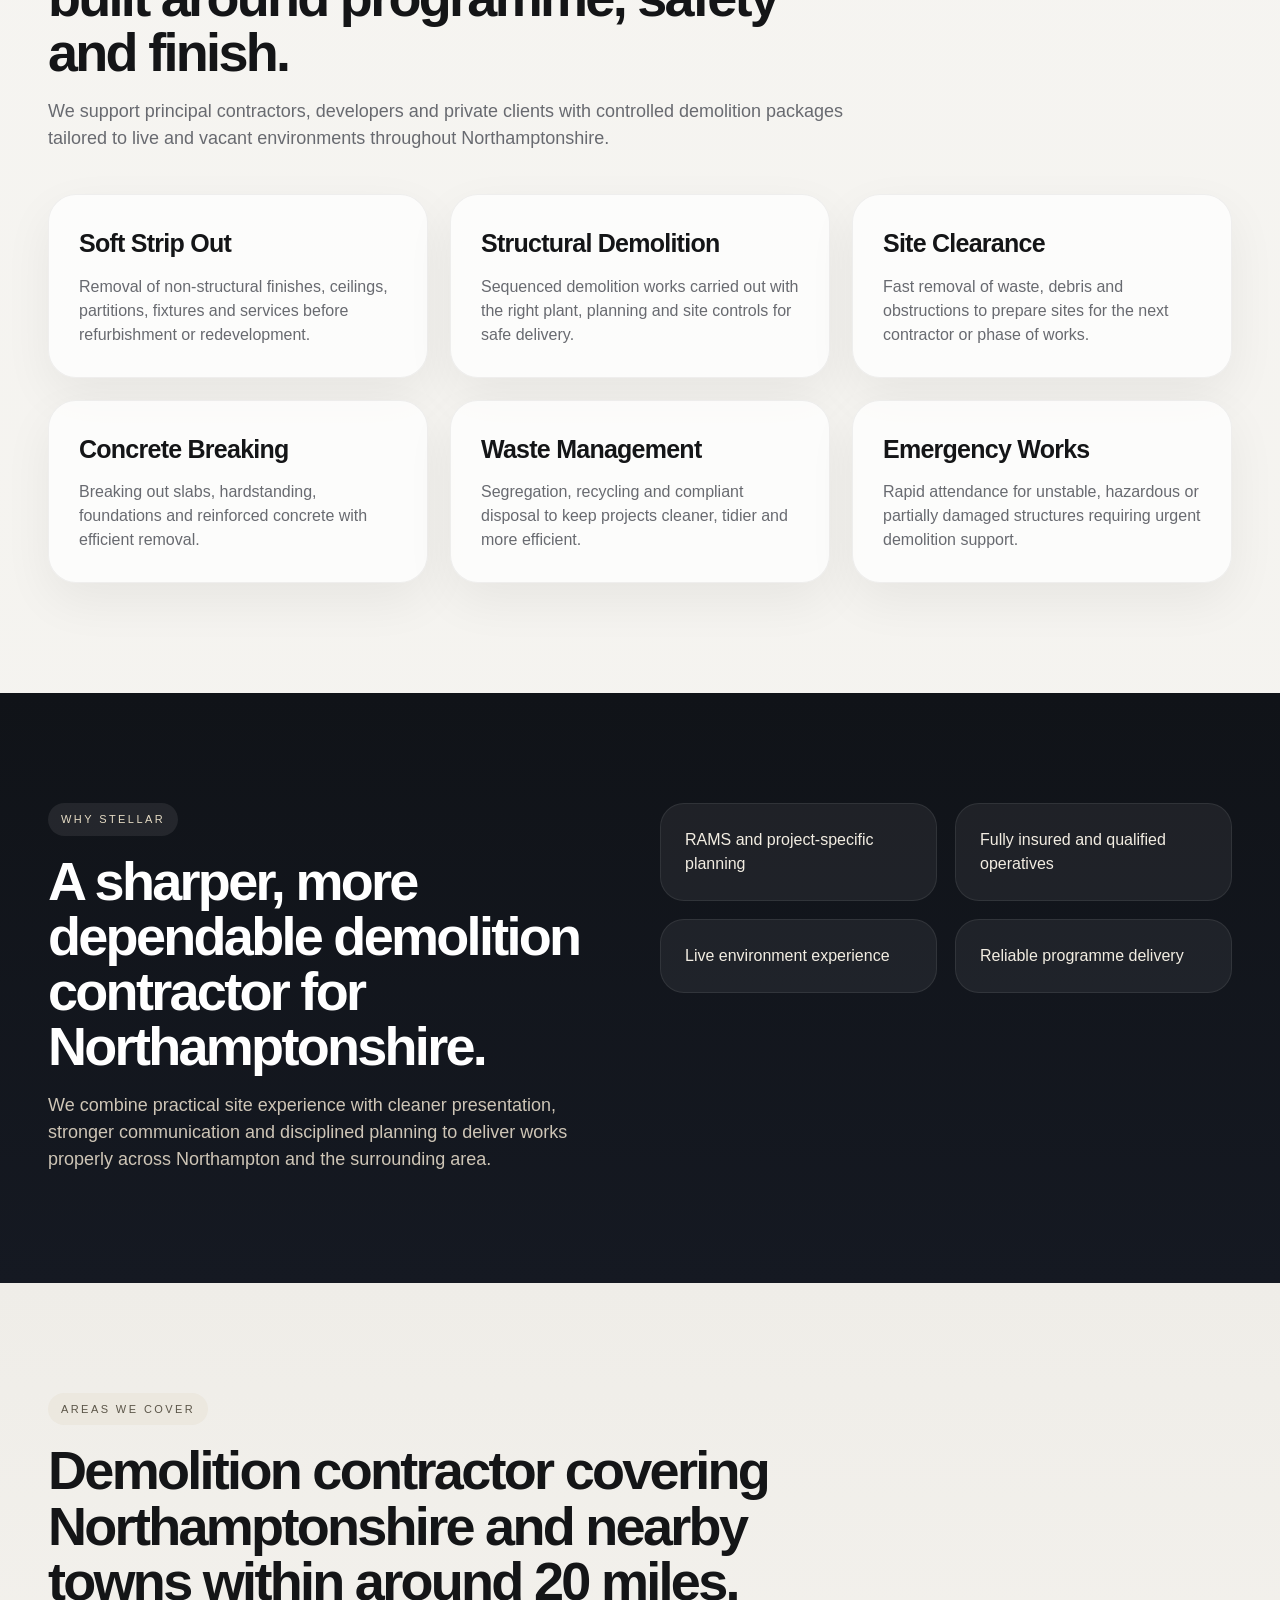
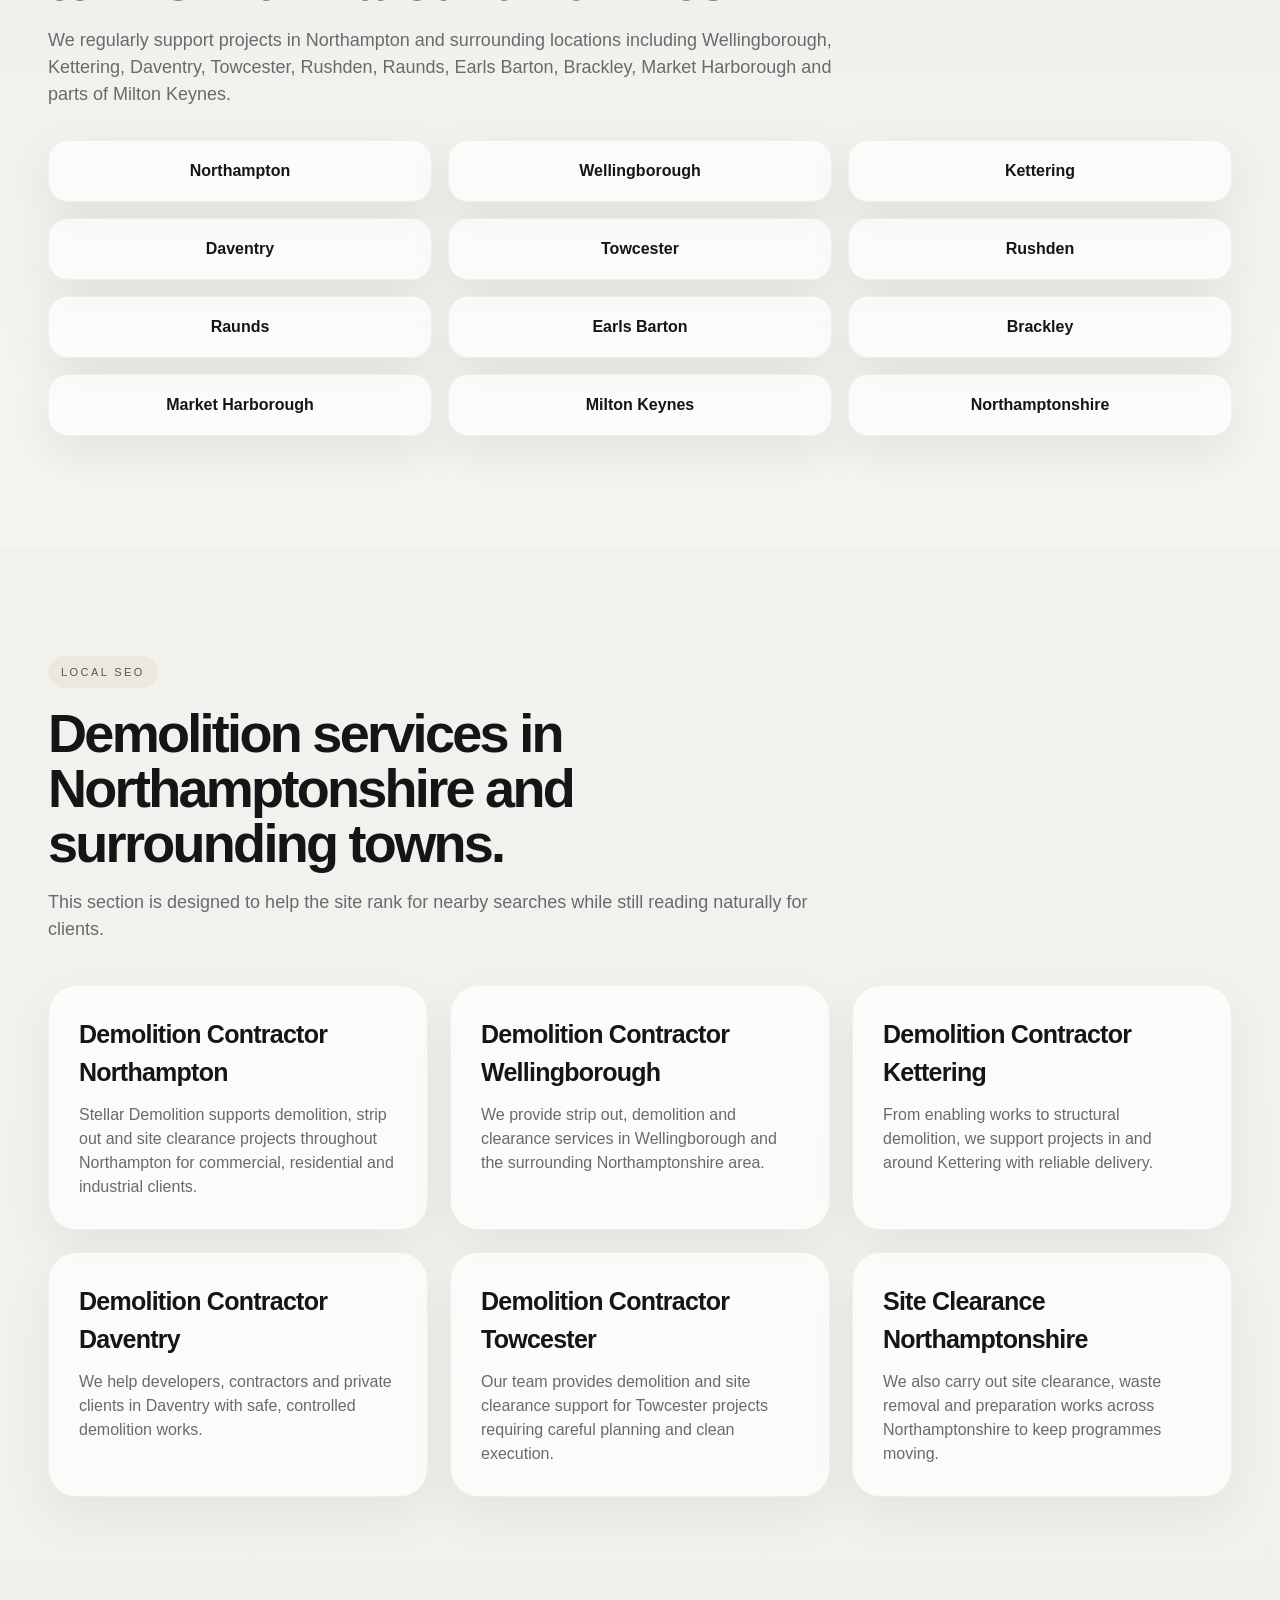
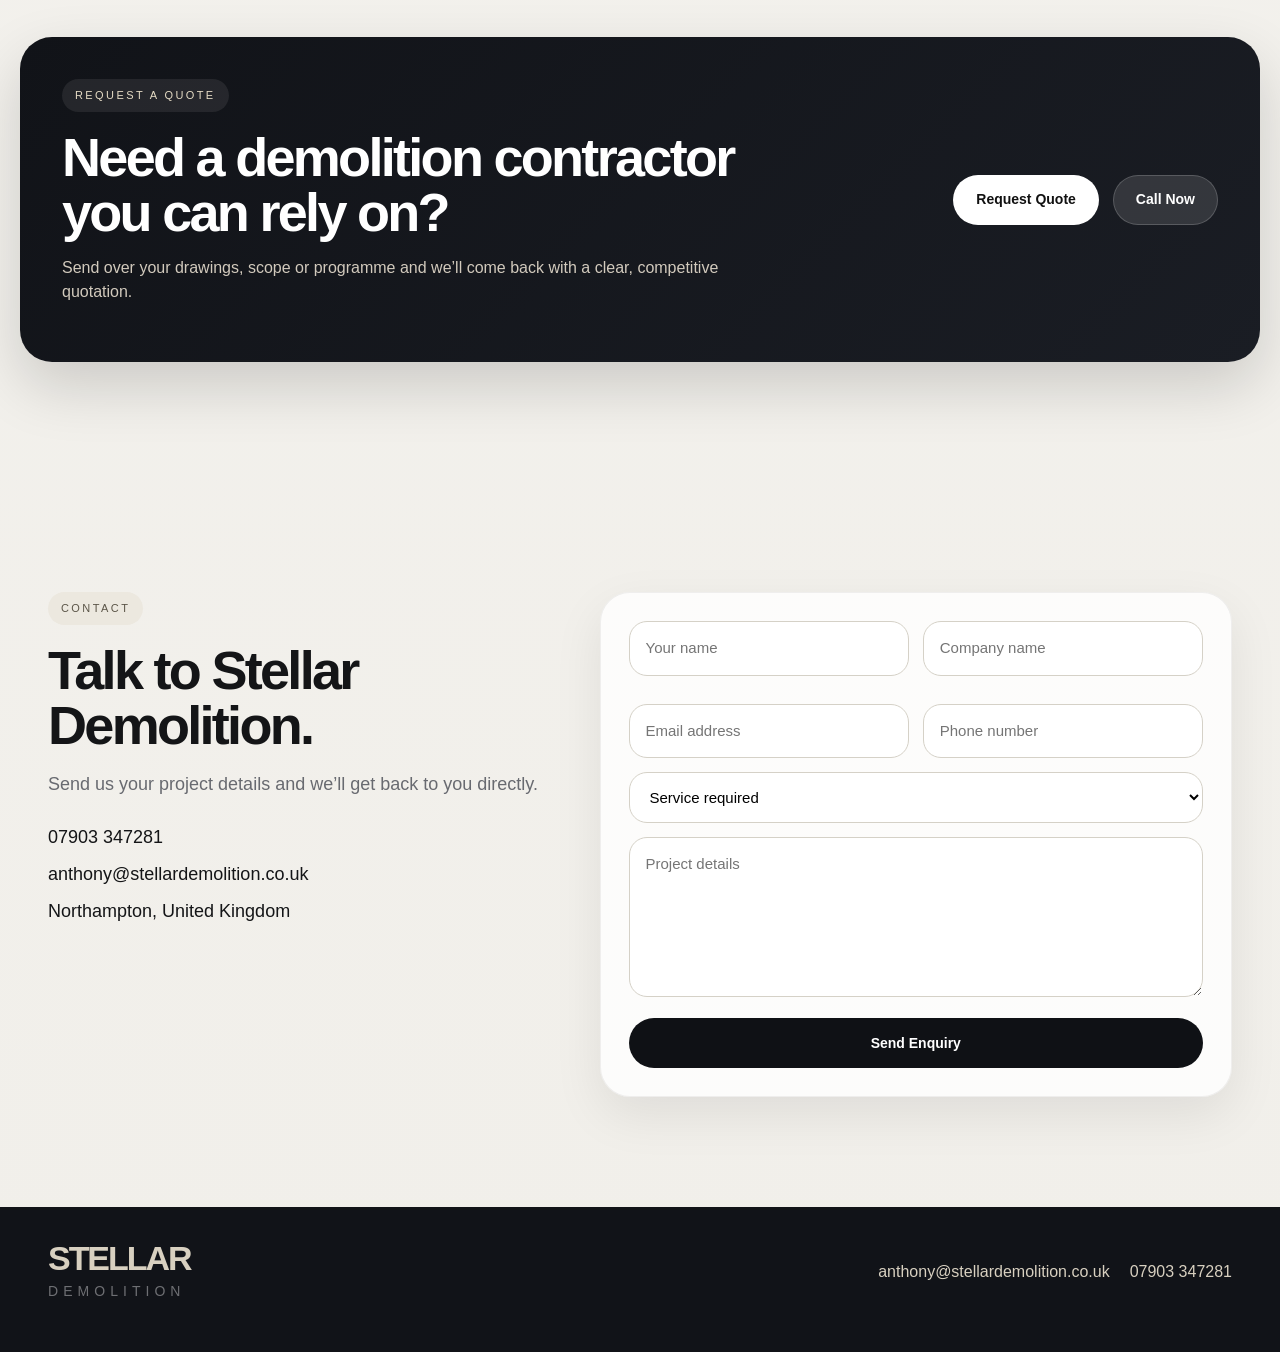
==== commit f4a457e0: "Add files via upload" ====
--- a/index.html
+++ b/index.html
@@ -53,7 +53,7 @@
         <p>Stellar Demolition provides soft strip, structural demolition, site clearance and waste removal across Northampton, Wellingborough, Kettering, Daventry, Towcester, Rushden and nearby areas.</p>
         <div class="actions">
           <a class="btn btn-primary" href="#contact">Request a Quote</a>
-          <a class="btn btn-secondary" href="#seo-locations">Areas We Cover</a>
+          <a class="btn btn-secondary" href="projects.html">View Projects</a>
         </div>
         <div class="hero-metrics">
           <div class="metric"><strong>20+</strong><span>Years Combined Experience</span></div>
@@ -78,7 +78,24 @@
     </div>
   </section>
 
-  <section class="trust-strip">
+  
+  <section class="featured-projects-strip">
+    <div class="container">
+      <div class="section-intro compact">
+        <div class="section-tag">Featured Projects</div>
+        <h2>Selected demolition and strip out projects.</h2>
+      </div>
+      <div class="featured-project-links">
+        <a href="towcester-road.html">Towcester Road</a>
+        <a href="derngate.html">Derngate</a>
+        <a href="sheep-street.html">Sheep Street</a>
+        <a href="st-andrews-road.html">St. Andrews Road</a>
+        <a href="aston-clinton.html">Aston Clinton</a>
+      </div>
+    </div>
+  </section>
+
+<section class="trust-strip">
     <div class="container trust-grid">
       <div>Northampton</div>
       <div>Wellingborough</div>
--- a/styles.css
+++ b/styles.css
@@ -19,23 +19,23 @@
 .announcement{background:var(--dark);color:#d6d0c4;font-size:13px;border-bottom:1px solid rgba(255,255,255,.08)}
 .announcement-inner{min-height:40px;display:flex;align-items:center;justify-content:space-between;gap:16px}
 .announcement-links{display:flex;gap:20px}
-.header{position:sticky;top:0;z-index:1000;background:rgba(248,247,244,.88);backdrop-filter:blur(14px);border-bottom:1px solid rgba(20,21,23,.06)}
+.header{position:sticky;top:0;z-index:1000;background:rgba(248,247,244,.92);backdrop-filter:blur(14px);border-bottom:1px solid rgba(20,21,23,.06)}
 .header-inner{min-height:92px;display:flex;align-items:center;justify-content:space-between;gap:24px}
-.brand-title{font-size:40px;line-height:1;font-weight:700;letter-spacing:-.06em}
-.brand-title.small{font-size:30px}
-.brand-sub{margin-top:6px;font-size:13px;letter-spacing:.34em;color:#6e6f73}
+.brand-title{font-size:46px;line-height:1;font-weight:700;letter-spacing:-.06em}
+.brand-title.small{font-size:34px}
+.brand-sub{margin-top:6px;font-size:14px;letter-spacing:.36em;color:#6e6f73}
 nav{display:flex;gap:28px;font-size:14px;color:#5a5c61}
 nav a:hover{color:#101114}
 .header-cta{min-height:46px;padding:0 18px;border-radius:999px;display:inline-flex;align-items:center;justify-content:center;background:var(--dark);color:#fff;font-size:13px;font-weight:700}
 .hero{position:relative;overflow:hidden;color:#fff;min-height:760px;background:#0d1016}
-.hero-bg{position:absolute;inset:-2%;background:url('hero.jpg') center 38%/cover no-repeat;filter:grayscale(100%) contrast(112%) brightness(74%);transform:scale(1.04)}
-.hero-overlay{position:absolute;inset:0;background:linear-gradient(90deg, rgba(8,10,14,.88) 0%, rgba(8,10,14,.58) 42%, rgba(8,10,14,.70) 100%),linear-gradient(180deg, rgba(0,0,0,.15) 0%, rgba(0,0,0,.34) 100%)}
-.hero-vignette{position:absolute;inset:0;background:radial-gradient(circle at 78% 24%, rgba(255,255,255,.12), transparent 22%),radial-gradient(circle at 20% 80%, rgba(196,166,107,.12), transparent 28%);mix-blend-mode:screen;opacity:.72}
+.hero-bg{position:absolute;inset:-2%;background:url('hero.jpg') center 38%/cover no-repeat;filter:grayscale(100%) contrast(108%) brightness(90%);transform:scale(1.04)}
+.hero-overlay{position:absolute;inset:0;background:linear-gradient(90deg, rgba(8,10,14,.72) 0%, rgba(8,10,14,.40) 42%, rgba(8,10,14,.56) 100%),linear-gradient(180deg, rgba(0,0,0,.08) 0%, rgba(0,0,0,.22) 100%)}
+.hero-vignette{position:absolute;inset:0;background:radial-gradient(circle at 78% 24%, rgba(255,255,255,.18), transparent 22%),radial-gradient(circle at 20% 80%, rgba(196,166,107,.10), transparent 28%);mix-blend-mode:screen;opacity:.62}
 .hero-grid{position:relative;z-index:2;display:grid;grid-template-columns:1.1fr .9fr;gap:44px;padding:120px 28px 110px;align-items:center}
 .hero-copy{max-width:720px}
 .eyebrow{display:inline-flex;border:1px solid rgba(255,255,255,.18);border-radius:999px;padding:8px 14px;font-size:11px;text-transform:uppercase;letter-spacing:.24em;color:#ece2cc;background:rgba(255,255,255,.04)}
-h1{margin:22px 0 0;font-size:72px;line-height:.98;letter-spacing:-.06em;font-weight:700;max-width:860px;text-wrap:balance}
-.hero p{margin:24px 0 0;max-width:650px;color:#ddd7ca;font-size:19px}
+h1{margin:22px 0 0;font-size:72px;line-height:.98;letter-spacing:-.06em;font-weight:700;max-width:860px;text-wrap:balance;text-shadow:0 2px 18px rgba(0,0,0,.20)}
+.hero p{margin:24px 0 0;max-width:650px;color:#f0ebe1;font-size:19px;text-shadow:0 2px 14px rgba(0,0,0,.18)}
 .actions{display:flex;gap:14px;flex-wrap:wrap;margin-top:34px}
 .hero-metrics{margin-top:44px;display:grid;grid-template-columns:repeat(3,1fr);gap:18px;max-width:620px}
 .metric{padding-top:18px;border-top:1px solid rgba(255,255,255,.16)}
@@ -93,4 +93,246 @@
 .footer-links{display:flex;gap:20px}
 .floating-call{position:fixed;right:22px;bottom:22px;min-height:52px;padding:0 18px;border-radius:999px;display:inline-flex;align-items:center;justify-content:center;background:#111;color:#fff;font-weight:700;box-shadow:0 10px 28px rgba(0,0,0,.24);z-index:1200}
 @media (max-width:1100px){.hero-grid,.split,.cta-box,.contact-layout{grid-template-columns:1fr}.service-grid,.seo-grid{grid-template-columns:1fr 1fr}.value-grid{grid-template-columns:1fr 1fr}.cta-actions{justify-content:flex-start}}
-@media (max-width:760px){.announcement-inner,.header-inner,.footer-inner{flex-direction:column;align-items:flex-start}nav{display:none}h1{font-size:48px}h2{font-size:38px}.hero-metrics,.trust-grid,.service-grid,.form-grid,.area-grid,.value-grid,.seo-grid{grid-template-columns:1fr}.brand-title{font-size:34px}.hero{min-height:640px}.hero-bg{background-position:center 34%}}
+@media (max-width:760px){.announcement-inner,.header-inner,.footer-inner{flex-direction:column;align-items:flex-start}nav{display:none}h1{font-size:48px}h2{font-size:38px}.hero-metrics,.trust-grid,.service-grid,.form-grid,.area-grid,.value-grid,.seo-grid{grid-template-columns:1fr}.brand-title{font-size:38px}.hero{min-height:640px}.hero-bg{background-position:center 34%}}
+
+
+.featured-projects-strip{
+  padding:42px 0 18px;
+  background:linear-gradient(180deg,#f1efea 0%, #f7f6f3 100%);
+}
+.section-intro.compact h2{
+  font-size:38px;
+}
+.featured-project-links{
+  margin-top:24px;
+  display:grid;
+  grid-template-columns:repeat(5,1fr);
+  gap:14px;
+}
+.featured-project-links a{
+  padding:16px 18px;
+  border-radius:18px;
+  background:rgba(255,255,255,.75);
+  border:1px solid rgba(20,21,23,.06);
+  box-shadow:0 12px 30px rgba(0,0,0,.05);
+  text-align:center;
+  font-weight:700;
+}
+.featured-project-links a:hover{
+  transform:translateY(-1px);
+}
+
+.projects-hero{
+  padding:90px 0 36px;
+  background:linear-gradient(180deg,#f7f6f3 0%, #ece8df 100%);
+  border-bottom:1px solid rgba(20,21,23,.06);
+}
+.projects-intro{
+  max-width:900px;
+}
+.projects-title{
+  color:var(--text);
+  font-size:64px;
+  line-height:1;
+  margin:18px 0 0;
+}
+.projects-page{
+  padding-top:64px;
+}
+.projects-list{
+  display:grid;
+  gap:24px;
+}
+.project-detail-card{
+  padding:34px;
+  border-radius:28px;
+  background:rgba(255,255,255,.82);
+  border:1px solid rgba(20,21,23,.06);
+  box-shadow:0 18px 50px rgba(0,0,0,.06);
+}
+.project-detail-head{
+  display:flex;
+  align-items:flex-start;
+  justify-content:space-between;
+  gap:18px;
+}
+.project-kicker{
+  font-size:11px;
+  letter-spacing:.24em;
+  text-transform:uppercase;
+  color:#8a7e66;
+  margin-bottom:10px;
+}
+.project-detail-card h2{
+  margin:0;
+  font-size:40px;
+}
+.project-badge{
+  padding:10px 14px;
+  border-radius:999px;
+  background:#ece8df;
+  color:#5b5548;
+  font-size:12px;
+  letter-spacing:.14em;
+  text-transform:uppercase;
+  white-space:nowrap;
+}
+.project-detail-copy{
+  margin:16px 0 0;
+  max-width:900px;
+  font-size:18px;
+  color:var(--muted);
+}
+
+@media (max-width: 1100px){
+  .featured-project-links{
+    grid-template-columns:repeat(2,1fr);
+  }
+}
+@media (max-width: 760px){
+  .featured-project-links{
+    grid-template-columns:1fr;
+  }
+  .projects-title{
+    font-size:46px;
+  }
+  .project-detail-head{
+    flex-direction:column;
+  }
+  .project-detail-card h2{
+    font-size:32px;
+  }
+}
+
+
+.case-study-grid{
+  display:grid;
+  grid-template-columns:repeat(3,1fr);
+  gap:22px;
+}
+.case-study-card{
+  display:block;
+  padding:30px;
+  border-radius:28px;
+  background:rgba(255,255,255,.82);
+  border:1px solid rgba(20,21,23,.06);
+  box-shadow:0 18px 50px rgba(0,0,0,.06);
+}
+.case-study-card h2{
+  margin:8px 0 0;
+  font-size:34px;
+  line-height:1.02;
+}
+.case-study-card p{
+  margin:14px 0 0;
+  color:var(--muted);
+  font-size:17px;
+}
+.case-study-number{
+  font-size:12px;
+  letter-spacing:.24em;
+  text-transform:uppercase;
+  color:#8a7e66;
+}
+.case-study-link{
+  display:inline-block;
+  margin-top:18px;
+  font-weight:700;
+}
+
+.case-hero{
+  padding:96px 0 38px;
+  background:linear-gradient(180deg,#f7f6f3 0%, #ece8df 100%);
+  border-bottom:1px solid rgba(20,21,23,.06);
+}
+.case-hero-inner{
+  max-width:860px;
+}
+.case-study-layout{
+  display:grid;
+  grid-template-columns:1.2fr .8fr;
+  gap:26px;
+  align-items:start;
+}
+.case-section{
+  padding:30px;
+  border-radius:28px;
+  background:rgba(255,255,255,.82);
+  border:1px solid rgba(20,21,23,.06);
+  box-shadow:0 18px 50px rgba(0,0,0,.06);
+  margin-bottom:22px;
+}
+.case-section h2{
+  font-size:34px;
+  margin:0 0 12px;
+}
+.case-section p{
+  margin:0;
+  color:var(--muted);
+  font-size:18px;
+}
+.case-list{
+  margin:0;
+  padding-left:20px;
+  color:var(--muted);
+  font-size:18px;
+}
+.case-list li + li{
+  margin-top:10px;
+}
+.case-sidebar{
+  display:grid;
+  gap:22px;
+}
+.case-info-card{
+  padding:28px;
+  border-radius:28px;
+  background:rgba(255,255,255,.82);
+  border:1px solid rgba(20,21,23,.06);
+  box-shadow:0 18px 50px rgba(0,0,0,.06);
+}
+.case-info-row{
+  display:flex;
+  justify-content:space-between;
+  gap:18px;
+  padding:12px 0;
+  border-bottom:1px solid rgba(20,21,23,.08);
+}
+.case-info-row:last-child{
+  border-bottom:none;
+}
+.case-info-row span{
+  color:var(--muted);
+}
+.case-info-card h3{
+  margin:0 0 10px;
+  font-size:26px;
+}
+.case-info-card p{
+  margin:0 0 18px;
+  color:var(--muted);
+}
+.case-btn{
+  width:100%;
+}
+
+@media (max-width: 1100px){
+  .case-study-grid,
+  .case-study-layout{
+    grid-template-columns:1fr 1fr;
+  }
+  .case-study-layout{
+    grid-template-columns:1fr;
+  }
+}
+@media (max-width: 760px){
+  .case-study-grid{
+    grid-template-columns:1fr;
+  }
+  .case-study-card h2{
+    font-size:28px;
+  }
+  .case-section h2{
+    font-size:28px;
+  }
+}
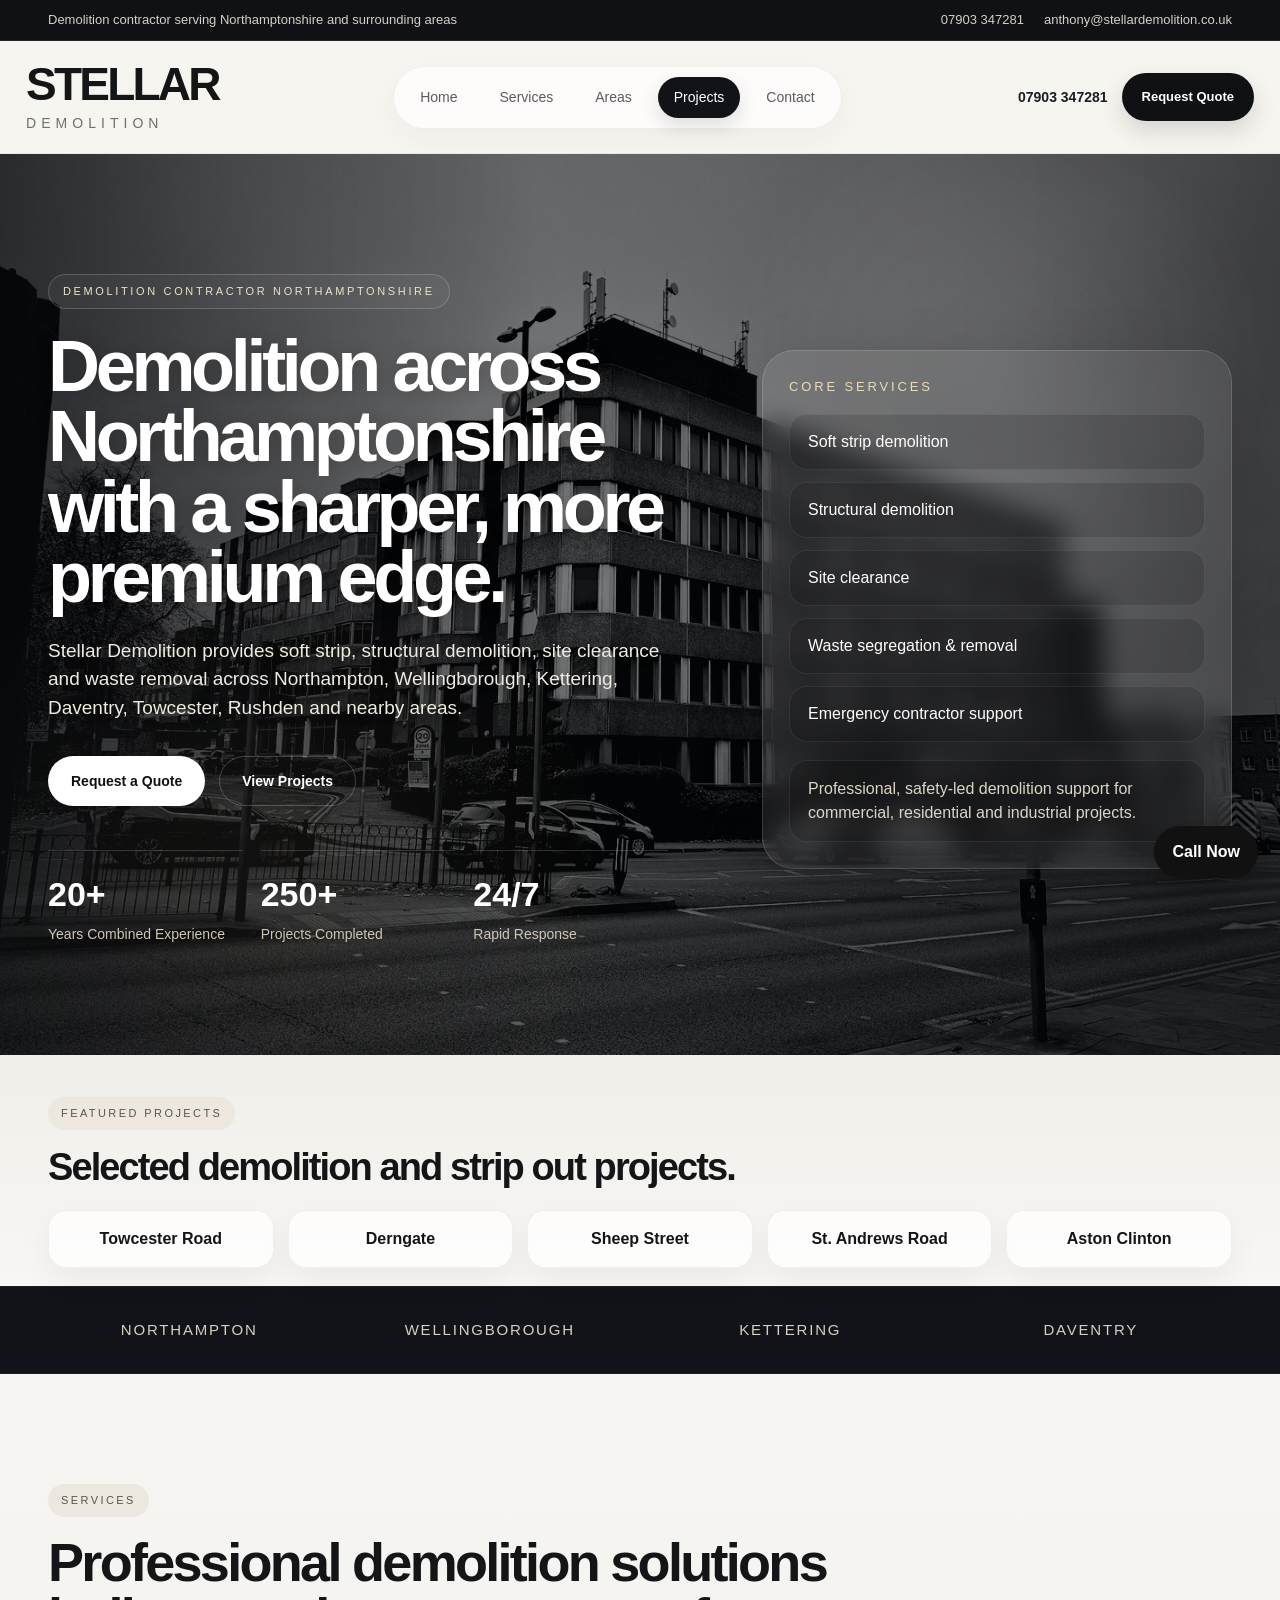
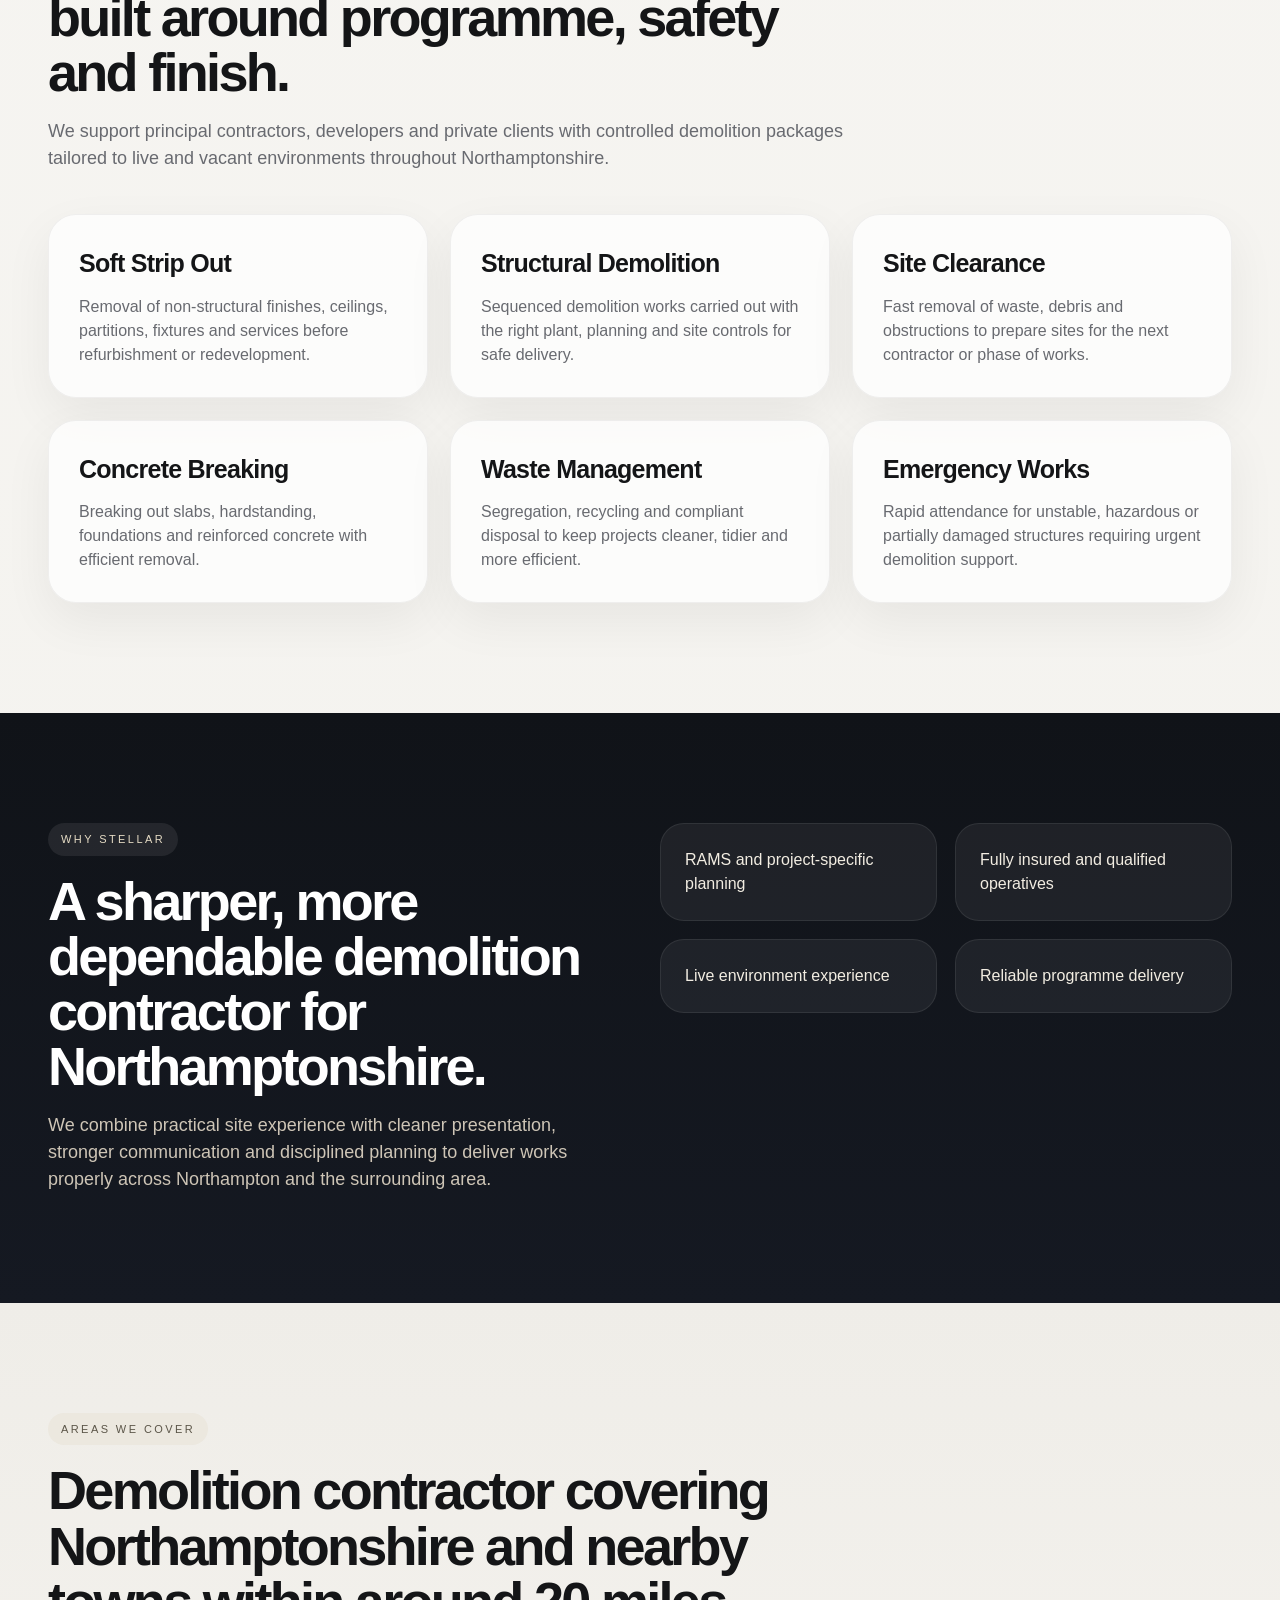
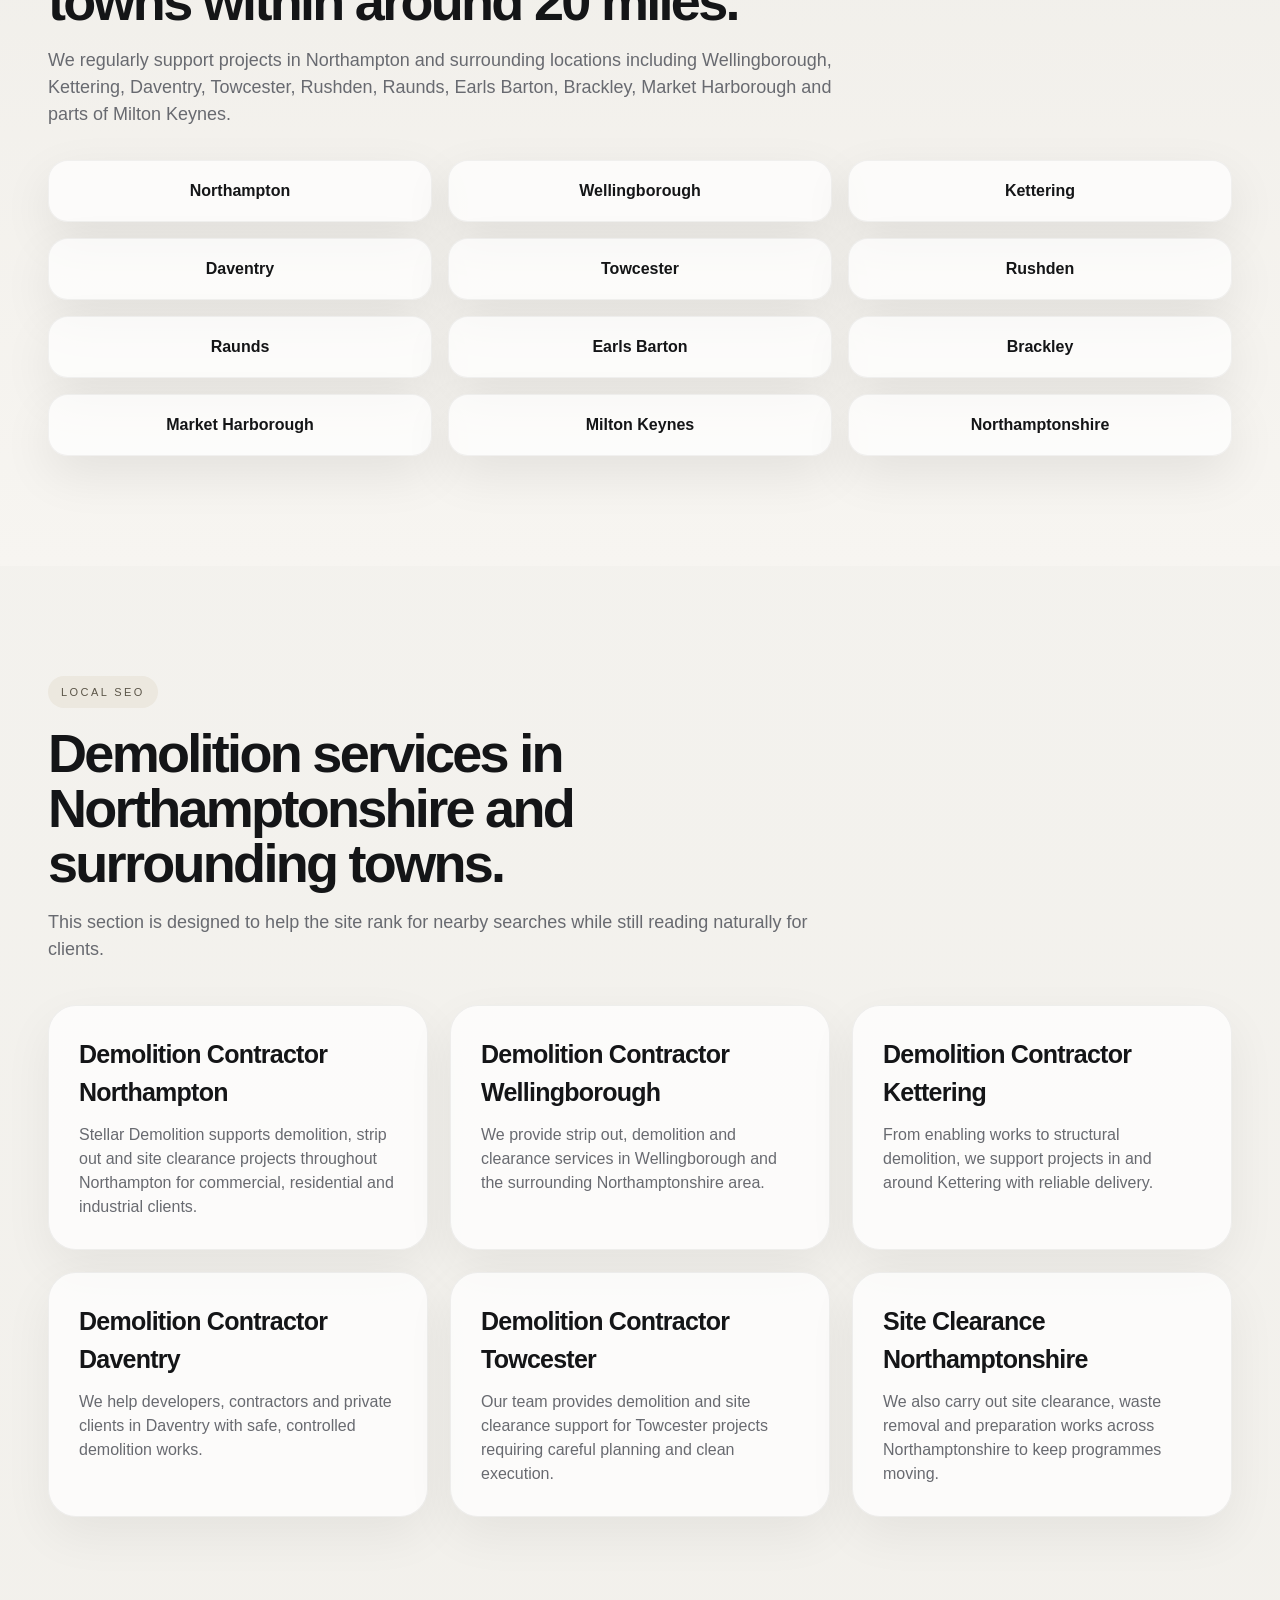
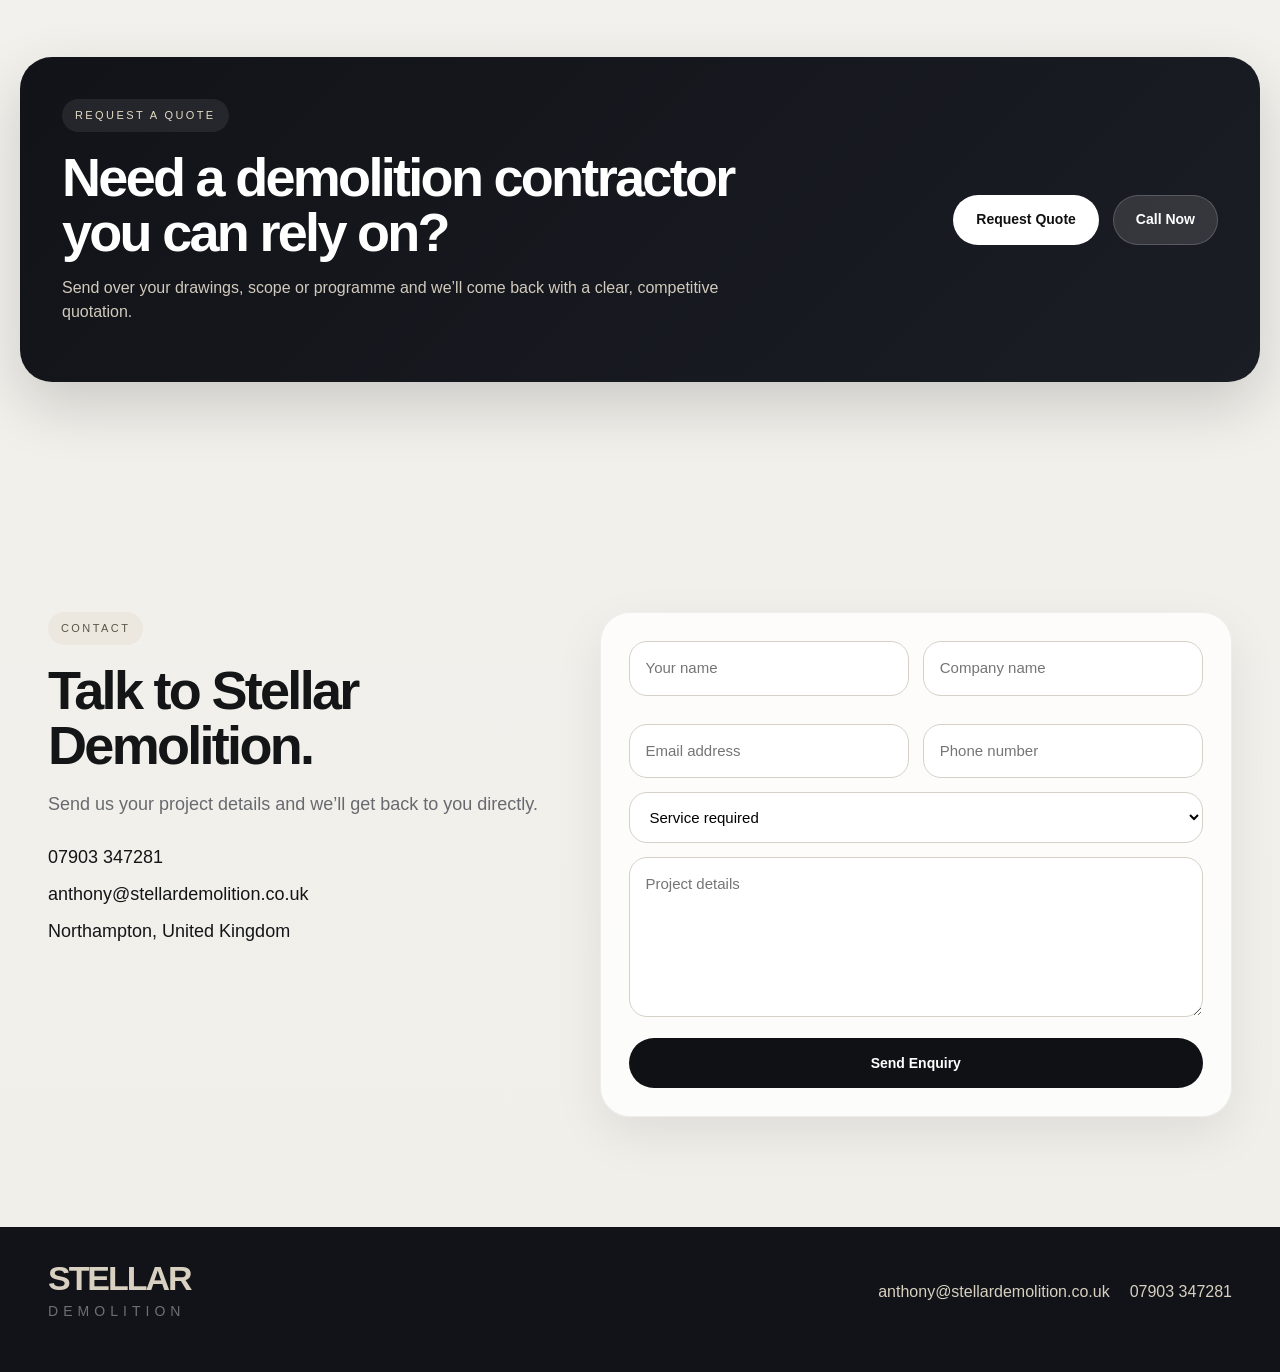
==== commit cd9422eb: "Add files via upload" ====
--- a/index.html
+++ b/index.html
@@ -25,22 +25,31 @@
     </div>
   </div>
 
+  
   <header class="header">
-    <div class="container header-inner">
+    <div class="container header-shell">
       <a href="/" class="brand">
         <div class="brand-title">STELLAR</div>
         <div class="brand-sub">DEMOLITION</div>
       </a>
-      <nav>
-        <a href="#services">Services</a>
-        <a href="#about">About</a>
-        <a href="#areas">Areas</a>
-        <a href="#seo-locations">Locations</a>
-        <a href="#contact">Contact</a>
-      </nav>
-      <a class="header-cta" href="#contact">Request Quote</a>
+
+      <div class="header-center">
+        <nav class="main-nav">
+          <a href="/">Home</a>
+          <a href="/#services">Services</a>
+          <a href="/#areas">Areas</a>
+          <a href="projects.html" class="nav-projects">Projects</a>
+          <a href="/#contact">Contact</a>
+        </nav>
+      </div>
+
+      <div class="header-right">
+        <a class="header-phone" href="tel:07903347281">07903 347281</a>
+        <a class="header-cta" href="/#contact">Request Quote</a>
+      </div>
     </div>
   </header>
+
 
   <section class="hero">
     <div class="hero-bg"></div>
--- a/styles.css
+++ b/styles.css
@@ -19,14 +19,14 @@
 .announcement{background:var(--dark);color:#d6d0c4;font-size:13px;border-bottom:1px solid rgba(255,255,255,.08)}
 .announcement-inner{min-height:40px;display:flex;align-items:center;justify-content:space-between;gap:16px}
 .announcement-links{display:flex;gap:20px}
-.header{position:sticky;top:0;z-index:1000;background:rgba(248,247,244,.92);backdrop-filter:blur(14px);border-bottom:1px solid rgba(20,21,23,.06)}
-.header-inner{min-height:92px;display:flex;align-items:center;justify-content:space-between;gap:24px}
+.header{position:sticky;top:0;z-index:1000;padding:14px 0;background:rgba(246,244,239,.82);backdrop-filter:blur(16px);border-bottom:1px solid rgba(20,21,23,.05)}
+.header-shell{min-height:84px;display:grid;grid-template-columns:auto 1fr auto;align-items:center;gap:28px;padding:0 6px}
 .brand-title{font-size:46px;line-height:1;font-weight:700;letter-spacing:-.06em}
 .brand-title.small{font-size:34px}
 .brand-sub{margin-top:6px;font-size:14px;letter-spacing:.36em;color:#6e6f73}
-nav{display:flex;gap:28px;font-size:14px;color:#5a5c61}
-nav a:hover{color:#101114}
-.header-cta{min-height:46px;padding:0 18px;border-radius:999px;display:inline-flex;align-items:center;justify-content:center;background:var(--dark);color:#fff;font-size:13px;font-weight:700}
+.main-nav{display:inline-flex;align-items:center;gap:10px;padding:10px;border-radius:999px;background:rgba(255,255,255,.68);border:1px solid rgba(20,21,23,.06);box-shadow:0 10px 30px rgba(0,0,0,.04);font-size:14px;color:#5a5c61}
+.main-nav a{padding:10px 16px;border-radius:999px;transition:all .2s ease}.main-nav a:hover{color:#101114;background:rgba(20,21,23,.05)}
+.header-right{display:flex;align-items:center;gap:12px}.header-center{display:flex;justify-content:center}.header-phone{padding:0 2px;font-size:14px;font-weight:700;color:#1a1d24}.header-cta{min-height:48px;padding:0 20px;border-radius:999px;display:inline-flex;align-items:center;justify-content:center;background:var(--dark);color:#fff;font-size:13px;font-weight:700;box-shadow:0 10px 24px rgba(0,0,0,.14)}
 .hero{position:relative;overflow:hidden;color:#fff;min-height:760px;background:#0d1016}
 .hero-bg{position:absolute;inset:-2%;background:url('hero.jpg') center 38%/cover no-repeat;filter:grayscale(100%) contrast(108%) brightness(90%);transform:scale(1.04)}
 .hero-overlay{position:absolute;inset:0;background:linear-gradient(90deg, rgba(8,10,14,.72) 0%, rgba(8,10,14,.40) 42%, rgba(8,10,14,.56) 100%),linear-gradient(180deg, rgba(0,0,0,.08) 0%, rgba(0,0,0,.22) 100%)}
@@ -336,3 +336,46 @@
     font-size:28px;
   }
 }
+
+
+.brand{
+  display:block;
+  text-decoration:none;
+}
+.nav-projects{
+  background:#111318;
+  color:#fff !important;
+  box-shadow:0 8px 20px rgba(0,0,0,.12);
+}
+.nav-projects:hover{
+  background:#1b1f27 !important;
+  color:#fff !important;
+}
+.header-phone:hover{
+  text-decoration:underline;
+}
+@media (max-width: 1100px){
+  .header-shell{
+    grid-template-columns:1fr;
+    justify-items:start;
+    gap:16px;
+    padding:8px 0;
+  }
+  .header-center{
+    justify-content:flex-start;
+  }
+}
+@media (max-width:760px){
+  .header-shell{
+    grid-template-columns:1fr;
+  }
+  .main-nav{
+    display:flex;
+    flex-wrap:wrap;
+    gap:8px;
+    padding:8px;
+  }
+  .header-right{
+    flex-wrap:wrap;
+  }
+}
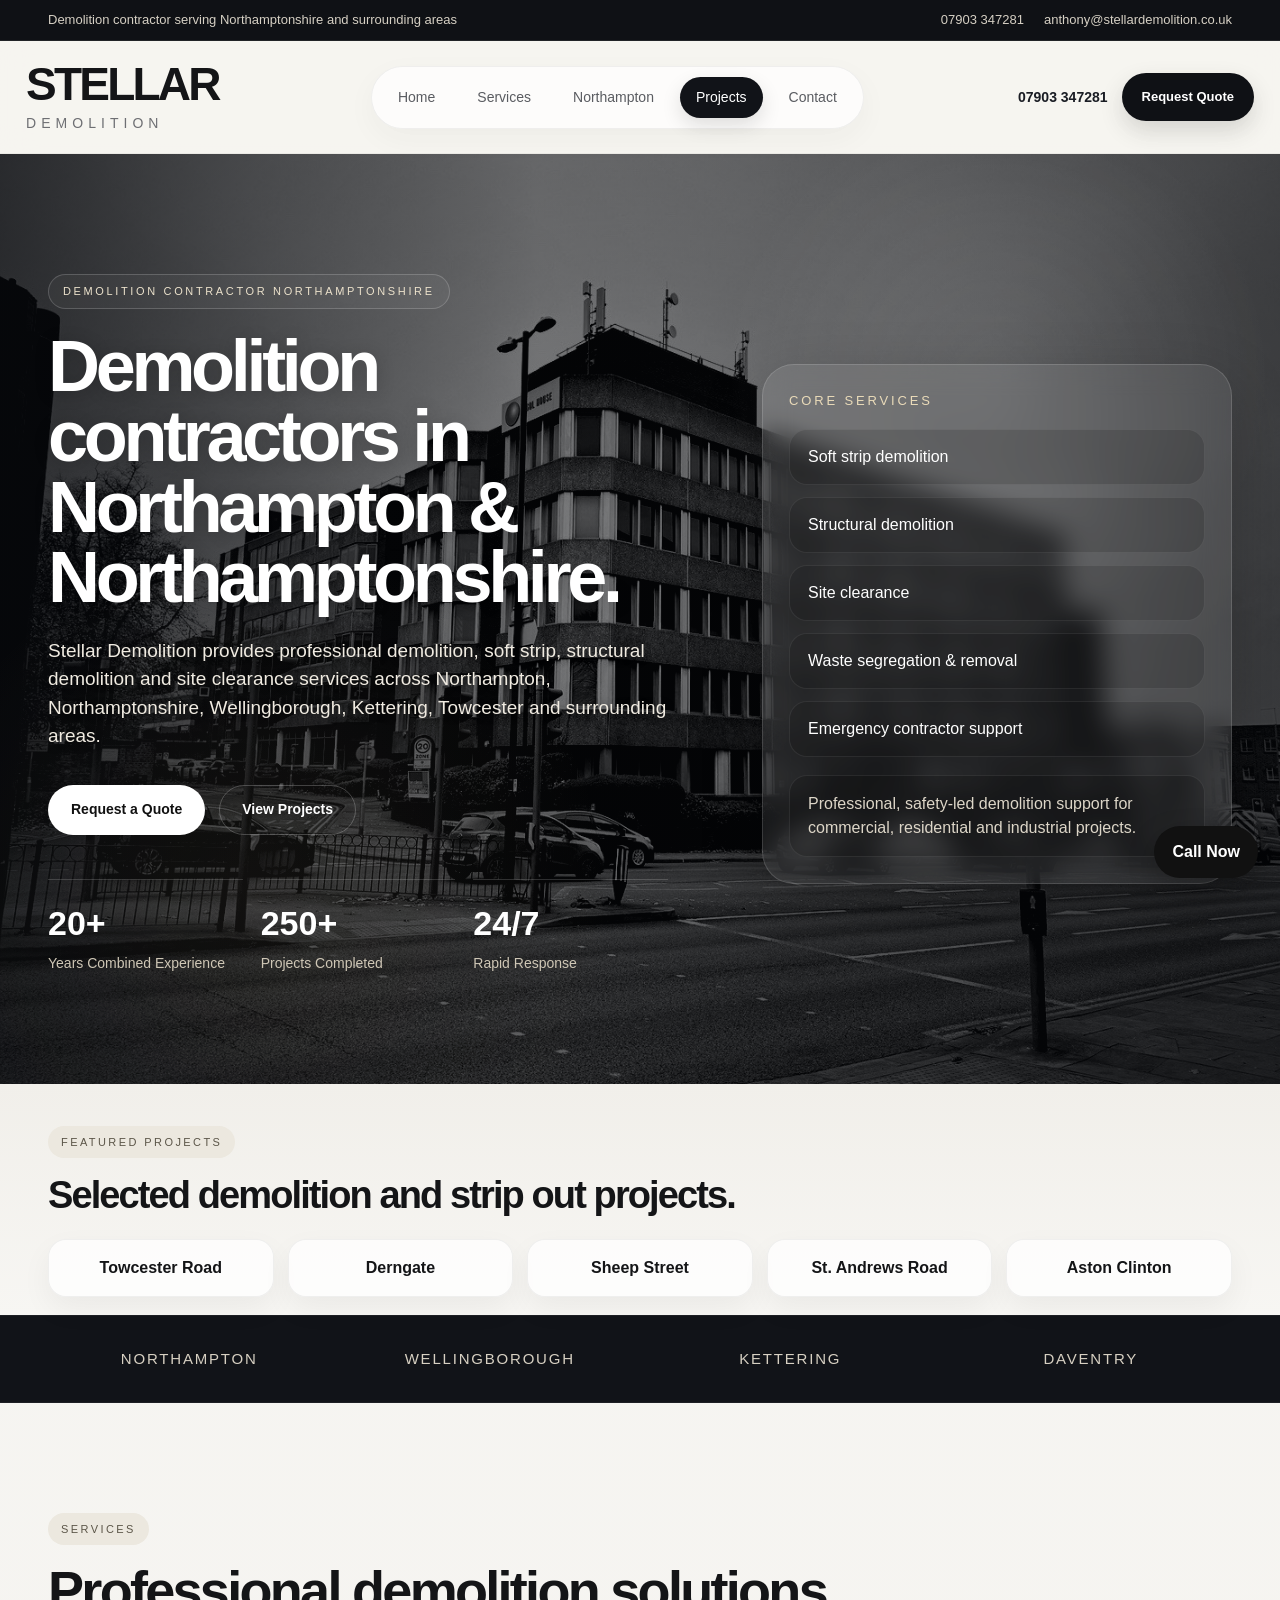
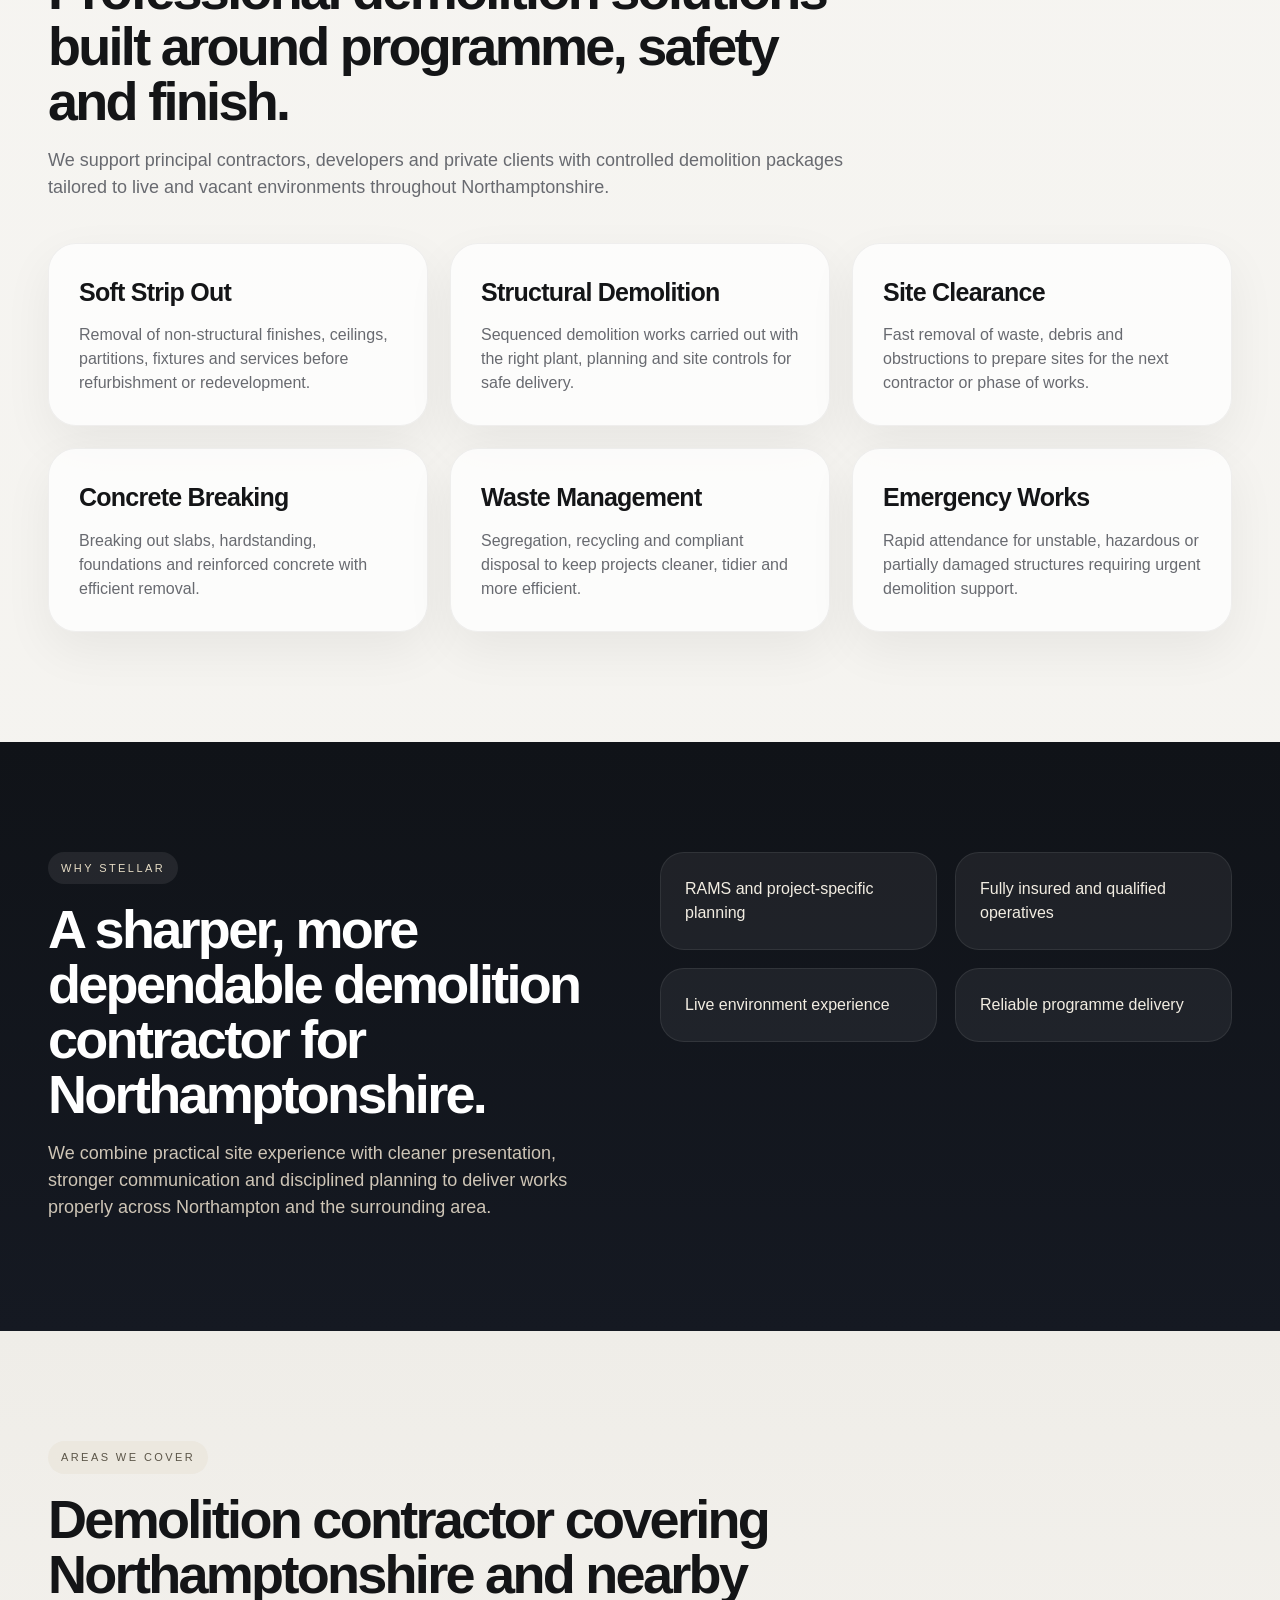
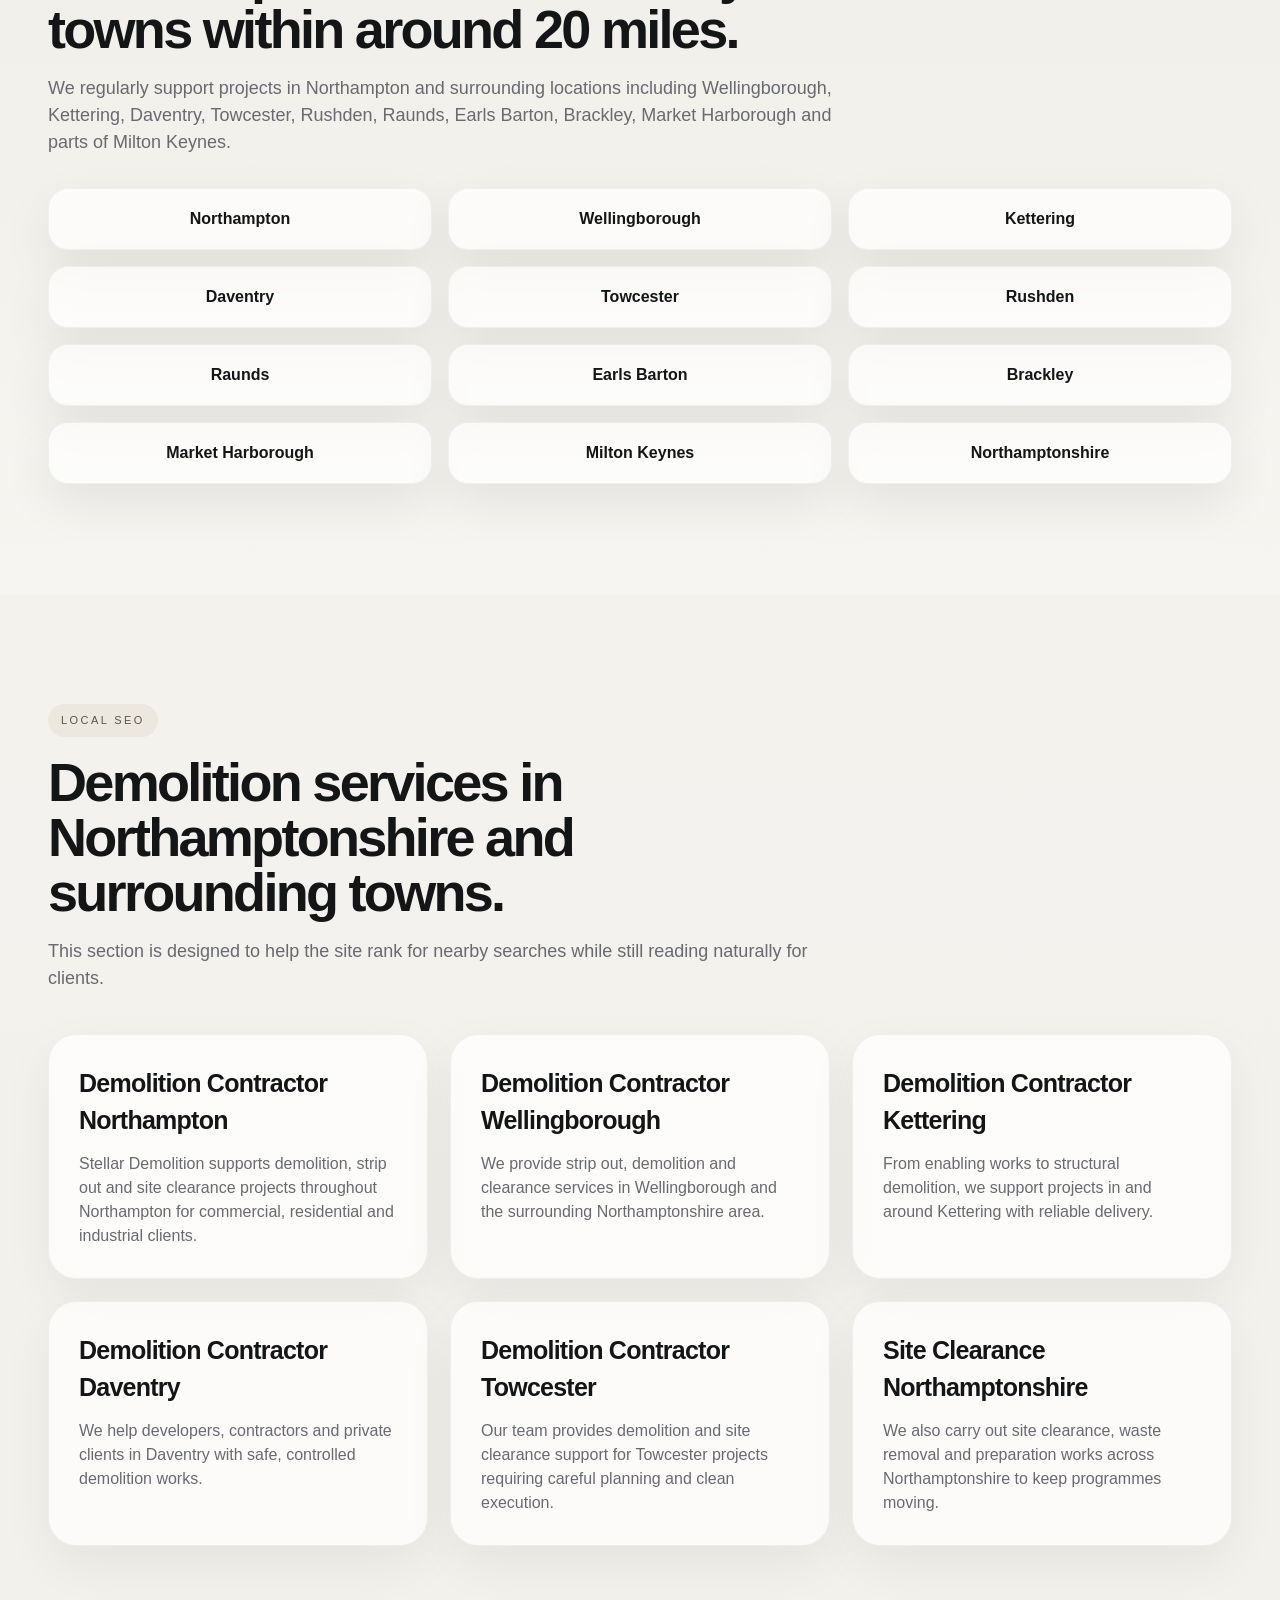
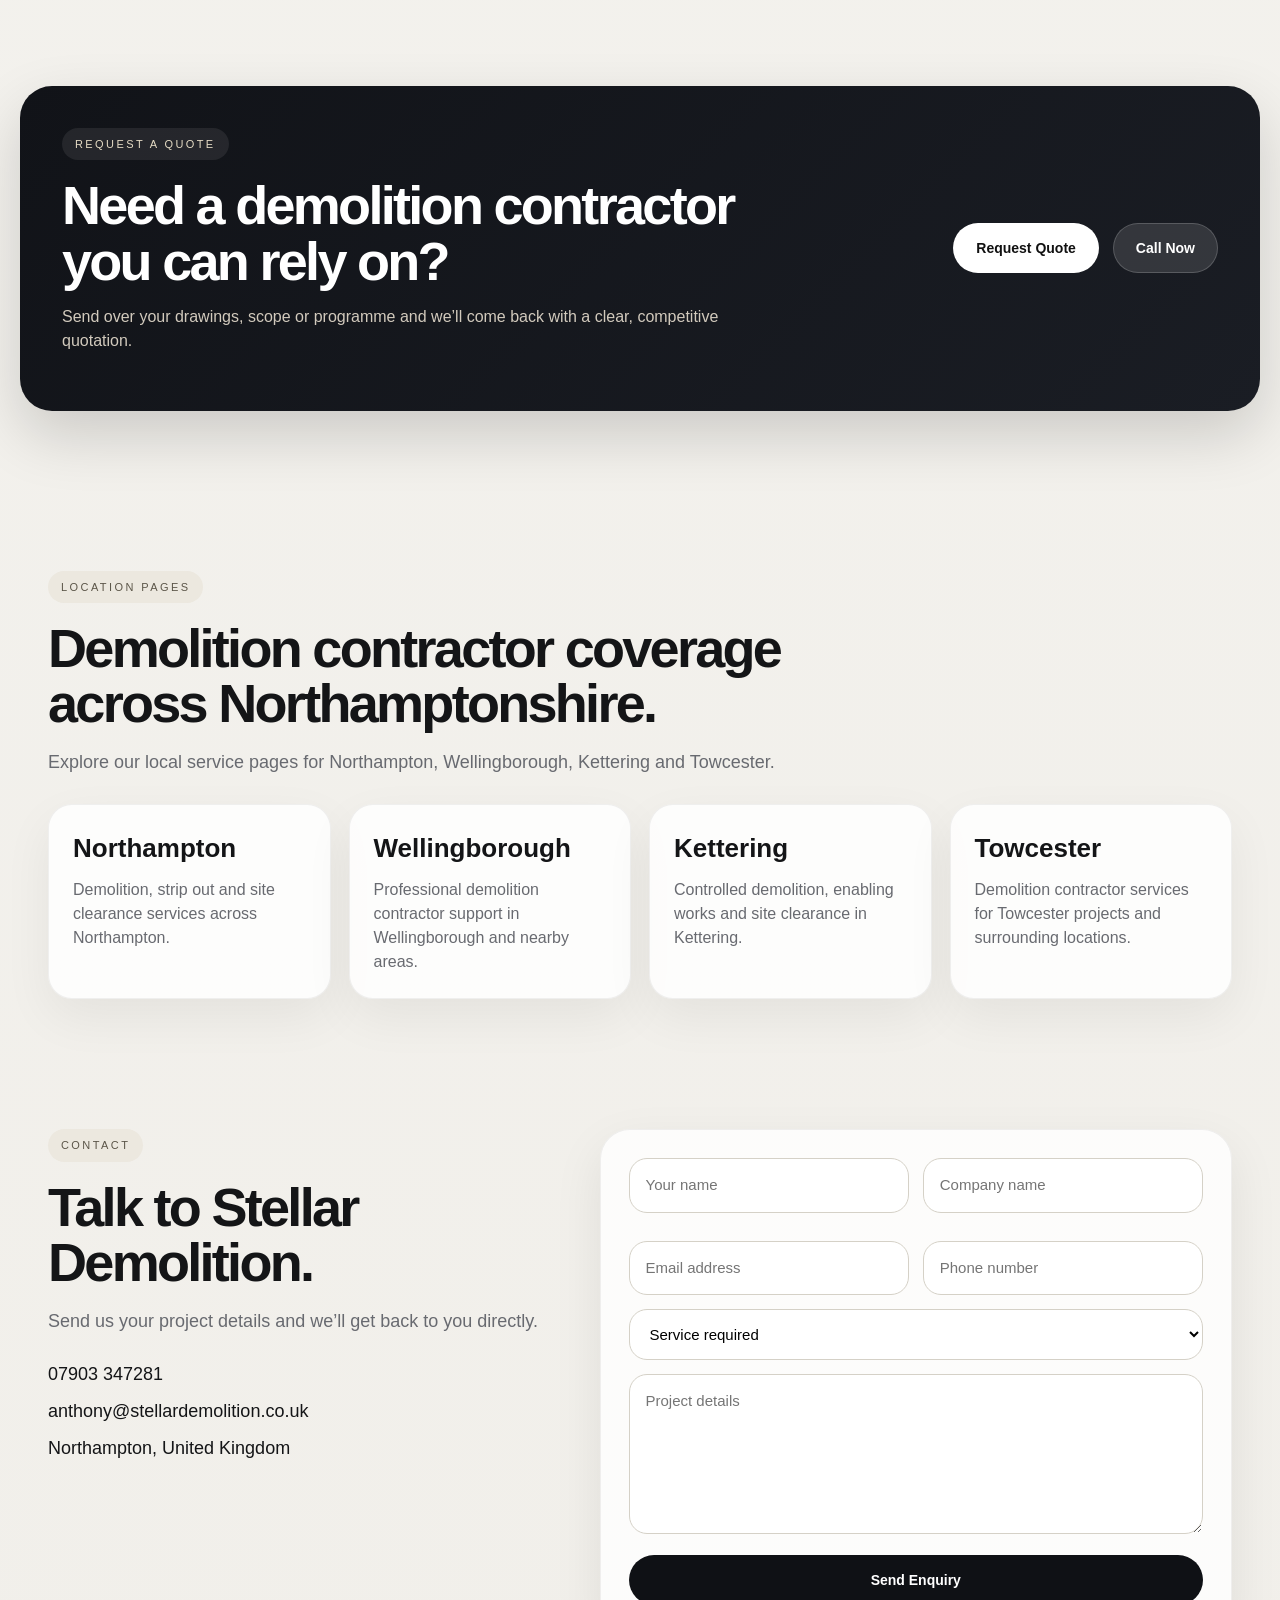
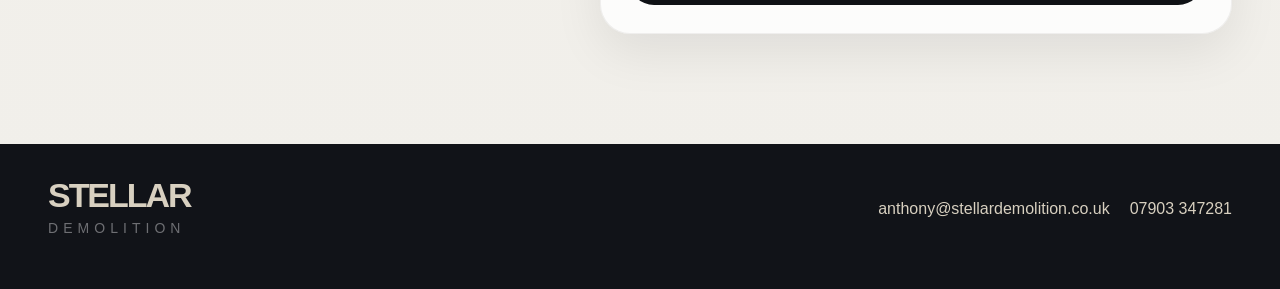
==== commit f5bfdd05: "Add files via upload" ====
--- a/index.html
+++ b/index.html
@@ -3,8 +3,8 @@
 <head>
   <meta charset="UTF-8" />
   <meta name="viewport" content="width=device-width, initial-scale=1.0" />
-  <title>Demolition Contractor Northamptonshire | Stellar Demolition</title>
-  <meta name="description" content="Stellar Demolition is a demolition contractor serving Northamptonshire and locations within around 20 miles of Northampton, including Wellingborough, Kettering, Daventry, Towcester, Rushden and Milton Keynes." />
+  <title>Demolition Contractors Northampton | Northamptonshire | Stellar Demolition</title>
+  <meta name="description" content="Professional demolition contractors in Northampton and Northamptonshire. Stellar Demolition provides soft strip, structural demolition, site clearance and waste removal across Northampton, Wellingborough, Kettering, Towcester and surrounding areas." />
   <meta name="robots" content="index, follow" />
   <meta property="og:title" content="Demolition Contractor Northamptonshire | Stellar Demolition" />
   <meta property="og:description" content="Soft strip, structural demolition, site clearance and waste removal across Northamptonshire and the surrounding 20 mile radius." />
@@ -37,7 +37,7 @@
         <nav class="main-nav">
           <a href="/">Home</a>
           <a href="/#services">Services</a>
-          <a href="/#areas">Areas</a>
+          <a href="northampton.html">Northampton</a>
           <a href="projects.html" class="nav-projects">Projects</a>
           <a href="/#contact">Contact</a>
         </nav>
@@ -58,8 +58,8 @@
     <div class="container hero-grid">
       <div class="hero-copy">
         <div class="eyebrow">Demolition Contractor Northamptonshire</div>
-        <h1>Demolition across Northamptonshire with a sharper, more premium edge.</h1>
-        <p>Stellar Demolition provides soft strip, structural demolition, site clearance and waste removal across Northampton, Wellingborough, Kettering, Daventry, Towcester, Rushden and nearby areas.</p>
+        <h1>Demolition contractors in Northampton & Northamptonshire.</h1>
+        <p>Stellar Demolition provides professional demolition, soft strip, structural demolition and site clearance services across Northampton, Northamptonshire, Wellingborough, Kettering, Towcester and surrounding areas.</p>
         <div class="actions">
           <a class="btn btn-primary" href="#contact">Request a Quote</a>
           <a class="btn btn-secondary" href="projects.html">View Projects</a>
@@ -240,7 +240,36 @@
     </div>
   </section>
 
-  <section class="content" id="contact">
+  
+  <section class="content seo-locations-hub">
+    <div class="container">
+      <div class="section-intro">
+        <div class="section-tag">Location Pages</div>
+        <h2>Demolition contractor coverage across Northamptonshire.</h2>
+        <p>Explore our local service pages for Northampton, Wellingborough, Kettering and Towcester.</p>
+      </div>
+      <div class="location-page-grid">
+        <a class="location-page-card" href="northampton.html">
+          <h3>Northampton</h3>
+          <p>Demolition, strip out and site clearance services across Northampton.</p>
+        </a>
+        <a class="location-page-card" href="wellingborough.html">
+          <h3>Wellingborough</h3>
+          <p>Professional demolition contractor support in Wellingborough and nearby areas.</p>
+        </a>
+        <a class="location-page-card" href="kettering.html">
+          <h3>Kettering</h3>
+          <p>Controlled demolition, enabling works and site clearance in Kettering.</p>
+        </a>
+        <a class="location-page-card" href="towcester.html">
+          <h3>Towcester</h3>
+          <p>Demolition contractor services for Towcester projects and surrounding locations.</p>
+        </a>
+      </div>
+    </div>
+  </section>
+
+<section class="content" id="contact">
     <div class="container contact-layout">
       <div class="contact-copy">
         <div class="section-tag">Contact</div>
--- a/styles.css
+++ b/styles.css
@@ -379,3 +379,42 @@
     flex-wrap:wrap;
   }
 }
+
+
+.seo-locations-hub{
+  padding-top:40px;
+  padding-bottom:20px;
+}
+.location-page-grid{
+  margin-top:28px;
+  display:grid;
+  grid-template-columns:repeat(4,1fr);
+  gap:18px;
+}
+.location-page-card{
+  display:block;
+  padding:24px;
+  border-radius:24px;
+  background:rgba(255,255,255,.82);
+  border:1px solid rgba(20,21,23,.06);
+  box-shadow:0 18px 50px rgba(0,0,0,.06);
+}
+.location-page-card h3{
+  margin:0;
+  font-size:26px;
+}
+.location-page-card p{
+  margin:10px 0 0;
+  color:var(--muted);
+  font-size:16px;
+}
+@media (max-width:1100px){
+  .location-page-grid{
+    grid-template-columns:repeat(2,1fr);
+  }
+}
+@media (max-width:760px){
+  .location-page-grid{
+    grid-template-columns:1fr;
+  }
+}
